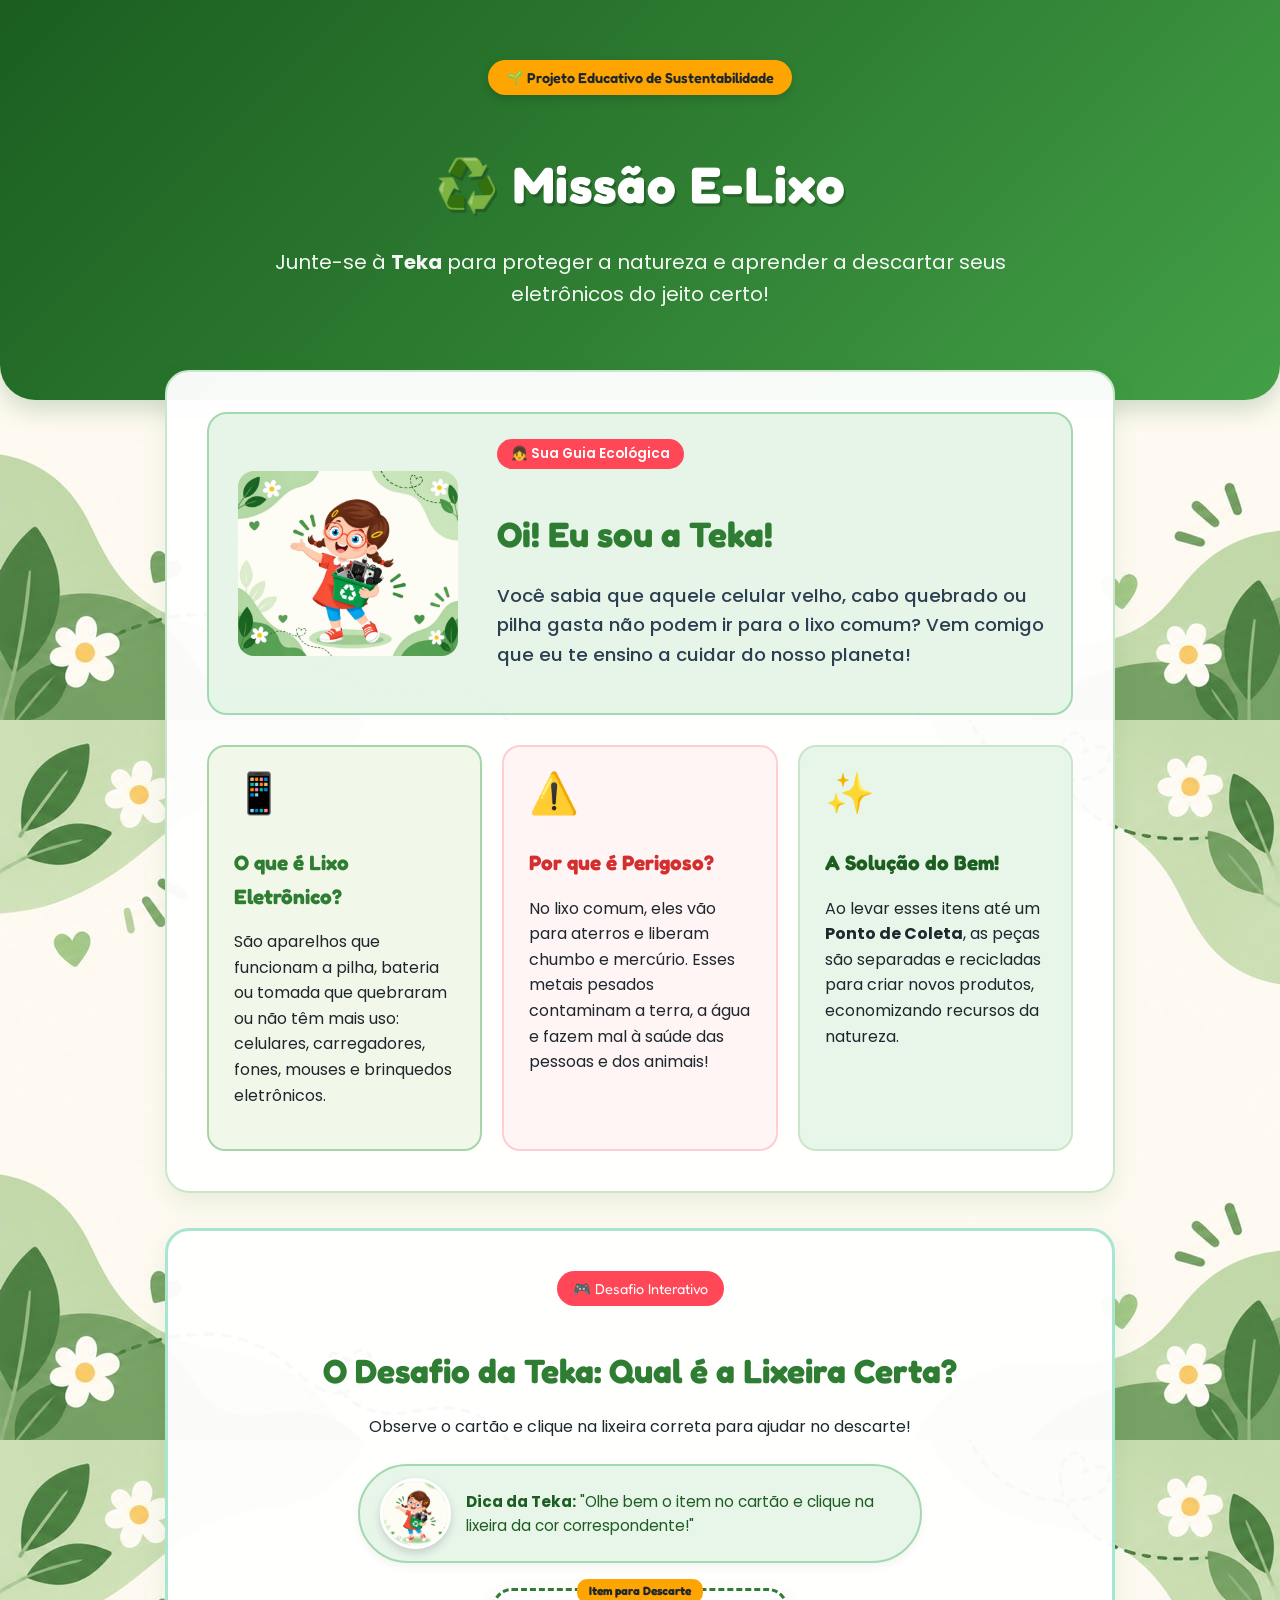
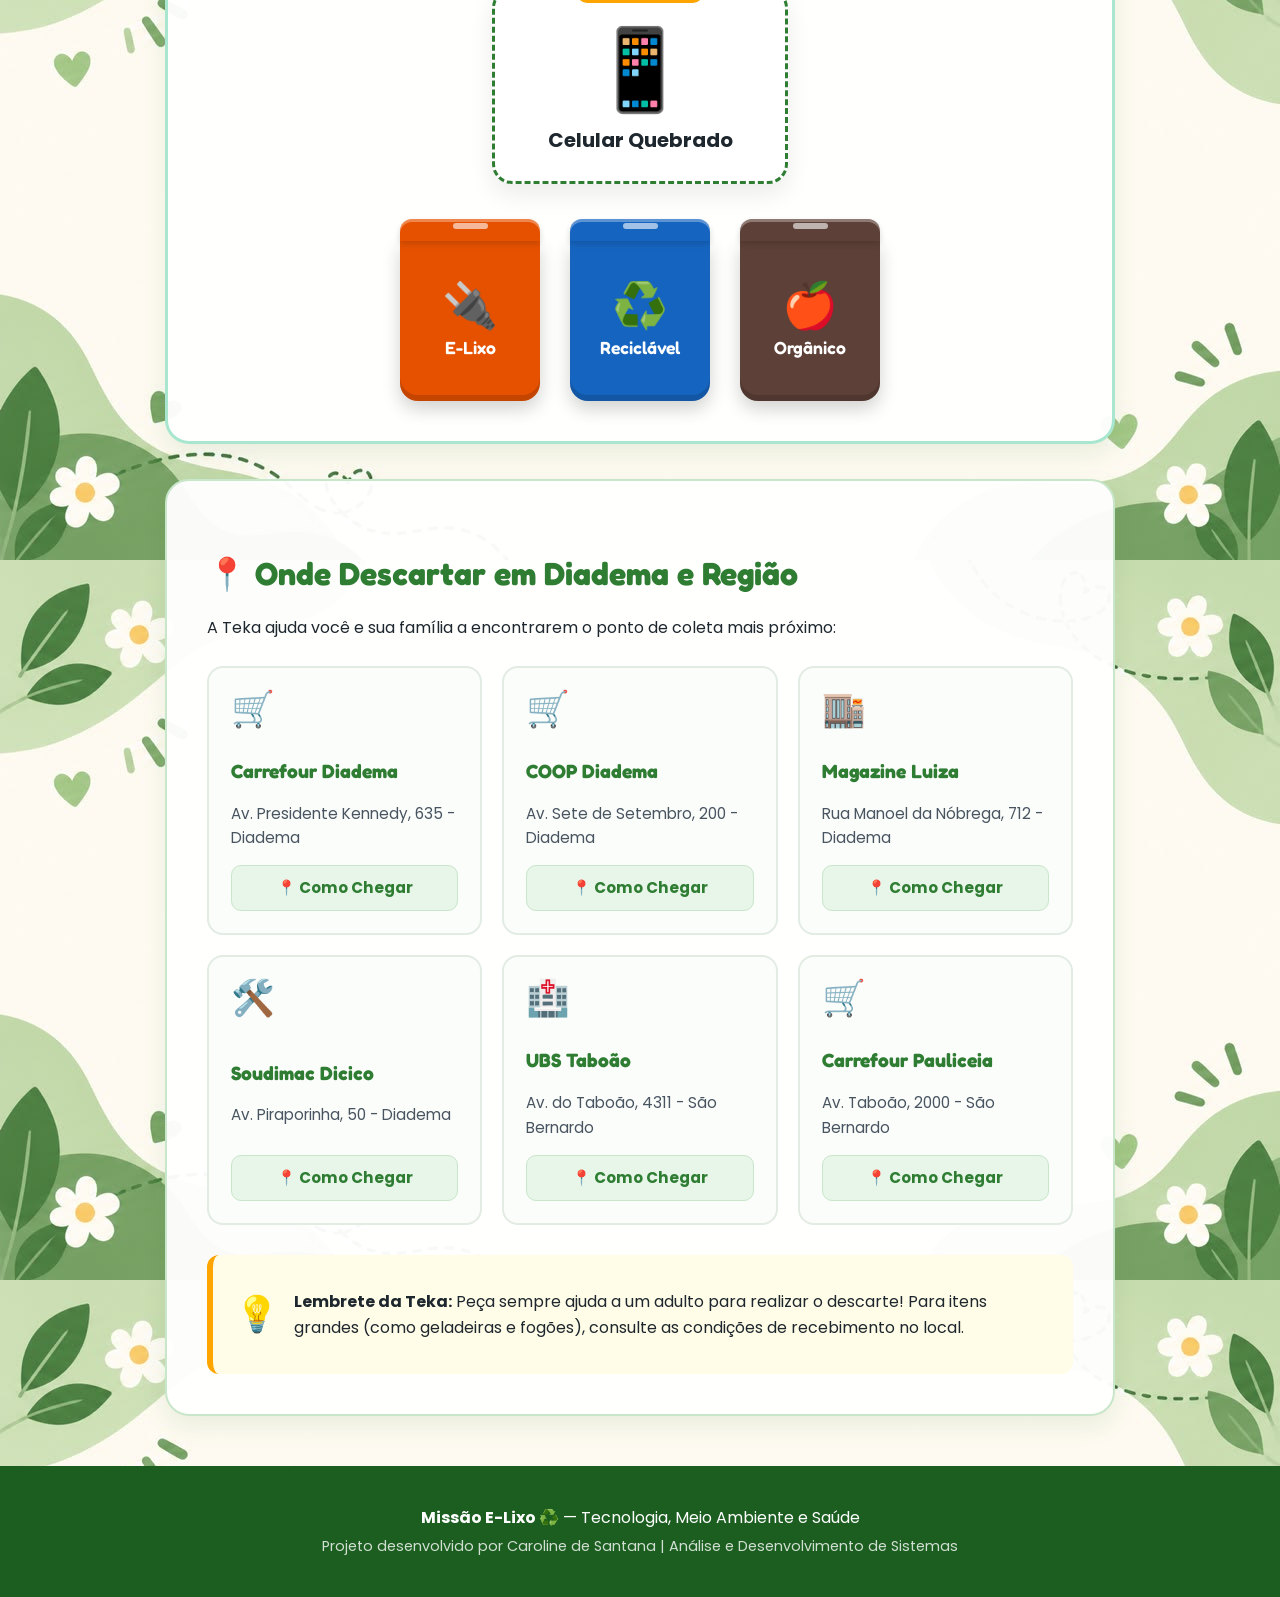
==== index.html @ 9abe5758 "adiciona arquivo via uploud" ====
<!DOCTYPE html>
<html lang="pt-BR">
<head>
    <meta charset="UTF-8">
    <meta name="viewport" content="width=device-width, initial-scale=1.0">
    <title>Missão E-Lixo - Guia de Descarte Consciente com a Teka</title>
    <!-- Fontes do Google Fonts -->
    <link rel="preconnect" href="https://fonts.googleapis.com">
    <link rel="preconnect" href="https://fonts.gstatic.com" crossorigin>
    <link href="https://fonts.googleapis.com/css2?family=Fredoka:wght@500;600;700&family=Poppins:wght@400;500;600;700&display=swap" rel="stylesheet">
    <link rel="stylesheet" href="style.css">
</head>
<body>

    <!-- HERO HEADER -->
    <header class="hero">
        <div class="hero-content">
            <span class="badge-topo">🌱 Projeto Educativo de Sustentabilidade</span>
            <h1>♻️ Missão E-Lixo</h1>
            <p>Junte-se à <strong>Teka</strong> para proteger a natureza e aprender a descartar seus eletrônicos do jeito certo!</p>
        </div>
    </header>

    <main class="container">

        <!-- DESTAQUE DA TEKA -->
        <section class="card-section teka-hero-card">
            <div class="teka-apresentacao">
                <div class="teka-img-frame">
                    <img src="teka.jpeg" alt="Teka com lixeira de reciclagem cheia de eletrônicos">
                </div>
                <div class="teka-balao">
                    <span class="tag-personagem">👧 Sua Guia Ecológica</span>
                    <h2>Oi! Eu sou a Teka!</h2>
                    <p>Você sabia que aquele celular velho, cabo quebrado ou pilha gasta não podem ir para o lixo comum? Vem comigo que eu te ensino a cuidar do nosso planeta!</p>
                </div>
            </div>

            <!-- CARDS EXPLICATIVOS -->
            <div class="explicacao-grid">
                <div class="explicacao-box box-o-que-e">
                    <div class="icon-header emoji-render">📱</div>
                    <h3>O que é Lixo Eletrônico?</h3>
                    <p>São aparelhos que funcionam a pilha, bateria ou tomada que quebraram ou não têm mais uso: celulares, carregadores, fones, mouses e brinquedos eletrônicos.</p>
                </div>

                <div class="explicacao-box box-perigo">
                    <div class="icon-header emoji-render">⚠️</div>
                    <h3>Por que é Perigoso?</h3>
                    <p>No lixo comum, eles vão para aterros e liberam chumbo e mercúrio. Esses metais pesados contaminam a terra, a água e fazem mal à saúde das pessoas e dos animais!</p>
                </div>

                <div class="explicacao-box box-solucao">
                    <div class="icon-header emoji-render">✨</div>
                    <h3>A Solução do Bem!</h3>
                    <p>Ao levar esses itens até um <strong>Ponto de Coleta</strong>, as peças são separadas e recicladas para criar novos produtos, economizando recursos da natureza.</p>
                </div>
            </div>
        </section>

        <!-- MINI-JOGO INTERATIVO DA TEKA -->
        <section class="card-section jogo-section">
            <div class="jogo-header">
                <span class="badge-game">🎮 Desafio Interativo</span>
                <h2>O Desafio da Teka: Qual é a Lixeira Certa?</h2>
                <p>Observe o cartão e clique na lixeira correta para ajudar no descarte!</p>
            </div>

            <div class="area-jogo">
                
                <!-- GUIA TEKA NO JOGO -->
                <div class="teka-guia-jogo">
                    <img src="teka.jpeg" alt="Teka ajudando no jogo" class="teka-avatar-jogo">
                    <div class="balao-jogo">
                        <p><strong>Dica da Teka:</strong> "Olhe bem o item no cartão e clique na lixeira da cor correspondente!"</p>
                    </div>
                </div>

                <!-- CARTÃO ILUSTRADO DO DESAFIO -->
                <div class="cartao-desafio" id="cartao-anima">
                    <div class="cartao-tag">Item para Descarte</div>
                    <div id="icone-item" class="icone-gigante emoji-render">📱</div>
                    <div id="nome-item" class="nome-desafio">Carregando...</div>
                </div>

                <!-- LIXEIRAS VISUAIS 3D -->
                <div class="opcoes-lixeiras">
                    <div class="lixeira-container l-eletronico" onclick="verificarResposta('eletronico')">
                        <div class="tampa-3d">
                            <div class="puxador"></div>
                        </div>
                        <div class="corpo-3d">
                            <span class="emoji-lixeira emoji-render">🔌</span>
                            <span class="label-lixeira">E-Lixo</span>
                        </div>
                    </div>

                    <div class="lixeira-container l-reciclavel" onclick="verificarResposta('reciclavel')">
                        <div class="tampa-3d">
                            <div class="puxador"></div>
                        </div>
                        <div class="corpo-3d">
                            <span class="emoji-lixeira emoji-render">♻️</span>
                            <span class="label-lixeira">Reciclável</span>
                        </div>
                    </div>

                    <div class="lixeira-container l-organico" onclick="verificarResposta('organico')">
                        <div class="tampa-3d">
                            <div class="puxador"></div>
                        </div>
                        <div class="corpo-3d">
                            <span class="emoji-lixeira emoji-render">🍎</span>
                            <span class="label-lixeira">Orgânico</span>
                        </div>
                    </div>
                </div>

                <div id="feedback-jogo" class="escondido"></div>
            </div>
        </section>

        <!-- MAPA E PONTOS DE COLETA -->
        <section class="card-section pontos-section">
            <div class="pontos-header">
                <h2>📍 Onde Descartar em Diadema e Região</h2>
                <p>A Teka ajuda você e sua família a encontrarem o ponto de coleta mais próximo:</p>
            </div>

            <div class="pontos-grid">
                <div class="ponto-card">
                    <div class="ponto-icon emoji-render">🛒</div>
                    <div class="ponto-info">
                        <h3>Carrefour Diadema</h3>
                        <p>Av. Presidente Kennedy, 635 - Diadema</p>
                    </div>
                    <a href="https://www.google.com/maps/search/?api=1&query=Av+Presidente+Kennedy,+635+-+Diadema+-+SP" target="_blank" class="btn-maps">📍 Como Chegar</a>
                </div>

                <div class="ponto-card">
                    <div class="ponto-icon emoji-render">🛒</div>
                    <div class="ponto-info">
                        <h3>COOP Diadema</h3>
                        <p>Av. Sete de Setembro, 200 - Diadema</p>
                    </div>
                    <a href="https://www.google.com/maps/search/?api=1&query=Av.+Sete+de+Setembro,+200+-+Diadema+-+SP" target="_blank" class="btn-maps">📍 Como Chegar</a>
                </div>

                <div class="ponto-card">
                    <div class="ponto-icon emoji-render">🏬</div>
                    <div class="ponto-info">
                        <h3>Magazine Luiza</h3>
                        <p>Rua Manoel da Nóbrega, 712 - Diadema</p>
                    </div>
                    <a href="https://www.google.com/maps/search/?api=1&query=Rua+Manoel+da+Nobrega,+712+-+Diadema+-+SP" target="_blank" class="btn-maps">📍 Como Chegar</a>
                </div>

                <div class="ponto-card">
                    <div class="ponto-icon emoji-render">🛠️</div>
                    <div class="ponto-info">
                        <h3>Soudimac Dicico</h3>
                        <p>Av. Piraporinha, 50 - Diadema</p>
                    </div>
                    <a href="https://www.google.com/maps/search/?api=1&query=Av.+Piraporinha,+50+-+Diadema+-+SP" target="_blank" class="btn-maps">📍 Como Chegar</a>
                </div>

                <div class="ponto-card">
                    <div class="ponto-icon emoji-render">🏥</div>
                    <div class="ponto-info">
                        <h3>UBS Taboão</h3>
                        <p>Av. do Taboão, 4311 - São Bernardo</p>
                    </div>
                    <a href="https://www.google.com/maps/search/?api=1&query=Av.+do+Tabo%C3%A3o,+4311+-+S%C3%A3o+Bernardo+do+Campo+-+SP" target="_blank" class="btn-maps">📍 Como Chegar</a>
                </div>

                <div class="ponto-card">
                    <div class="ponto-icon emoji-render">🛒</div>
                    <div class="ponto-info">
                        <h3>Carrefour Pauliceia</h3>
                        <p>Av. Taboão, 2000 - São Bernardo</p>
                    </div>
                    <a href="https://www.google.com/maps/search/?api=1&query=Av+Tabo%C3%A3o,+2000+-+S%C3%A3o+Bernardo+do+Campo+-+SP" target="_blank" class="btn-maps">📍 Como Chegar</a>
                </div>
            </div>

            <div class="dica-importante">
                <span class="dica-icon emoji-render">💡</span>
                <p><strong>Lembrete da Teka:</strong> Peça sempre ajuda a um adulto para realizar o descarte! Para itens grandes (como geladeiras e fogões), consulte as condições de recebimento no local.</p>
            </div>
        </section>

    </main>

    <footer>
        <p><strong>Missão E-Lixo ♻️</strong> — Tecnologia, Meio Ambiente e Saúde</p>
        <p class="credito-autor">Projeto desenvolvido por Caroline de Santana | Análise e Desenvolvimento de Sistemas</p>
    </footer>

    <script src="script.js"></script>
</body>
</html>
---- style.css ----
/* FUNDO UTILIZANDO A IMAGEM TECA2.JPEG */
body {
    font-family: 'Poppins', sans-serif;
    line-height: 1.6;
    color: #1e272e;
    background-image: url('teca2.jpeg');
    background-repeat: repeat;
    background-position: center top;
    background-color: #e4f4e6;
    margin: 0;
    padding: 0;
}

/* RENDERIZAÇÃO COMPATÍVEL DE EMOJIS */
.emoji-render, .icone-gigante, .emoji-lixeira, .icon-header, .ponto-icon, .dica-icon {
    font-family: 'Apple Color Emoji', 'Segoe UI Emoji', 'Segoe UI Symbol', 'Noto Color Emoji', sans-serif !important;
    display: inline-block;
    line-height: 1.1;
}

h1, h2, h3, .badge-topo, .badge-game, .label-lixeira, .cartao-tag {
    font-family: 'Fredoka', cursive, sans-serif;
}

/* HERO HEADER */
.hero {
    position: relative;
    background: linear-gradient(135deg, #1b5e20 0%, #2e7d32 50%, #43a047 100%);
    color: #ffffff;
    text-align: center;
    padding: 60px 20px 70px 20px;
    border-radius: 0 0 35px 35px;
    box-shadow: 0 10px 25px rgba(27, 94, 32, 0.2);
}

.hero-content {
    position: relative;
    z-index: 2;
    max-width: 800px;
    margin: 0 auto;
}

.badge-topo {
    background-color: #ffa502;
    color: #1e272e;
    padding: 6px 18px;
    border-radius: 30px;
    font-size: 0.9em;
    font-weight: 600;
    display: inline-block;
    margin-bottom: 15px;
    box-shadow: 0 4px 10px rgba(0,0,0,0.15);
}

.hero h1 {
    font-size: 3.2em;
    margin-bottom: 10px;
    text-shadow: 2px 3px 0px rgba(0, 0, 0, 0.2);
    letter-spacing: 1px;
}

.hero p {
    font-size: 1.25em;
    font-weight: 400;
    opacity: 0.95;
}

.container {
    max-width: 950px;
    margin: -30px auto 40px auto;
    padding: 0 20px;
    position: relative;
    z-index: 3;
}

.card-section {
    background: rgba(255, 255, 255, 0.96);
    border-radius: 24px;
    padding: 40px;
    margin-bottom: 35px;
    box-shadow: 0 10px 25px rgba(46, 125, 50, 0.1);
    border: 2px solid #c8e6c9;
}

/* APRESENTAÇÃO DA TEKA */
.teka-apresentacao {
    display: flex;
    align-items: center;
    gap: 35px;
    background: rgba(228, 244, 230, 0.9);
    padding: 25px;
    border-radius: 20px;
    border: 2px solid #a3d9b1;
    margin-bottom: 30px;
}

.teka-img-frame {
    flex-shrink: 0;
    background-color: transparent;
    padding: 4px;
    border-radius: 22px;
}

.teka-img-frame img {
    width: 220px;
    height: auto;
    display: block;
    border-radius: 16px;
}

.teka-balao {
    flex-grow: 1;
}

.tag-personagem {
    background-color: #ff4757;
    color: #ffffff;
    font-size: 0.85em;
    font-weight: 600;
    padding: 4px 14px;
    border-radius: 20px;
    display: inline-block;
    margin-bottom: 8px;
}

.teka-balao h2 {
    color: #2e7d32;
    font-size: 2.2em;
    margin-bottom: 10px;
}

.teka-balao p {
    font-size: 1.15em;
    color: #2c3e50;
    font-weight: 500;
}

/* CARDS EXPLICATIVOS */
.explicacao-grid {
    display: grid;
    grid-template-columns: repeat(auto-fit, minmax(250px, 1fr));
    gap: 20px;
}

.explicacao-box {
    padding: 25px;
    border-radius: 18px;
    transition: transform 0.2s ease, box-shadow 0.2s ease;
}

.explicacao-box:hover {
    transform: translateY(-5px);
    box-shadow: 0 8px 20px rgba(0,0,0,0.06);
}

.icon-header {
    font-size: 2.5em;
    margin-bottom: 10px;
}

.explicacao-box h3 {
    font-size: 1.3em;
    margin-bottom: 8px;
}

.box-o-que-e { 
    border: 2px solid #a5d6a7; 
    background-color: #f1f8e9; 
}
.box-o-que-e h3 { color: #2e7d32; }

.box-perigo { 
    border: 2px solid #ffcdd2; 
    background-color: #fff5f5; 
}
.box-perigo h3 { color: #d32f2f; }

.box-solucao { 
    border: 2px solid #c8e6c9; 
    background-color: #e8f5e9; 
}
.box-solucao h3 { color: #1b5e20; }

/* JOGO INTERATIVO DA TEKA */
.jogo-section {
    background-color: rgba(255, 255, 255, 0.96);
    border: 3px solid #a8e6cf;
    text-align: center;
}

.badge-game {
    background-color: #ff4757;
    color: #ffffff;
    padding: 6px 16px;
    border-radius: 20px;
    font-size: 0.9em;
    display: inline-block;
    margin-bottom: 10px;
}

.jogo-header h2 {
    color: #2e7d32;
    font-size: 2.1em;
    margin-bottom: 6px;
}

.area-jogo {
    margin-top: 25px;
}

/* AVATAR GUIA DA TEKA NO JOGO */
.teka-guia-jogo {
    display: flex;
    align-items: center;
    justify-content: center;
    gap: 15px;
    margin-bottom: 25px;
    background-color: #e8f5e9;
    padding: 12px 20px;
    border-radius: 50px;
    border: 2px solid #a3d9b1;
    max-width: 520px;
    margin-left: auto;
    margin-right: auto;
    box-shadow: 0 4px 10px rgba(0,0,0,0.05);
}

.teka-avatar-jogo {
    width: 65px;
    height: 65px;
    border-radius: 50%;
    object-fit: cover;
    border: 3px solid #ffffff;
    box-shadow: 0 4px 8px rgba(0,0,0,0.15);
    flex-shrink: 0;
}

.balao-jogo p {
    margin: 0;
    font-size: 0.95em;
    color: #1b5e20;
    text-align: left;
}

/* CARTÃO DE DESAFIO */
.cartao-desafio {
    background: #ffffff;
    border: 3px dashed #2e7d32;
    border-radius: 20px;
    padding: 25px;
    width: 240px;
    margin: 0 auto 35px auto;
    box-shadow: 0 10px 25px rgba(0,0,0,0.08);
    position: relative;
    transition: transform 0.25s cubic-bezier(0.175, 0.885, 0.32, 1.275);
}

.cartao-tag {
    position: absolute;
    top: -12px;
    left: 50%;
    transform: translateX(-50%);
    background-color: #ffa502;
    color: #1e272e;
    font-size: 0.75em;
    padding: 2px 12px;
    border-radius: 10px;
    font-weight: 700;
}

.icone-gigante {
    font-size: 5em;
    margin-top: 10px;
    min-height: 90px;
}

.nome-desafio {
    font-size: 1.25em;
    font-weight: 700;
    color: #1e272e;
    margin-top: 8px;
}

/* LIXEIRAS VISUAIS 3D */
.opcoes-lixeiras {
    display: flex;
    justify-content: center;
    gap: 30px;
    flex-wrap: wrap;
}

.lixeira-container {
    width: 140px;
    cursor: pointer;
    transition: transform 0.25s ease;
    user-select: none;
}

.lixeira-container:hover {
    transform: translateY(-10px);
}

.tampa-3d {
    height: 22px;
    border-radius: 12px 12px 0 0;
    position: relative;
    box-shadow: inset 0 3px 0 rgba(255,255,255,0.3), 0 3px 6px rgba(0,0,0,0.15);
}

.puxador {
    width: 35px;
    height: 6px;
    background-color: rgba(255,255,255,0.6);
    border-radius: 4px;
    margin: 0 auto;
    position: relative;
    top: 4px;
}

.corpo-3d {
    height: 140px;
    border-radius: 0 0 18px 18px;
    display: flex;
    flex-direction: column;
    align-items: center;
    justify-content: center;
    color: #ffffff;
    padding: 10px;
    box-shadow: 0 8px 18px rgba(0,0,0,0.18), inset 0 -6px 0 rgba(0,0,0,0.15);
}

.emoji-lixeira {
    font-size: 2.8em;
    margin-bottom: 4px;
}

.label-lixeira {
    font-size: 1.1em;
    font-weight: 600;
}

/* CORES DAS LIXEIRAS CONAMA */
.l-eletronico .tampa-3d, .l-eletronico .corpo-3d { background-color: #e65100; }
.l-reciclavel .tampa-3d, .l-reciclavel .corpo-3d { background-color: #1565c0; }
.l-organico .tampa-3d, .l-organico .corpo-3d { background-color: #5d4037; }

#feedback-jogo {
    margin-top: 30px;
    padding: 16px;
    border-radius: 14px;
    font-weight: 700;
    font-size: 1.15em;
}

.escondido { display: none; }
.sucesso { background-color: #d4edda; color: #155724; border: 2px solid #c3e6cb; }
.erro { background-color: #f8d7da; color: #721c24; border: 2px solid #f5c6cb; }

/* PONTOS DE COLETA */
.pontos-header h2 {
    color: #2e7d32;
    font-size: 2em;
    margin-bottom: 6px;
}

.pontos-grid {
    display: grid;
    grid-template-columns: repeat(auto-fit, minmax(260px, 1fr));
    gap: 20px;
    margin-top: 25px;
}

.ponto-card {
    background-color: #fbfdfb;
    border: 2px solid #e2ece3;
    padding: 22px;
    border-radius: 16px;
    display: flex;
    flex-direction: column;
    justify-content: space-between;
}

.ponto-icon {
    font-size: 2.2em;
    margin-bottom: 8px;
}

.ponto-card h3 {
    color: #2e7d32;
    font-size: 1.2em;
    margin-bottom: 4px;
}

.ponto-card p {
    color: #485460;
    font-size: 0.95em;
    margin-bottom: 15px;
}

.btn-maps, .btn-maps:visited {
    display: block;
    padding: 10px 15px;
    background-color: #e8f5e9;
    color: #2e7d32 !important;
    text-decoration: none !important;
    border-radius: 10px;
    font-weight: 700;
    font-size: 0.95em;
    text-align: center;
    border: 1px solid #c8e6c9;
}

.btn-maps:hover {
    background-color: #c8e6c9;
}

.dica-importante {
    display: flex;
    align-items: center;
    gap: 15px;
    margin-top: 30px;
    background-color: #fffde7;
    border-left: 6px solid #ffa502;
    padding: 18px 22px;
    border-radius: 12px;
}

.dica-icon {
    font-size: 2.2em;
}

/* RODAPÉ */
footer {
    text-align: center;
    padding: 35px 20px;
    background: #1b5e20;
    color: #ffffff;
    margin-top: 50px;
}

footer p { margin: 4px 0; }
.credito-autor { opacity: 0.8; font-size: 0.9em; }

@media (max-width: 768px) {
    .hero h1 { font-size: 2.4em; }
    .teka-apresentacao { flex-direction: column; text-align: center; }
    .teka-img-frame img { width: 180px; }
    .teka-guia-jogo { flex-direction: column; text-align: center; border-radius: 20px; }
    .balao-jogo p { text-align: center; }
    .opcoes-lixeiras { gap: 15px; }
    .lixeira-container { width: 105px; }
    .corpo-3d { height: 120px; }
    .emoji-lixeira { font-size: 2.2em; }
}
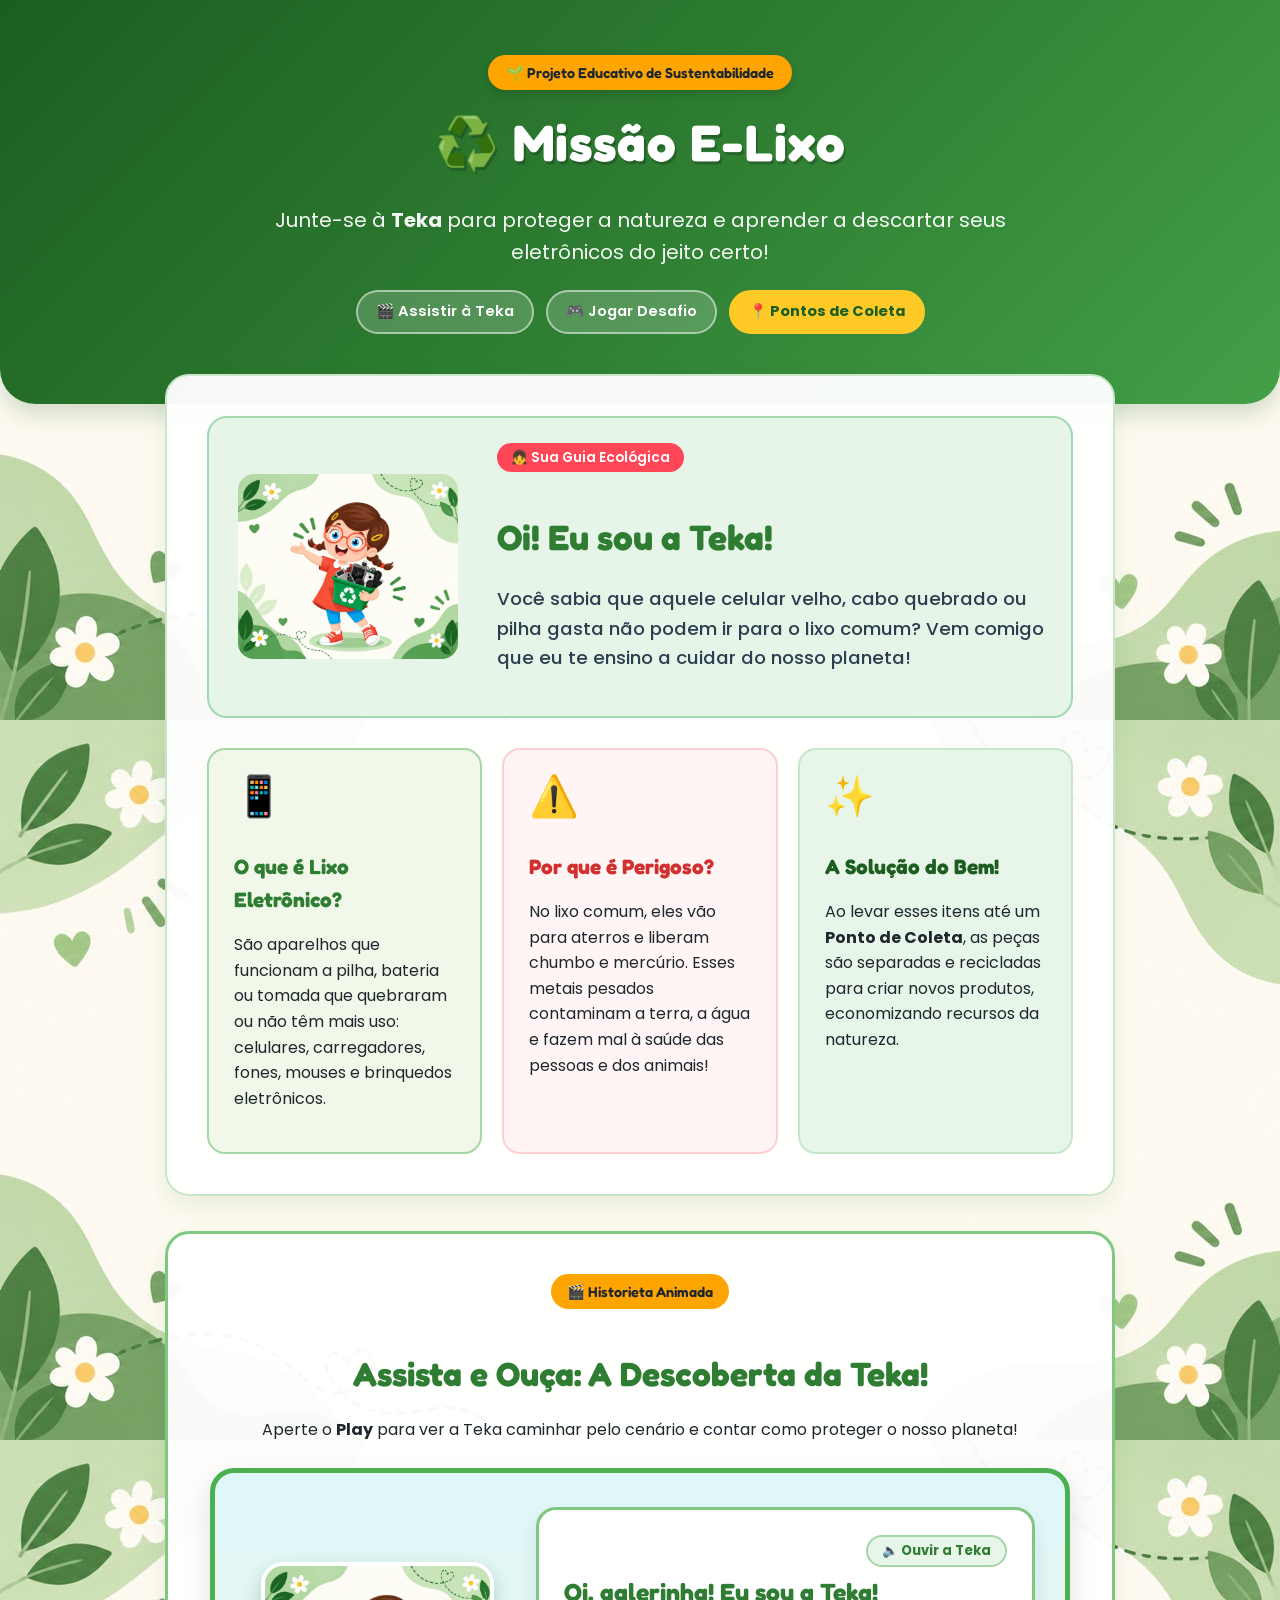
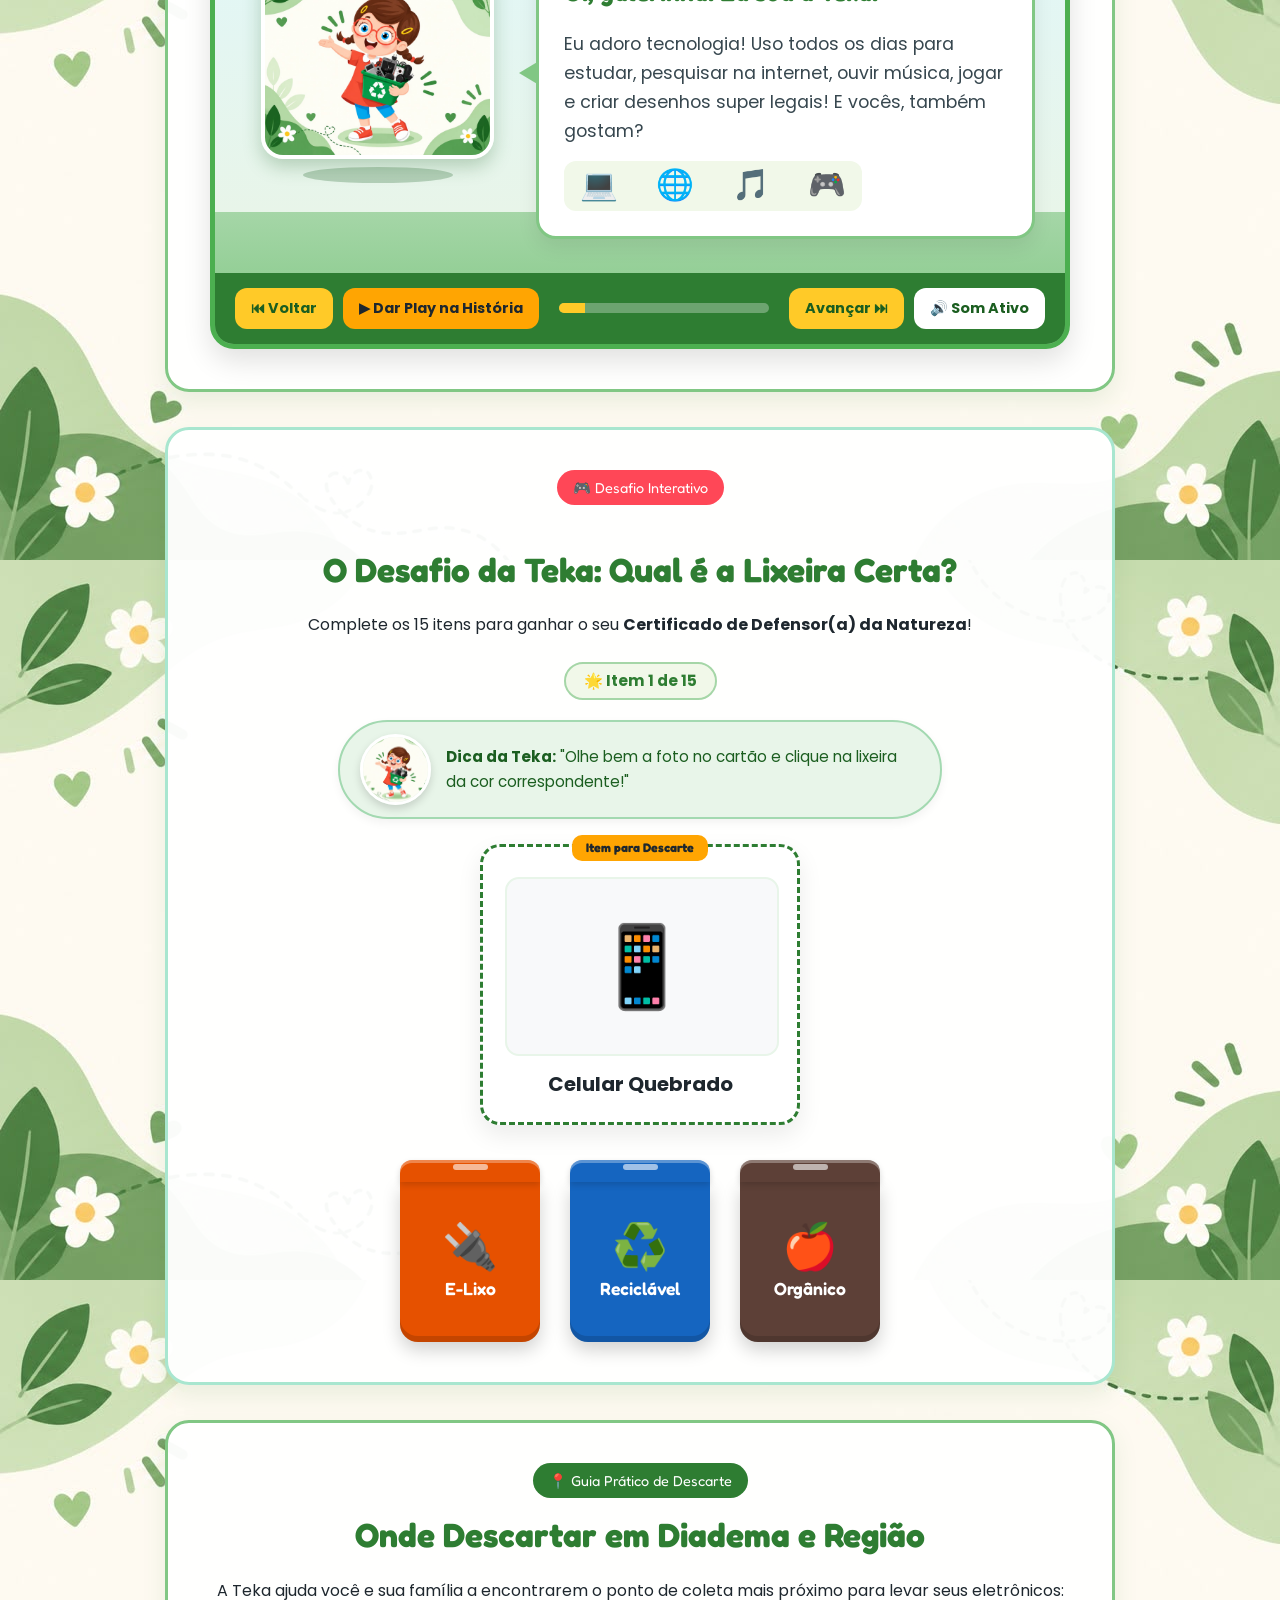
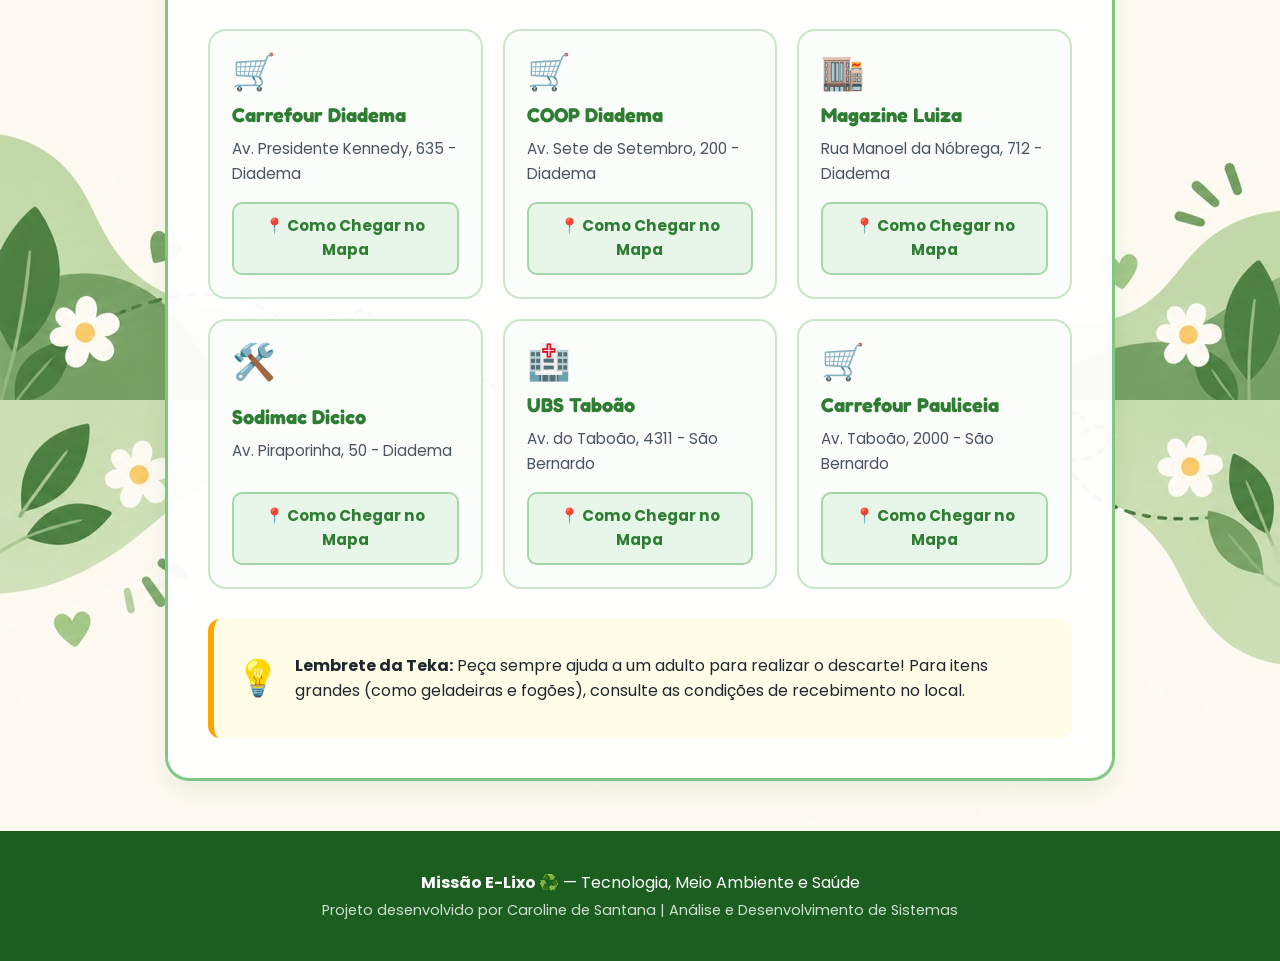
==== commit 0c4bdac5: "Atualiza Site com video da Teka, desafio e certificado" ====
--- a/index.html
+++ b/index.html
@@ -18,12 +18,17 @@
             <span class="badge-topo">🌱 Projeto Educativo de Sustentabilidade</span>
             <h1>♻️ Missão E-Lixo</h1>
             <p>Junte-se à <strong>Teka</strong> para proteger a natureza e aprender a descartar seus eletrônicos do jeito certo!</p>
+            <div class="hero-atalhos">
+                <a href="#secao-video" class="btn-atalho">🎬 Assistir à Teka</a>
+                <a href="#secao-desafio" class="btn-atalho">🎮 Jogar Desafio</a>
+                <a href="#secao-pontos" class="btn-atalho btn-atalho-destaque">📍 Pontos de Coleta</a>
+            </div>
         </div>
     </header>
 
     <main class="container">
 
-        <!-- DESTAQUE DA TEKA -->
+        <!-- DESTAQUE DA TEKA E CARDS EXPLICATIVOS -->
         <section class="card-section teka-hero-card">
             <div class="teka-apresentacao">
                 <div class="teka-img-frame">
@@ -58,28 +63,82 @@
             </div>
         </section>
 
-        <!-- MINI-JOGO INTERATIVO DA TEKA -->
-        <section class="card-section jogo-section">
+        <!-- VÍDEO ANIMADO E FALADO DA TEKA (SEM MARCAÇÃO DE CENAS E COM ANIMAÇÃO DE PASSOS/FALA) -->
+        <section class="card-section video-section" id="secao-video">
+            <div class="video-header">
+                <span class="badge-video">🎬 Historieta Animada</span>
+                <h2>Assista e Ouça: A Descoberta da Teka!</h2>
+                <p>Aperte o <strong>Play</strong> para ver a Teka caminhar pelo cenário e contar como proteger o nosso planeta!</p>
+            </div>
+
+            <div class="video-container">
+                <div class="scene-screen" id="sceneStage">
+                    <!-- Personagem Teka com animações de andar e falar -->
+                    <div class="teka-wrapper teka-idle" id="tekaVideoAvatar">
+                        <div class="teka-character-box" id="tekaCharBox">
+                            <img src="teka.jpeg" alt="Teka segurando caixa de reciclagem com eletrônicos">
+                            <!-- Ondas de voz animadas quando ela fala -->
+                            <div class="ondas-fala escondido" id="speakingWaves">
+                                <span></span><span></span><span></span><span></span>
+                            </div>
+                        </div>
+                        <div class="sombra-chao" id="tekaShadow"></div>
+                    </div>
+                    
+                    <!-- Balão de Fala limpo (sem 'Cena 1 de 8') -->
+                    <div class="dialogue-box" id="dialogueBox">
+                        <div class="dialogue-top-bar">
+                            <button class="btn-listen-scene" onclick="falarCenaAtual()" title="Ouvir a Teka falar">🔈 Ouvir a Teka</button>
+                        </div>
+                        <h3 class="scene-title" id="sceneTitle">Oi, galerinha! Eu sou a Teka!</h3>
+                        <p class="scene-text" id="sceneText">
+                            Eu adoro tecnologia! Uso todos os dias para estudar, pesquisar na internet, ouvir música, jogar e criar desenhos super legais! E vocês, também gostam?
+                        </p>
+                        <div class="scene-icons emoji-render" id="sceneIcons">💻 🌐 🎵 🎮</div>
+                    </div>
+                </div>
+
+                <div class="video-controls">
+                    <button class="btn-control" onclick="prevScene()">⏮ Voltar</button>
+                    <button class="btn-control btn-play-main" id="playPauseBtn" onclick="togglePlay()">▶ Dar Play na História</button>
+                    <div class="progress-bar-container">
+                        <div class="progress-bar" id="progressBar"></div>
+                    </div>
+                    <button class="btn-control" onclick="nextScene()">Avançar ⏭</button>
+                    <button class="btn-control btn-mute" id="muteBtn" onclick="toggleMute()" title="Ativar/Desativar som">🔊 Som Ativo</button>
+                </div>
+            </div>
+        </section>
+
+        <!-- MINI-JOGO INTERATIVO DA TEKA (COM FOTOS REAIS + CERTIFICADO) -->
+        <section class="card-section jogo-section" id="secao-desafio">
             <div class="jogo-header">
                 <span class="badge-game">🎮 Desafio Interativo</span>
                 <h2>O Desafio da Teka: Qual é a Lixeira Certa?</h2>
-                <p>Observe o cartão e clique na lixeira correta para ajudar no descarte!</p>
-            </div>
-
-            <div class="area-jogo">
+                <p>Complete os 15 itens para ganhar o seu <strong>Certificado de Defensor(a) da Natureza</strong>!</p>
+                <div class="placar-progresso" id="placar-box">
+                    🌟 Item <span id="contador-atual">1</span> de <span id="contador-total">15</span>
+                </div>
+            </div>
+
+            <!-- ÁREA DE JOGO ATIVA -->
+            <div class="area-jogo" id="area-jogo-ativa">
                 
                 <!-- GUIA TEKA NO JOGO -->
                 <div class="teka-guia-jogo">
                     <img src="teka.jpeg" alt="Teka ajudando no jogo" class="teka-avatar-jogo">
                     <div class="balao-jogo">
-                        <p><strong>Dica da Teka:</strong> "Olhe bem o item no cartão e clique na lixeira da cor correspondente!"</p>
-                    </div>
-                </div>
-
-                <!-- CARTÃO ILUSTRADO DO DESAFIO -->
+                        <p id="fala-teka-jogo"><strong>Dica da Teka:</strong> "Olhe bem a foto no cartão e clique na lixeira da cor correspondente!"</p>
+                    </div>
+                </div>
+
+                <!-- CARTÃO COM FOTO REAL DO DESAFIO -->
                 <div class="cartao-desafio" id="cartao-anima">
                     <div class="cartao-tag">Item para Descarte</div>
-                    <div id="icone-item" class="icone-gigante emoji-render">📱</div>
+                    <div class="foto-item-wrapper">
+                        <img id="foto-item" src="" alt="Item para descarte" onerror="mostrarFallbackEmoji()">
+                        <div id="icone-item" class="icone-gigante emoji-render escondido">📱</div>
+                    </div>
                     <div id="nome-item" class="nome-desafio">Carregando...</div>
                 </div>
 
@@ -118,13 +177,56 @@
 
                 <div id="feedback-jogo" class="escondido"></div>
             </div>
+
+            <!-- TELA DE CERTIFICADO FINAL (APARECE AO COMPLETAR OS 15 ITENS) -->
+            <div id="tela-certificado" class="certificado-wrapper escondido">
+                <div class="input-nome-box nao-imprimir">
+                    <label for="input-nome-crianca">🎉 Parabéns! Digite seu nome para colocar no certificado:</label>
+                    <input type="text" id="input-nome-crianca" placeholder="Escreva seu nome aqui..." oninput="atualizarNomeCertificado(this.value)" maxlength="40">
+                </div>
+
+                <div class="certificado-card" id="certificado-imprimivel">
+                    <div class="certificado-borda-interna">
+                        <div class="certificado-medalha emoji-render">🏆🌱</div>
+                        <span class="certificado-subtitulo">PROJETO EDUCATIVO MISSÃO E-LIXO</span>
+                        <h3 class="certificado-titulo">Certificado de Defensor(a) da Natureza</h3>
+                        
+                        <p class="certificado-texto-intro">A <strong>Teka</strong> certifica com muito orgulho que</p>
+                        <div class="certificado-nome-destaque" id="nome-no-certificado">Super Guardião(ã) do Planeta</div>
+                        
+                        <p class="certificado-descricao">
+                            completou com sucesso todos os <strong>15 desafios de descarte consciente</strong>, aprendendo a separar o <strong>Lixo Eletrônico</strong>, proteger a água, o solo e cuidar da saúde de todos!
+                        </p>
+
+                        <div class="certificado-rodape">
+                            <div class="certificado-assinatura-bloco">
+                                <img src="teka.jpeg" alt="Teka" class="certificado-avatar-teka">
+                                <div>
+                                    <div class="linha-assinatura">Teka • Guia Ecológica</div>
+                                    <small id="data-certificado">Missão Cumprida!</small>
+                                </div>
+                            </div>
+                            <div class="selo-oficial">
+                                <span class="emoji-render">♻️</span>
+                                <span>AMIGO(A) DO<br>PLANETA</span>
+                            </div>
+                        </div>
+                    </div>
+                </div>
+
+                <div class="certificado-acoes nao-imprimir">
+                    <button class="btn-certificado btn-imprimir" onclick="imprimirCertificado()">🖨️ Imprimir / Salvar Certificado</button>
+                    <button class="btn-certificado btn-reiniciar" onclick="reiniciarJogo()">🔄 Jogar Novamente</button>
+                </div>
+            </div>
         </section>
 
-        <!-- MAPA E PONTOS DE COLETA -->
-        <section class="card-section pontos-section">
+        <!-- MAPA E PONTOS DE COLETA EM DIADEMA E REGIÃO -->
+        <section class="card-section pontos-section" id="secao-pontos">
             <div class="pontos-header">
-                <h2>📍 Onde Descartar em Diadema e Região</h2>
-                <p>A Teka ajuda você e sua família a encontrarem o ponto de coleta mais próximo:</p>
+                <span class="badge-pontos">📍 Guia Prático de Descarte</span>
+                <h2>Onde Descartar em Diadema e Região</h2>
+                <p>A Teka ajuda você e sua família a encontrarem o ponto de coleta mais próximo para levar seus eletrônicos:</p>
             </div>
 
             <div class="pontos-grid">
@@ -134,7 +236,7 @@
                         <h3>Carrefour Diadema</h3>
                         <p>Av. Presidente Kennedy, 635 - Diadema</p>
                     </div>
-                    <a href="https://www.google.com/maps/search/?api=1&query=Av+Presidente+Kennedy,+635+-+Diadema+-+SP" target="_blank" class="btn-maps">📍 Como Chegar</a>
+                    <a href="https://www.google.com/maps/search/?api=1&query=Av+Presidente+Kennedy,+635+-+Diadema+-+SP" target="_blank" class="btn-maps">📍 Como Chegar no Mapa</a>
                 </div>
 
                 <div class="ponto-card">
@@ -143,7 +245,7 @@
                         <h3>COOP Diadema</h3>
                         <p>Av. Sete de Setembro, 200 - Diadema</p>
                     </div>
-                    <a href="https://www.google.com/maps/search/?api=1&query=Av.+Sete+de+Setembro,+200+-+Diadema+-+SP" target="_blank" class="btn-maps">📍 Como Chegar</a>
+                    <a href="https://www.google.com/maps/search/?api=1&query=Av.+Sete+de+Setembro,+200+-+Diadema+-+SP" target="_blank" class="btn-maps">📍 Como Chegar no Mapa</a>
                 </div>
 
                 <div class="ponto-card">
@@ -152,16 +254,16 @@
                         <h3>Magazine Luiza</h3>
                         <p>Rua Manoel da Nóbrega, 712 - Diadema</p>
                     </div>
-                    <a href="https://www.google.com/maps/search/?api=1&query=Rua+Manoel+da+Nobrega,+712+-+Diadema+-+SP" target="_blank" class="btn-maps">📍 Como Chegar</a>
+                    <a href="https://www.google.com/maps/search/?api=1&query=Rua+Manoel+da+Nobrega,+712+-+Diadema+-+SP" target="_blank" class="btn-maps">📍 Como Chegar no Mapa</a>
                 </div>
 
                 <div class="ponto-card">
                     <div class="ponto-icon emoji-render">🛠️</div>
                     <div class="ponto-info">
-                        <h3>Soudimac Dicico</h3>
+                        <h3>Sodimac Dicico</h3>
                         <p>Av. Piraporinha, 50 - Diadema</p>
                     </div>
-                    <a href="https://www.google.com/maps/search/?api=1&query=Av.+Piraporinha,+50+-+Diadema+-+SP" target="_blank" class="btn-maps">📍 Como Chegar</a>
+                    <a href="https://www.google.com/maps/search/?api=1&query=Av.+Piraporinha,+50+-+Diadema+-+SP" target="_blank" class="btn-maps">📍 Como Chegar no Mapa</a>
                 </div>
 
                 <div class="ponto-card">
@@ -170,7 +272,7 @@
                         <h3>UBS Taboão</h3>
                         <p>Av. do Taboão, 4311 - São Bernardo</p>
                     </div>
-                    <a href="https://www.google.com/maps/search/?api=1&query=Av.+do+Tabo%C3%A3o,+4311+-+S%C3%A3o+Bernardo+do+Campo+-+SP" target="_blank" class="btn-maps">📍 Como Chegar</a>
+                    <a href="https://www.google.com/maps/search/?api=1&query=Av.+do+Tabo%C3%A3o,+4311+-+S%C3%A3o+Bernardo+do+Campo+-+SP" target="_blank" class="btn-maps">📍 Como Chegar no Mapa</a>
                 </div>
 
                 <div class="ponto-card">
@@ -179,7 +281,7 @@
                         <h3>Carrefour Pauliceia</h3>
                         <p>Av. Taboão, 2000 - São Bernardo</p>
                     </div>
-                    <a href="https://www.google.com/maps/search/?api=1&query=Av+Tabo%C3%A3o,+2000+-+S%C3%A3o+Bernardo+do+Campo+-+SP" target="_blank" class="btn-maps">📍 Como Chegar</a>
+                    <a href="https://www.google.com/maps/search/?api=1&query=Av+Tabo%C3%A3o,+2000+-+S%C3%A3o+Bernardo+do+Campo+-+SP" target="_blank" class="btn-maps">📍 Como Chegar no Mapa</a>
                 </div>
             </div>
 
--- a/style.css
+++ b/style.css
@@ -1,3 +1,8 @@
+/* ROLAGEM SUAVE PARA OS ATALHOS DO TOPO */
+html {
+    scroll-behavior: smooth;
+}
+
 /* FUNDO UTILIZANDO A IMAGEM TECA2.JPEG */
 body {
     font-family: 'Poppins', sans-serif;
@@ -18,7 +23,7 @@
     line-height: 1.1;
 }
 
-h1, h2, h3, .badge-topo, .badge-game, .label-lixeira, .cartao-tag {
+h1, h2, h3, .badge-topo, .badge-game, .badge-video, .badge-pontos, .label-lixeira, .cartao-tag, .certificado-titulo {
     font-family: 'Fredoka', cursive, sans-serif;
 }
 
@@ -28,7 +33,7 @@
     background: linear-gradient(135deg, #1b5e20 0%, #2e7d32 50%, #43a047 100%);
     color: #ffffff;
     text-align: center;
-    padding: 60px 20px 70px 20px;
+    padding: 55px 20px 70px 20px;
     border-radius: 0 0 35px 35px;
     box-shadow: 0 10px 25px rgba(27, 94, 32, 0.2);
 }
@@ -48,13 +53,13 @@
     font-size: 0.9em;
     font-weight: 600;
     display: inline-block;
-    margin-bottom: 15px;
+    margin-bottom: 12px;
     box-shadow: 0 4px 10px rgba(0,0,0,0.15);
 }
 
 .hero h1 {
     font-size: 3.2em;
-    margin-bottom: 10px;
+    margin: 0 0 10px 0;
     text-shadow: 2px 3px 0px rgba(0, 0, 0, 0.2);
     letter-spacing: 1px;
 }
@@ -63,6 +68,39 @@
     font-size: 1.25em;
     font-weight: 400;
     opacity: 0.95;
+    margin-bottom: 22px;
+}
+
+.hero-atalhos {
+    display: flex;
+    justify-content: center;
+    gap: 12px;
+    flex-wrap: wrap;
+}
+
+.btn-atalho {
+    background: rgba(255, 255, 255, 0.18);
+    color: #ffffff;
+    text-decoration: none;
+    padding: 8px 18px;
+    border-radius: 25px;
+    font-weight: 600;
+    font-size: 0.92em;
+    border: 2px solid rgba(255, 255, 255, 0.5);
+    transition: all 0.2s ease;
+}
+
+.btn-atalho:hover {
+    background: #ffffff;
+    color: #1b5e20;
+    transform: translateY(-2px);
+}
+
+.btn-atalho-destaque {
+    background: #ffca28;
+    color: #1b5e20;
+    border-color: #ffca28;
+    font-weight: 700;
 }
 
 .container {
@@ -181,7 +219,297 @@
 }
 .box-solucao h3 { color: #1b5e20; }
 
-/* JOGO INTERATIVO DA TEKA */
+/* ========================================================
+   SEÇÃO DO VÍDEO ANIMADO DA TEKA (COM ANDAR E FALAR)
+   ======================================================== */
+.video-section {
+    text-align: center;
+    border: 3px solid #81c784;
+}
+
+.badge-video {
+    background-color: #ffa502;
+    color: #1e272e;
+    padding: 6px 16px;
+    border-radius: 20px;
+    font-size: 0.9em;
+    font-weight: 600;
+    display: inline-block;
+    margin-bottom: 10px;
+}
+
+.video-header h2 {
+    color: #2e7d32;
+    font-size: 2.1em;
+    margin-bottom: 6px;
+}
+
+.video-container {
+    max-width: 850px;
+    margin: 25px auto 0 auto;
+    background: linear-gradient(180deg, #e0f7fa 0%, #e8f5e9 72%, #a5d6a7 72%, #81c784 100%);
+    border: 5px solid #4caf50;
+    border-radius: 24px;
+    box-shadow: 0 12px 28px rgba(0,0,0,0.12);
+    overflow: hidden;
+    position: relative;
+    text-align: left;
+}
+
+.scene-screen {
+    display: flex;
+    align-items: center;
+    justify-content: space-between;
+    padding: 30px;
+    min-height: 340px;
+    position: relative;
+}
+
+.teka-wrapper {
+    flex: 0.9;
+    display: flex;
+    flex-direction: column;
+    align-items: center;
+    justify-content: center;
+    position: relative;
+}
+
+.teka-character-box {
+    position: relative;
+    transform-origin: bottom center;
+}
+
+.teka-character-box img {
+    max-width: 225px;
+    width: 100%;
+    border-radius: 22px;
+    box-shadow: 0 8px 18px rgba(27, 94, 32, 0.25);
+    border: 4px solid #ffffff;
+    display: block;
+    transition: border-color 0.3s;
+}
+
+/* Sombra no chão que acompanha os passos da Teka */
+.sombra-chao {
+    width: 150px;
+    height: 16px;
+    background: rgba(27, 94, 32, 0.25);
+    border-radius: 50%;
+    margin-top: 8px;
+    transition: all 0.3s ease;
+}
+
+/* ESTADO 1: Respirando parada (Idle) */
+.teka-idle .teka-character-box {
+    animation: tekaRespirando 3s ease-in-out infinite;
+}
+
+@keyframes tekaRespirando {
+    0%, 100% { transform: translateY(0) scaleY(1); }
+    50% { transform: translateY(-4px) scaleY(1.02); }
+}
+
+/* ESTADO 2: Teka Andando ao trocar de parte da história */
+.teka-walking .teka-character-box {
+    animation: tekaCaminhando 0.75s cubic-bezier(0.25, 0.8, 0.25, 1) forwards;
+}
+
+.teka-walking .sombra-chao {
+    animation: sombraCaminhando 0.75s ease-out forwards;
+}
+
+@keyframes tekaCaminhando {
+    0%   { transform: translateX(-85px) translateY(0) rotate(-7deg); opacity: 0.5; }
+    25%  { transform: translateX(-60px) translateY(-16px) rotate(6deg); opacity: 1; }
+    50%  { transform: translateX(-35px) translateY(0) rotate(-6deg); }
+    75%  { transform: translateX(-15px) translateY(-12px) rotate(4deg); }
+    100% { transform: translateX(0) translateY(0) rotate(0deg); }
+}
+
+@keyframes sombraCaminhando {
+    0%   { transform: translateX(-85px) scale(0.7); opacity: 0.3; }
+    25%  { transform: translateX(-60px) scale(0.6); }
+    50%  { transform: translateX(-35px) scale(1); }
+    75%  { transform: translateX(-15px) scale(0.75); }
+    100% { transform: translateX(0) scale(1); opacity: 1; }
+}
+
+/* ESTADO 3: Teka Falando Animada (Balança e gesticula no ritmo da voz) */
+.teka-talking .teka-character-box {
+    animation: tekaFalandoViva 0.42s ease-in-out infinite alternate;
+}
+
+.teka-talking .teka-character-box img {
+    border-color: #ffca28;
+    box-shadow: 0 0 22px rgba(255, 202, 40, 0.7);
+}
+
+@keyframes tekaFalandoViva {
+    0%   { transform: translateY(0) scale(1, 1) rotate(-1.5deg); }
+    50%  { transform: translateY(-7px) scale(1.03, 0.98) rotate(1.5deg); }
+    100% { transform: translateY(-3px) scale(0.99, 1.03) rotate(-1deg); }
+}
+
+/* Ondas sonoras ao lado da Teka enquanto fala */
+.ondas-fala {
+    position: absolute;
+    bottom: -14px;
+    left: 50%;
+    transform: translateX(-50%);
+    background: #ff4757;
+    padding: 5px 14px;
+    border-radius: 20px;
+    display: flex;
+    align-items: center;
+    gap: 4px;
+    box-shadow: 0 4px 10px rgba(0,0,0,0.2);
+}
+
+.ondas-fala span {
+    display: inline-block;
+    width: 4px;
+    height: 12px;
+    background: #ffffff;
+    border-radius: 2px;
+    animation: ondaSom 0.5s ease-in-out infinite alternate;
+}
+
+.ondas-fala span:nth-child(2) { animation-delay: 0.15s; height: 16px; }
+.ondas-fala span:nth-child(3) { animation-delay: 0.3s; height: 10px; }
+.ondas-fala span:nth-child(4) { animation-delay: 0.1s; height: 14px; }
+
+@keyframes ondaSom {
+    from { transform: scaleY(0.4); }
+    to   { transform: scaleY(1.2); }
+}
+
+/* Balão de Fala da História */
+.dialogue-box {
+    flex: 1.5;
+    background: #ffffff;
+    border: 3px solid #81c784;
+    border-radius: 20px;
+    padding: 25px;
+    margin-left: 25px;
+    position: relative;
+    box-shadow: 0 8px 20px rgba(0,0,0,0.08);
+    transition: transform 0.3s ease, opacity 0.3s ease;
+}
+
+.dialogue-box::before {
+    content: "";
+    position: absolute;
+    left: -20px;
+    top: 50%;
+    transform: translateY(-50%);
+    border-width: 12px 20px 12px 0;
+    border-style: solid;
+    border-color: transparent #81c784 transparent transparent;
+}
+
+.dialogue-top-bar {
+    display: flex;
+    justify-content: flex-end;
+    margin-bottom: 6px;
+}
+
+.btn-listen-scene {
+    background: #e8f5e9;
+    color: #2e7d32;
+    border: 2px solid #a5d6a7;
+    border-radius: 20px;
+    padding: 4px 14px;
+    font-size: 0.82rem;
+    font-weight: 700;
+    cursor: pointer;
+    font-family: 'Poppins', sans-serif;
+    transition: background 0.2s;
+}
+
+.btn-listen-scene:hover {
+    background: #c8e6c9;
+}
+
+.scene-title {
+    color: #2e7d32;
+    font-size: 1.55rem;
+    margin: 0 0 10px 0;
+}
+
+.scene-text {
+    color: #37474f;
+    font-size: 1.1rem;
+    line-height: 1.65;
+    margin-bottom: 15px;
+}
+
+.scene-icons {
+    font-size: 1.9rem;
+    background: #f1f8e9;
+    padding: 8px 16px;
+    border-radius: 12px;
+    display: inline-block;
+}
+
+.video-controls {
+    background: #2e7d32;
+    padding: 15px 20px;
+    display: flex;
+    align-items: center;
+    justify-content: space-between;
+    gap: 10px;
+    color: white;
+    flex-wrap: wrap;
+}
+
+.btn-control {
+    background: #ffca28;
+    color: #1b5e20;
+    border: none;
+    padding: 10px 16px;
+    border-radius: 12px;
+    font-weight: 700;
+    cursor: pointer;
+    font-size: 0.9rem;
+    font-family: 'Poppins', sans-serif;
+    transition: transform 0.2s, background 0.2s;
+}
+
+.btn-control:hover {
+    background: #ffd54f;
+    transform: scale(1.04);
+}
+
+.btn-play-main {
+    background: #ffa502;
+    color: #1e272e;
+}
+
+.btn-mute {
+    background: #ffffff;
+    color: #1b5e20;
+}
+
+.progress-bar-container {
+    flex: 1;
+    min-width: 120px;
+    height: 10px;
+    background: rgba(255,255,255,0.3);
+    border-radius: 5px;
+    margin: 0 10px;
+    overflow: hidden;
+}
+
+.progress-bar {
+    height: 100%;
+    background: #ffca28;
+    width: 12.5%;
+    transition: width 0.4s ease;
+}
+
+/* =========================================
+   JOGO INTERATIVO DA TEKA (COM FOTOS REAIS)
+   ========================================= */
 .jogo-section {
     background-color: rgba(255, 255, 255, 0.96);
     border: 3px solid #a8e6cf;
@@ -204,8 +532,20 @@
     margin-bottom: 6px;
 }
 
+.placar-progresso {
+    display: inline-block;
+    margin-top: 8px;
+    background: #f1f8e9;
+    color: #2e7d32;
+    font-weight: 700;
+    font-size: 0.95em;
+    padding: 5px 18px;
+    border-radius: 20px;
+    border: 2px solid #a5d6a7;
+}
+
 .area-jogo {
-    margin-top: 25px;
+    margin-top: 20px;
 }
 
 /* AVATAR GUIA DA TEKA NO JOGO */
@@ -219,7 +559,7 @@
     padding: 12px 20px;
     border-radius: 50px;
     border: 2px solid #a3d9b1;
-    max-width: 520px;
+    max-width: 560px;
     margin-left: auto;
     margin-right: auto;
     box-shadow: 0 4px 10px rgba(0,0,0,0.05);
@@ -242,13 +582,13 @@
     text-align: left;
 }
 
-/* CARTÃO DE DESAFIO */
+/* CARTÃO DE DESAFIO COM FOTO REAL */
 .cartao-desafio {
     background: #ffffff;
     border: 3px dashed #2e7d32;
     border-radius: 20px;
-    padding: 25px;
-    width: 240px;
+    padding: 22px;
+    width: 270px;
     margin: 0 auto 35px auto;
     box-shadow: 0 10px 25px rgba(0,0,0,0.08);
     position: relative;
@@ -262,23 +602,42 @@
     transform: translateX(-50%);
     background-color: #ffa502;
     color: #1e272e;
-    font-size: 0.75em;
-    padding: 2px 12px;
+    font-size: 0.78em;
+    padding: 3px 14px;
     border-radius: 10px;
     font-weight: 700;
+    white-space: nowrap;
+}
+
+.foto-item-wrapper {
+    width: 100%;
+    height: 175px;
+    margin-top: 8px;
+    border-radius: 14px;
+    overflow: hidden;
+    background: #f8f9fa;
+    display: flex;
+    align-items: center;
+    justify-content: center;
+    border: 2px solid #e8f5e9;
+}
+
+#foto-item {
+    width: 100%;
+    height: 100%;
+    object-fit: cover;
+    display: block;
 }
 
 .icone-gigante {
     font-size: 5em;
-    margin-top: 10px;
-    min-height: 90px;
 }
 
 .nome-desafio {
     font-size: 1.25em;
     font-weight: 700;
     color: #1e272e;
-    margin-top: 8px;
+    margin-top: 12px;
 }
 
 /* LIXEIRAS VISUAIS 3D */
@@ -352,15 +711,228 @@
     font-size: 1.15em;
 }
 
-.escondido { display: none; }
+.escondido { display: none !important; }
 .sucesso { background-color: #d4edda; color: #155724; border: 2px solid #c3e6cb; }
 .erro { background-color: #f8d7da; color: #721c24; border: 2px solid #f5c6cb; }
 
-/* PONTOS DE COLETA */
+/* =========================================
+   ESTILO DO CERTIFICADO DE DEFENSOR DA NATUREZA
+   ========================================= */
+.certificado-wrapper {
+    margin-top: 25px;
+    animation: aparecerSuave 0.5s ease-out;
+}
+
+@keyframes aparecerSuave {
+    from { opacity: 0; transform: scale(0.92); }
+    to { opacity: 1; transform: scale(1); }
+}
+
+.input-nome-box {
+    background: #e8f5e9;
+    border: 2px solid #81c784;
+    padding: 18px;
+    border-radius: 16px;
+    max-width: 550px;
+    margin: 0 auto 25px auto;
+}
+
+.input-nome-box label {
+    display: block;
+    font-weight: 700;
+    color: #1b5e20;
+    margin-bottom: 10px;
+    font-size: 1.05em;
+}
+
+.input-nome-box input {
+    width: 85%;
+    max-width: 380px;
+    padding: 10px 16px;
+    font-size: 1.05em;
+    border: 2px solid #4caf50;
+    border-radius: 12px;
+    font-family: 'Poppins', sans-serif;
+    text-align: center;
+    outline: none;
+}
+
+.input-nome-box input:focus {
+    border-color: #ffa502;
+    box-shadow: 0 0 8px rgba(255, 165, 2, 0.4);
+}
+
+.certificado-card {
+    background: linear-gradient(135deg, #fffdf7 0%, #f1f8e9 100%);
+    border: 8px solid #2e7d32;
+    border-radius: 24px;
+    padding: 14px;
+    max-width: 720px;
+    margin: 0 auto;
+    box-shadow: 0 15px 35px rgba(0,0,0,0.14);
+}
+
+.certificado-borda-interna {
+    border: 3px dashed #ffa502;
+    border-radius: 16px;
+    padding: 35px 30px;
+    position: relative;
+}
+
+.certificado-medalha {
+    font-size: 3.6em;
+    margin-bottom: 5px;
+}
+
+.certificado-subtitulo {
+    display: block;
+    font-size: 0.85em;
+    font-weight: 700;
+    letter-spacing: 2px;
+    color: #e65100;
+    margin-bottom: 6px;
+}
+
+.certificado-titulo {
+    color: #1b5e20;
+    font-size: 2.2em;
+    margin: 0 0 15px 0;
+}
+
+.certificado-texto-intro {
+    font-size: 1.1em;
+    color: #37474f;
+    margin: 0;
+}
+
+.certificado-nome-destaque {
+    font-family: 'Fredoka', cursive, sans-serif;
+    font-size: 2.1em;
+    color: #2e7d32;
+    border-bottom: 3px solid #81c784;
+    display: inline-block;
+    min-width: 280px;
+    padding: 4px 20px;
+    margin: 10px 0 18px 0;
+}
+
+.certificado-descricao {
+    font-size: 1.05em;
+    color: #2c3e50;
+    max-width: 560px;
+    margin: 0 auto 28px auto;
+}
+
+.certificado-rodape {
+    display: flex;
+    align-items: center;
+    justify-content: space-around;
+    flex-wrap: wrap;
+    gap: 20px;
+    margin-top: 20px;
+    padding-top: 15px;
+    border-top: 1px solid #c8e6c9;
+}
+
+.certificado-assinatura-bloco {
+    display: flex;
+    align-items: center;
+    gap: 12px;
+    text-align: left;
+}
+
+.certificado-avatar-teka {
+    width: 60px;
+    height: 60px;
+    border-radius: 50%;
+    object-fit: cover;
+    border: 3px solid #4caf50;
+}
+
+.linha-assinatura {
+    font-weight: 700;
+    color: #1b5e20;
+    font-size: 1em;
+}
+
+.selo-oficial {
+    background: #ffa502;
+    color: #1e272e;
+    padding: 10px 18px;
+    border-radius: 50px;
+    font-weight: 800;
+    font-size: 0.8em;
+    display: flex;
+    align-items: center;
+    gap: 8px;
+    box-shadow: 0 4px 10px rgba(0,0,0,0.12);
+    line-height: 1.2;
+    text-align: left;
+}
+
+.selo-oficial .emoji-render {
+    font-size: 2em;
+}
+
+.certificado-acoes {
+    margin-top: 25px;
+    display: flex;
+    justify-content: center;
+    gap: 15px;
+    flex-wrap: wrap;
+}
+
+.btn-certificado {
+    border: none;
+    padding: 14px 24px;
+    border-radius: 14px;
+    font-family: 'Poppins', sans-serif;
+    font-weight: 700;
+    font-size: 1em;
+    cursor: pointer;
+    transition: transform 0.2s, box-shadow 0.2s;
+}
+
+.btn-certificado:hover {
+    transform: translateY(-3px);
+    box-shadow: 0 6px 15px rgba(0,0,0,0.15);
+}
+
+.btn-imprimir {
+    background: #2e7d32;
+    color: #ffffff;
+}
+
+.btn-reiniciar {
+    background: #ffa502;
+    color: #1e272e;
+}
+
+/* =========================================
+   PONTOS DE COLETA EM DIADEMA E REGIÃO
+   ========================================= */
+.pontos-section {
+    border: 3px solid #81c784;
+}
+
+.pontos-header {
+    text-align: center;
+}
+
+.badge-pontos {
+    background-color: #2e7d32;
+    color: #ffffff;
+    padding: 6px 16px;
+    border-radius: 20px;
+    font-size: 0.9em;
+    display: inline-block;
+    margin-bottom: 10px;
+}
+
 .pontos-header h2 {
     color: #2e7d32;
-    font-size: 2em;
-    margin-bottom: 6px;
+    font-size: 2.1em;
+    margin: 0 0 8px 0;
 }
 
 .pontos-grid {
@@ -372,12 +944,18 @@
 
 .ponto-card {
     background-color: #fbfdfb;
-    border: 2px solid #e2ece3;
+    border: 2px solid #c8e6c9;
     padding: 22px;
-    border-radius: 16px;
+    border-radius: 18px;
     display: flex;
     flex-direction: column;
     justify-content: space-between;
+    transition: transform 0.2s ease, box-shadow 0.2s ease;
+}
+
+.ponto-card:hover {
+    transform: translateY(-4px);
+    box-shadow: 0 8px 18px rgba(46, 125, 50, 0.12);
 }
 
 .ponto-icon {
@@ -387,14 +965,14 @@
 
 .ponto-card h3 {
     color: #2e7d32;
-    font-size: 1.2em;
-    margin-bottom: 4px;
+    font-size: 1.25em;
+    margin: 0 0 6px 0;
 }
 
 .ponto-card p {
     color: #485460;
     font-size: 0.95em;
-    margin-bottom: 15px;
+    margin: 0 0 16px 0;
 }
 
 .btn-maps, .btn-maps:visited {
@@ -407,7 +985,8 @@
     font-weight: 700;
     font-size: 0.95em;
     text-align: center;
-    border: 1px solid #c8e6c9;
+    border: 2px solid #a5d6a7;
+    transition: background 0.2s;
 }
 
 .btn-maps:hover {
@@ -441,14 +1020,42 @@
 footer p { margin: 4px 0; }
 .credito-autor { opacity: 0.8; font-size: 0.9em; }
 
+/* ESTILO DE IMPRESSÃO (IMPRIME APENAS O CERTIFICADO LIMPO) */
+@media print {
+    body * {
+        visibility: hidden;
+    }
+    #certificado-imprimivel, #certificado-imprimivel * {
+        visibility: visible;
+    }
+    #certificado-imprimivel {
+        position: fixed;
+        left: 0;
+        top: 0;
+        width: 95%;
+        margin: 0 auto;
+        box-shadow: none;
+    }
+}
+
+/* RESPONSIVIDADE */
 @media (max-width: 768px) {
     .hero h1 { font-size: 2.4em; }
+    .card-section { padding: 25px 18px; }
     .teka-apresentacao { flex-direction: column; text-align: center; }
     .teka-img-frame img { width: 180px; }
+    .scene-screen { flex-direction: column; text-align: center; padding: 20px; }
+    .dialogue-box { margin-left: 0; margin-top: 20px; text-align: center; }
+    .dialogue-box::before { display: none; }
+    .dialogue-top-bar { justify-content: center; }
+    .video-controls { justify-content: center; }
+    .progress-bar-container { width: 100%; order: -1; margin: 0 0 10px 0; flex: none; }
     .teka-guia-jogo { flex-direction: column; text-align: center; border-radius: 20px; }
     .balao-jogo p { text-align: center; }
     .opcoes-lixeiras { gap: 15px; }
     .lixeira-container { width: 105px; }
     .corpo-3d { height: 120px; }
     .emoji-lixeira { font-size: 2.2em; }
+    .certificado-titulo { font-size: 1.6em; }
+    .certificado-nome-destaque { font-size: 1.5em; min-width: auto; }
 }
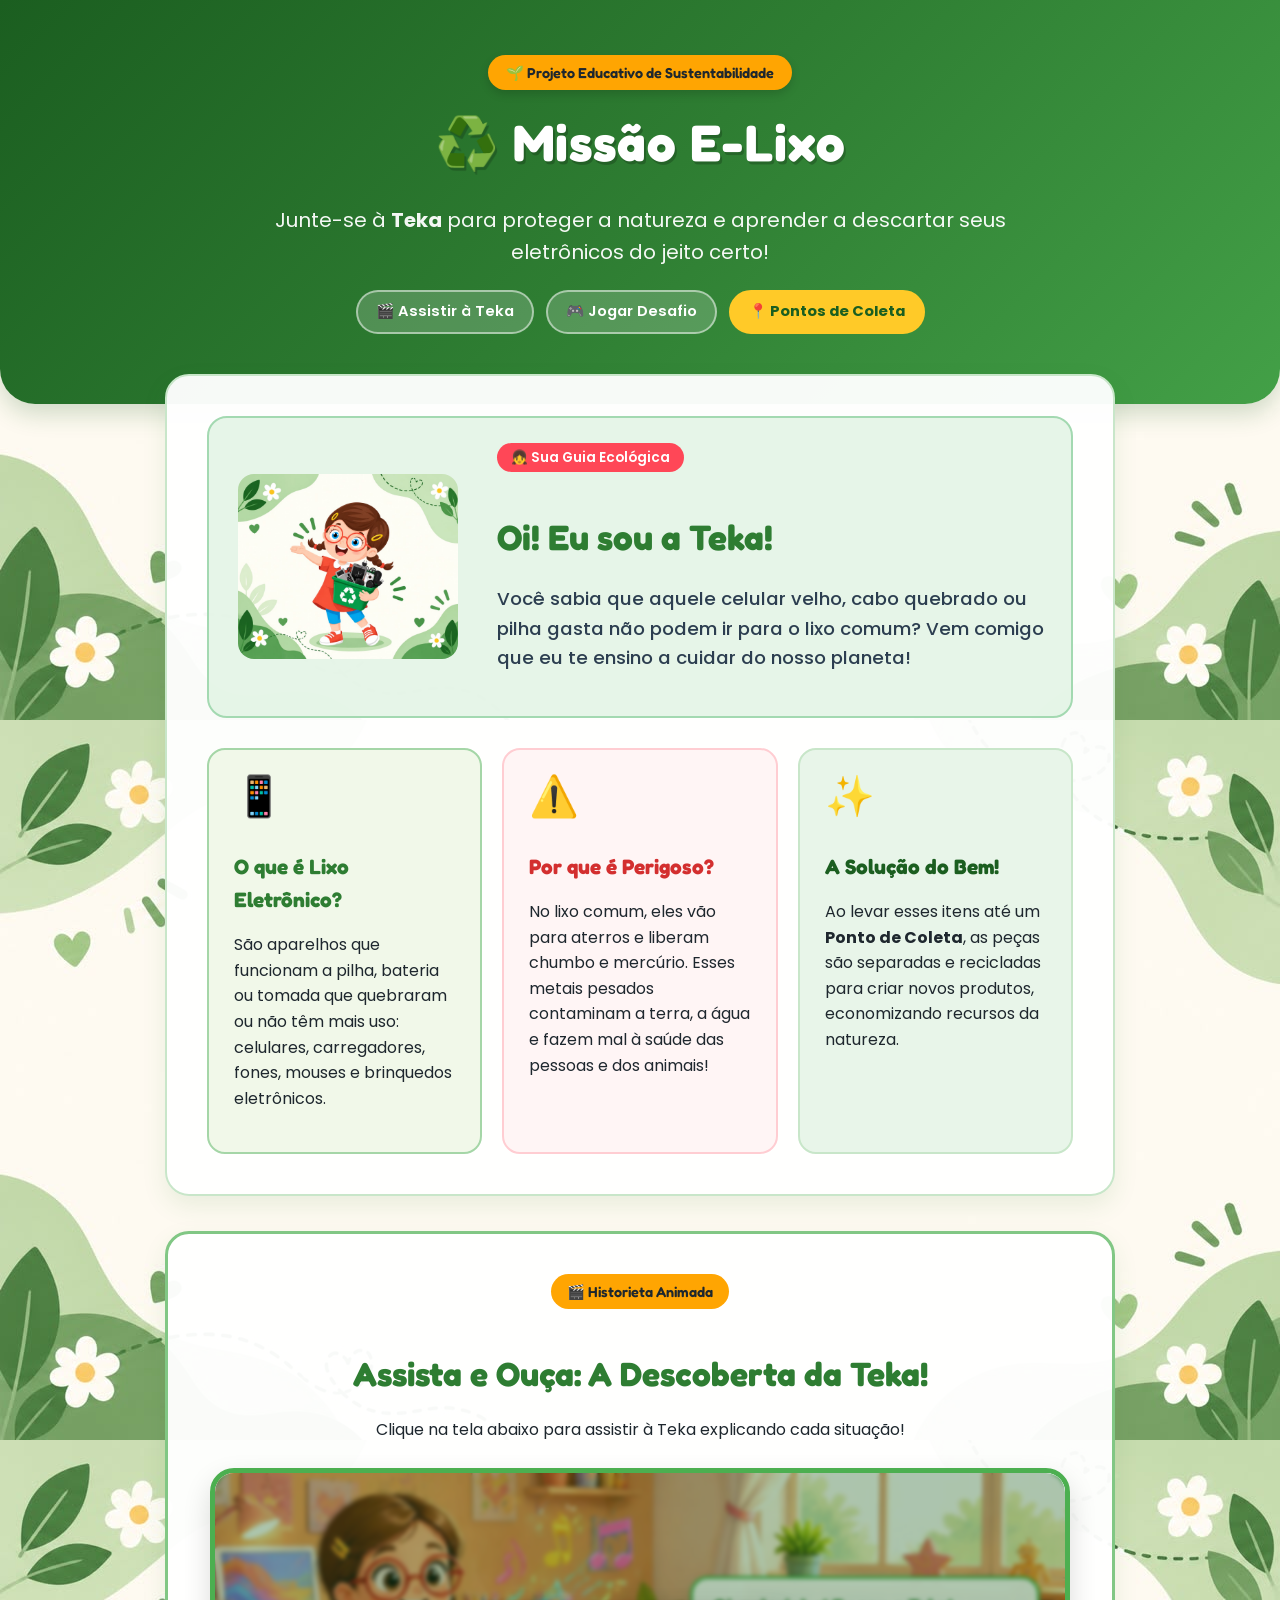
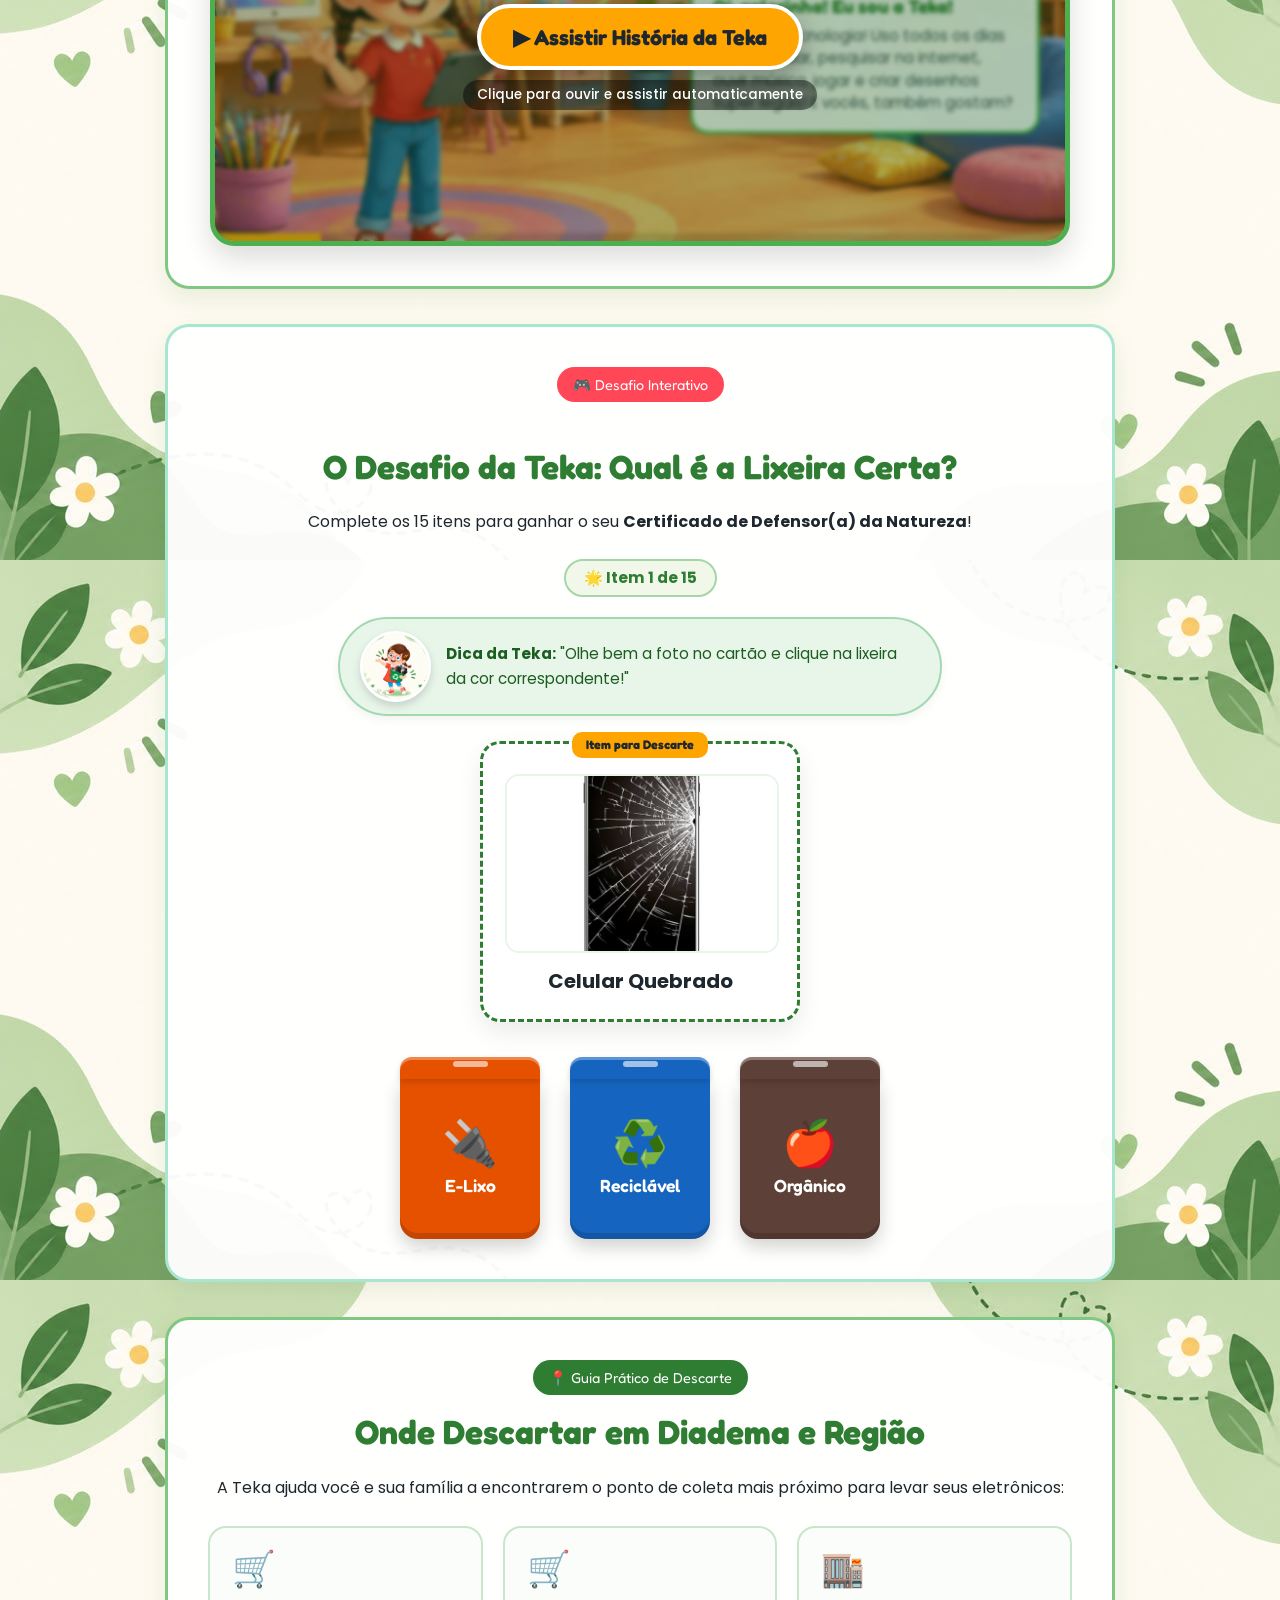
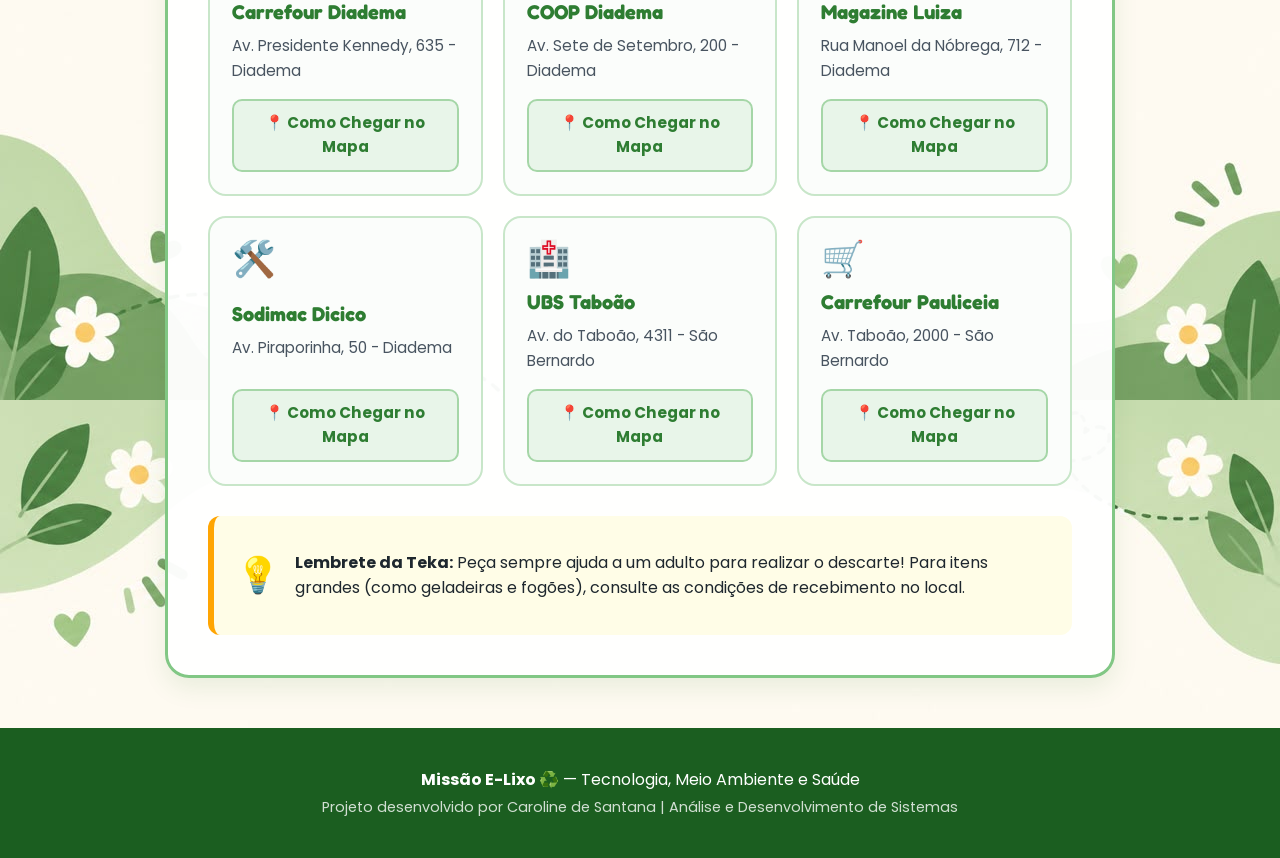
==== commit 59ebaa10: "Atualiza e Corrige Erros no Site" ====
--- a/index.html
+++ b/index.html
@@ -63,54 +63,52 @@
             </div>
         </section>
 
-        <!-- VÍDEO ANIMADO E FALADO DA TEKA (SEM MARCAÇÃO DE CENAS E COM ANIMAÇÃO DE PASSOS/FALA) -->
+        <!-- VÍDEO ANIMADO E FALADO DA TEKA -->
         <section class="card-section video-section" id="secao-video">
             <div class="video-header">
                 <span class="badge-video">🎬 Historieta Animada</span>
                 <h2>Assista e Ouça: A Descoberta da Teka!</h2>
-                <p>Aperte o <strong>Play</strong> para ver a Teka caminhar pelo cenário e contar como proteger o nosso planeta!</p>
-            </div>
-
-            <div class="video-container">
+                <p>Clique na tela abaixo para assistir à Teka explicando cada situação!</p>
+            </div>
+
+            <div class="video-container cenario-1" id="videoContainer" onclick="clicarPalcoVideo()">
+                
+                <!-- Imagem da Cena Criada no Canva (100% fixa e nítida, sem mexer) -->
+                <img id="cenarioBgImg" class="cenario-bg-custom escondido" src="" alt="Cenário da Teka no Canva">
+
+                <!-- Tela de Capa para Começar o Vídeo (Some quando dá Play) -->
+                <div class="video-overlay-play" id="videoOverlay">
+                    <button class="btn-big-play" onclick="iniciarOuPausarVideo(event)">
+                        ▶ Assistir História da Teka
+                    </button>
+                    <span class="dica-clique-video">Clique para ouvir e assistir automaticamente</span>
+                </div>
+
                 <div class="scene-screen" id="sceneStage">
-                    <!-- Personagem Teka com animações de andar e falar -->
-                    <div class="teka-wrapper teka-idle" id="tekaVideoAvatar">
-                        <div class="teka-character-box" id="tekaCharBox">
-                            <img src="teka.jpeg" alt="Teka segurando caixa de reciclagem com eletrônicos">
-                            <!-- Ondas de voz animadas quando ela fala -->
-                            <div class="ondas-fala escondido" id="speakingWaves">
-                                <span></span><span></span><span></span><span></span>
-                            </div>
-                        </div>
-                        <div class="sombra-chao" id="tekaShadow"></div>
+                    <!-- Espaço livre à esquerda para enxergar a Teka do cenário sem obstruções -->
+                    <div class="teka-area-livre" id="tekaVideoAvatar">
+                        <div class="ondas-fala escondido" id="speakingWaves">
+                            <span></span><span></span><span></span><span></span>
+                        </div>
                     </div>
                     
-                    <!-- Balão de Fala limpo (sem 'Cena 1 de 8') -->
+                    <!-- Balão de Fala da Teka (Menor, sem emojis e com Título + Texto aparecendo juntos) -->
                     <div class="dialogue-box" id="dialogueBox">
-                        <div class="dialogue-top-bar">
-                            <button class="btn-listen-scene" onclick="falarCenaAtual()" title="Ouvir a Teka falar">🔈 Ouvir a Teka</button>
-                        </div>
                         <h3 class="scene-title" id="sceneTitle">Oi, galerinha! Eu sou a Teka!</h3>
                         <p class="scene-text" id="sceneText">
                             Eu adoro tecnologia! Uso todos os dias para estudar, pesquisar na internet, ouvir música, jogar e criar desenhos super legais! E vocês, também gostam?
                         </p>
-                        <div class="scene-icons emoji-render" id="sceneIcons">💻 🌐 🎵 🎮</div>
-                    </div>
-                </div>
-
-                <div class="video-controls">
-                    <button class="btn-control" onclick="prevScene()">⏮ Voltar</button>
-                    <button class="btn-control btn-play-main" id="playPauseBtn" onclick="togglePlay()">▶ Dar Play na História</button>
-                    <div class="progress-bar-container">
-                        <div class="progress-bar" id="progressBar"></div>
-                    </div>
-                    <button class="btn-control" onclick="nextScene()">Avançar ⏭</button>
-                    <button class="btn-control btn-mute" id="muteBtn" onclick="toggleMute()" title="Ativar/Desativar som">🔊 Som Ativo</button>
+                    </div>
+                </div>
+
+                <!-- Barra fina de progresso automática na base do vídeo -->
+                <div class="barra-progresso-limpa">
+                    <div class="progress-bar" id="progressBar"></div>
                 </div>
             </div>
         </section>
 
-        <!-- MINI-JOGO INTERATIVO DA TEKA (COM FOTOS REAIS + CERTIFICADO) -->
+        <!-- MINI-JOGO INTERATIVO DA TEKA (SUPORTE A .JFIF + ÁUDIOS DA VOZ DA TEKA + CERTIFICADO) -->
         <section class="card-section jogo-section" id="secao-desafio">
             <div class="jogo-header">
                 <span class="badge-game">🎮 Desafio Interativo</span>
@@ -124,15 +122,15 @@
             <!-- ÁREA DE JOGO ATIVA -->
             <div class="area-jogo" id="area-jogo-ativa">
                 
-                <!-- GUIA TEKA NO JOGO -->
-                <div class="teka-guia-jogo">
-                    <img src="teka.jpeg" alt="Teka ajudando no jogo" class="teka-avatar-jogo">
+                <!-- GUIA TEKA NO JOGO (SE ANIMA QUANDO FALA ACERTO OU ERRO) -->
+                <div class="teka-guia-jogo" id="tekaGuiaJogoBox">
+                    <img src="teka.jpeg" alt="Teka ajudando no jogo" class="teka-avatar-jogo" id="tekaAvatarJogoImg">
                     <div class="balao-jogo">
                         <p id="fala-teka-jogo"><strong>Dica da Teka:</strong> "Olhe bem a foto no cartão e clique na lixeira da cor correspondente!"</p>
                     </div>
                 </div>
 
-                <!-- CARTÃO COM FOTO REAL DO DESAFIO -->
+                <!-- CARTÃO COM FOTO REAL DO DESAFIO (.JFIF, .JPG, .PNG) -->
                 <div class="cartao-desafio" id="cartao-anima">
                     <div class="cartao-tag">Item para Descarte</div>
                     <div class="foto-item-wrapper">
--- a/style.css
+++ b/style.css
@@ -16,7 +16,7 @@
     padding: 0;
 }
 
-/* RENDERIZAÇÃO COMPATÍVEL DE EMOJIS */
+/* RENDERIZAÇÃO COMPATÍVEL DE EMOJIS NAS DEMAIS SEÇÕES DO SITE */
 .emoji-render, .icone-gigante, .emoji-lixeira, .icon-header, .ponto-icon, .dica-icon {
     font-family: 'Apple Color Emoji', 'Segoe UI Emoji', 'Segoe UI Symbol', 'Noto Color Emoji', sans-serif !important;
     display: inline-block;
@@ -201,26 +201,17 @@
     margin-bottom: 8px;
 }
 
-.box-o-que-e { 
-    border: 2px solid #a5d6a7; 
-    background-color: #f1f8e9; 
-}
+.box-o-que-e { border: 2px solid #a5d6a7; background-color: #f1f8e9; }
 .box-o-que-e h3 { color: #2e7d32; }
 
-.box-perigo { 
-    border: 2px solid #ffcdd2; 
-    background-color: #fff5f5; 
-}
+.box-perigo { border: 2px solid #ffcdd2; background-color: #fff5f5; }
 .box-perigo h3 { color: #d32f2f; }
 
-.box-solucao { 
-    border: 2px solid #c8e6c9; 
-    background-color: #e8f5e9; 
-}
+.box-solucao { border: 2px solid #c8e6c9; background-color: #e8f5e9; }
 .box-solucao h3 { color: #1b5e20; }
 
 /* ========================================================
-   SEÇÃO DO VÍDEO ANIMADO DA TEKA (COM ANDAR E FALAR)
+   SEÇÃO DO VÍDEO DA TEKA (CENÁRIO FIXO, SEM ROBOZINHO, BALÃO MENOR)
    ======================================================== */
 .video-section {
     text-align: center;
@@ -247,262 +238,191 @@
 .video-container {
     max-width: 850px;
     margin: 25px auto 0 auto;
-    background: linear-gradient(180deg, #e0f7fa 0%, #e8f5e9 72%, #a5d6a7 72%, #81c784 100%);
     border: 5px solid #4caf50;
     border-radius: 24px;
-    box-shadow: 0 12px 28px rgba(0,0,0,0.12);
+    box-shadow: 0 12px 28px rgba(0,0,0,0.14);
     overflow: hidden;
     position: relative;
     text-align: left;
-}
-
-.scene-screen {
-    display: flex;
-    align-items: center;
-    justify-content: space-between;
-    padding: 30px;
-    min-height: 340px;
-    position: relative;
-}
-
-.teka-wrapper {
-    flex: 0.9;
+    cursor: pointer;
+    transition: background 0.8s ease;
+    background-size: cover;
+    background-position: center;
+}
+
+/* Cenário do Canva 100% parado, sem tremer e sem recortes */
+.cenario-bg-custom {
+    position: absolute;
+    inset: 0;
+    width: 100%;
+    height: 100%;
+    object-fit: cover;
+    object-position: left center;
+    z-index: 0;
+    pointer-events: none;
+}
+
+/* Fundos padrão caso alguma imagem não carregue */
+.video-container.cenario-1 { background: linear-gradient(180deg, #dff9fb 0%, #c7ecee 70%, #badc58 70%, #6ab04c 100%); }
+.video-container.cenario-2 { background: linear-gradient(180deg, #fff3e0 0%, #ffe0b2 70%, #d7ccc8 70%, #a1887f 100%); }
+.video-container.cenario-3 { background: linear-gradient(180deg, #fffde7 0%, #fff9c4 70%, #c8e6c9 70%, #81c784 100%); }
+.video-container.cenario-4 { background: linear-gradient(180deg, #ffebee 0%, #ffcdd2 70%, #bcaaa4 70%, #8d6e63 100%); }
+.video-container.cenario-5 { background: linear-gradient(180deg, #e0f7fa 0%, #b2ebf2 70%, #a5d6a7 70%, #4caf50 100%); }
+.video-container.cenario-6 { background: linear-gradient(180deg, #f3e5f5 0%, #e1bee7 70%, #aed581 70%, #7cb342 100%); }
+.video-container.cenario-7 { background: linear-gradient(180deg, #e3f2fd 0%, #bbdefb 70%, #cfd8dc 70%, #90a4ae 100%); }
+.video-container.cenario-8 { background: linear-gradient(180deg, #fff8e1 0%, #ffecb3 70%, #81c784 70%, #2e7d32 100%); }
+
+/* Overlay de Play Inicial */
+.video-overlay-play {
+    position: absolute;
+    inset: 0;
+    background: rgba(27, 94, 32, 0.35);
+    backdrop-filter: blur(2px);
     display: flex;
     flex-direction: column;
     align-items: center;
     justify-content: center;
-    position: relative;
-}
-
-.teka-character-box {
-    position: relative;
-    transform-origin: bottom center;
-}
-
-.teka-character-box img {
-    max-width: 225px;
-    width: 100%;
-    border-radius: 22px;
-    box-shadow: 0 8px 18px rgba(27, 94, 32, 0.25);
+    z-index: 10;
+    transition: opacity 0.35s ease;
+}
+
+.btn-big-play {
+    background: #ffa502;
+    color: #1e272e;
     border: 4px solid #ffffff;
-    display: block;
-    transition: border-color 0.3s;
-}
-
-/* Sombra no chão que acompanha os passos da Teka */
-.sombra-chao {
-    width: 150px;
-    height: 16px;
-    background: rgba(27, 94, 32, 0.25);
-    border-radius: 50%;
-    margin-top: 8px;
-    transition: all 0.3s ease;
-}
-
-/* ESTADO 1: Respirando parada (Idle) */
-.teka-idle .teka-character-box {
-    animation: tekaRespirando 3s ease-in-out infinite;
-}
-
-@keyframes tekaRespirando {
-    0%, 100% { transform: translateY(0) scaleY(1); }
-    50% { transform: translateY(-4px) scaleY(1.02); }
-}
-
-/* ESTADO 2: Teka Andando ao trocar de parte da história */
-.teka-walking .teka-character-box {
-    animation: tekaCaminhando 0.75s cubic-bezier(0.25, 0.8, 0.25, 1) forwards;
-}
-
-.teka-walking .sombra-chao {
-    animation: sombraCaminhando 0.75s ease-out forwards;
-}
-
-@keyframes tekaCaminhando {
-    0%   { transform: translateX(-85px) translateY(0) rotate(-7deg); opacity: 0.5; }
-    25%  { transform: translateX(-60px) translateY(-16px) rotate(6deg); opacity: 1; }
-    50%  { transform: translateX(-35px) translateY(0) rotate(-6deg); }
-    75%  { transform: translateX(-15px) translateY(-12px) rotate(4deg); }
-    100% { transform: translateX(0) translateY(0) rotate(0deg); }
-}
-
-@keyframes sombraCaminhando {
-    0%   { transform: translateX(-85px) scale(0.7); opacity: 0.3; }
-    25%  { transform: translateX(-60px) scale(0.6); }
-    50%  { transform: translateX(-35px) scale(1); }
-    75%  { transform: translateX(-15px) scale(0.75); }
-    100% { transform: translateX(0) scale(1); opacity: 1; }
-}
-
-/* ESTADO 3: Teka Falando Animada (Balança e gesticula no ritmo da voz) */
-.teka-talking .teka-character-box {
-    animation: tekaFalandoViva 0.42s ease-in-out infinite alternate;
-}
-
-.teka-talking .teka-character-box img {
-    border-color: #ffca28;
-    box-shadow: 0 0 22px rgba(255, 202, 40, 0.7);
-}
-
-@keyframes tekaFalandoViva {
-    0%   { transform: translateY(0) scale(1, 1) rotate(-1.5deg); }
-    50%  { transform: translateY(-7px) scale(1.03, 0.98) rotate(1.5deg); }
-    100% { transform: translateY(-3px) scale(0.99, 1.03) rotate(-1deg); }
-}
-
-/* Ondas sonoras ao lado da Teka enquanto fala */
+    padding: 16px 32px;
+    border-radius: 50px;
+    font-family: 'Fredoka', cursive, sans-serif;
+    font-size: 1.35rem;
+    font-weight: 700;
+    cursor: pointer;
+    box-shadow: 0 10px 25px rgba(0,0,0,0.3);
+    transition: transform 0.2s ease, background 0.2s ease;
+}
+
+.btn-big-play:hover {
+    background: #ffca28;
+    transform: scale(1.06);
+}
+
+.dica-clique-video {
+    color: #ffffff;
+    background: rgba(0, 0, 0, 0.45);
+    padding: 4px 14px;
+    border-radius: 20px;
+    font-size: 0.85rem;
+    margin-top: 10px;
+    font-weight: 500;
+}
+
+.scene-screen {
+    display: flex;
+    align-items: center;
+    justify-content: space-between;
+    padding: 30px 25px 25px 25px;
+    min-height: 360px;
+    position: relative;
+    z-index: 2;
+    box-sizing: border-box;
+}
+
+/* Área livre à esquerda para enxergar a Teka do cenário sem obstruções */
+.teka-area-livre {
+    flex: 1;
+    min-height: 260px;
+    display: flex;
+    align-items: flex-end;
+    justify-content: center;
+    position: relative;
+}
+
+/* Indicador discreto de ondas sonoras (sem emojis) */
 .ondas-fala {
-    position: absolute;
-    bottom: -14px;
-    left: 50%;
-    transform: translateX(-50%);
     background: #ff4757;
-    padding: 5px 14px;
+    padding: 6px 14px;
     border-radius: 20px;
     display: flex;
     align-items: center;
-    gap: 4px;
-    box-shadow: 0 4px 10px rgba(0,0,0,0.2);
+    gap: 5px;
+    box-shadow: 0 4px 12px rgba(255, 71, 87, 0.4);
+    border: 2px solid #ffffff;
+    margin-bottom: 5px;
 }
 
 .ondas-fala span {
     display: inline-block;
     width: 4px;
-    height: 12px;
+    height: 11px;
     background: #ffffff;
     border-radius: 2px;
-    animation: ondaSom 0.5s ease-in-out infinite alternate;
-}
-
-.ondas-fala span:nth-child(2) { animation-delay: 0.15s; height: 16px; }
-.ondas-fala span:nth-child(3) { animation-delay: 0.3s; height: 10px; }
-.ondas-fala span:nth-child(4) { animation-delay: 0.1s; height: 14px; }
+    animation: ondaSom 0.4s ease-in-out infinite alternate;
+}
+
+.ondas-fala span:nth-child(2) { animation-delay: 0.15s; height: 15px; }
+.ondas-fala span:nth-child(3) { animation-delay: 0.3s; height: 9px; }
+.ondas-fala span:nth-child(4) { animation-delay: 0.1s; height: 13px; }
 
 @keyframes ondaSom {
-    from { transform: scaleY(0.4); }
-    to   { transform: scaleY(1.2); }
-}
-
-/* Balão de Fala da História */
+    from { transform: scaleY(0.35); }
+    to   { transform: scaleY(1.25); }
+}
+
+/* BALÃO DE FALA REDUZIDO, COMPACTO E SEM EMOJIS */
 .dialogue-box {
-    flex: 1.5;
-    background: #ffffff;
-    border: 3px solid #81c784;
-    border-radius: 20px;
-    padding: 25px;
-    margin-left: 25px;
-    position: relative;
-    box-shadow: 0 8px 20px rgba(0,0,0,0.08);
+    flex: 0.95;
+    max-width: 350px;
+    background: rgba(255, 255, 255, 0.96);
+    border: 3px solid #4caf50;
+    border-radius: 18px;
+    padding: 16px 20px;
+    margin-left: 15px;
+    position: relative;
+    box-shadow: 0 8px 20px rgba(0,0,0,0.14);
     transition: transform 0.3s ease, opacity 0.3s ease;
+    box-sizing: border-box;
+    overflow-wrap: break-word;
+    word-wrap: break-word;
 }
 
 .dialogue-box::before {
     content: "";
     position: absolute;
-    left: -20px;
+    left: -14px;
     top: 50%;
     transform: translateY(-50%);
-    border-width: 12px 20px 12px 0;
+    border-width: 9px 14px 9px 0;
     border-style: solid;
-    border-color: transparent #81c784 transparent transparent;
-}
-
-.dialogue-top-bar {
-    display: flex;
-    justify-content: flex-end;
-    margin-bottom: 6px;
-}
-
-.btn-listen-scene {
-    background: #e8f5e9;
-    color: #2e7d32;
-    border: 2px solid #a5d6a7;
-    border-radius: 20px;
-    padding: 4px 14px;
-    font-size: 0.82rem;
-    font-weight: 700;
-    cursor: pointer;
-    font-family: 'Poppins', sans-serif;
-    transition: background 0.2s;
-}
-
-.btn-listen-scene:hover {
-    background: #c8e6c9;
+    border-color: transparent #4caf50 transparent transparent;
 }
 
 .scene-title {
     color: #2e7d32;
-    font-size: 1.55rem;
-    margin: 0 0 10px 0;
+    font-size: 1.18rem;
+    line-height: 1.25;
+    margin: 0 0 6px 0;
 }
 
 .scene-text {
     color: #37474f;
-    font-size: 1.1rem;
-    line-height: 1.65;
-    margin-bottom: 15px;
-}
-
-.scene-icons {
-    font-size: 1.9rem;
-    background: #f1f8e9;
-    padding: 8px 16px;
-    border-radius: 12px;
-    display: inline-block;
-}
-
-.video-controls {
-    background: #2e7d32;
-    padding: 15px 20px;
-    display: flex;
-    align-items: center;
-    justify-content: space-between;
-    gap: 10px;
-    color: white;
-    flex-wrap: wrap;
-}
-
-.btn-control {
-    background: #ffca28;
-    color: #1b5e20;
-    border: none;
-    padding: 10px 16px;
-    border-radius: 12px;
-    font-weight: 700;
-    cursor: pointer;
-    font-size: 0.9rem;
-    font-family: 'Poppins', sans-serif;
-    transition: transform 0.2s, background 0.2s;
-}
-
-.btn-control:hover {
-    background: #ffd54f;
-    transform: scale(1.04);
-}
-
-.btn-play-main {
-    background: #ffa502;
-    color: #1e272e;
-}
-
-.btn-mute {
-    background: #ffffff;
-    color: #1b5e20;
-}
-
-.progress-bar-container {
-    flex: 1;
-    min-width: 120px;
-    height: 10px;
-    background: rgba(255,255,255,0.3);
-    border-radius: 5px;
-    margin: 0 10px;
+    font-size: 0.94rem;
+    line-height: 1.5;
+    margin: 0;
+    min-height: 4.5em;
+}
+
+/* Barra fina automática na base do vídeo */
+.barra-progresso-limpa {
+    width: 100%;
+    height: 8px;
+    background: rgba(0, 0, 0, 0.15);
     overflow: hidden;
+    position: relative;
+    z-index: 3;
 }
 
 .progress-bar {
     height: 100%;
-    background: #ffca28;
+    background: #ffa502;
     width: 12.5%;
     transition: width 0.4s ease;
 }
@@ -563,6 +483,22 @@
     margin-left: auto;
     margin-right: auto;
     box-shadow: 0 4px 10px rgba(0,0,0,0.05);
+    transition: transform 0.3s ease, border-color 0.3s ease;
+}
+
+.teka-guia-jogo.teka-jogo-falando {
+    border-color: #ffa502;
+    box-shadow: 0 0 18px rgba(255, 165, 2, 0.45);
+}
+
+.teka-guia-jogo.teka-jogo-falando .teka-avatar-jogo {
+    animation: avatarJogoFalando 0.4s ease-in-out infinite alternate;
+    border-color: #ffa502;
+}
+
+@keyframes avatarJogoFalando {
+    from { transform: scale(1) rotate(-3deg); }
+    to   { transform: scale(1.1) rotate(3deg); }
 }
 
 .teka-avatar-jogo {
@@ -1020,21 +956,61 @@
 footer p { margin: 4px 0; }
 .credito-autor { opacity: 0.8; font-size: 0.9em; }
 
-/* ESTILO DE IMPRESSÃO (IMPRIME APENAS O CERTIFICADO LIMPO) */
+/* =========================================================
+   ESTILO DE IMPRESSÃO CORRIGIDO (SEM PÁGINAS EXTRAS NO PDF)
+   ========================================================= */
 @media print {
-    body * {
-        visibility: hidden;
+    @page {
+        size: A4 landscape;
+        margin: 10mm;
     }
-    #certificado-imprimivel, #certificado-imprimivel * {
-        visibility: visible;
+
+    html, body {
+        background: #ffffff !important;
+        background-image: none !important;
+        margin: 0 !important;
+        padding: 0 !important;
+        height: auto !important;
+        min-height: 0 !important;
+        overflow: visible !important;
+        -webkit-print-color-adjust: exact !important;
+        print-color-adjust: exact !important;
     }
+
+    header.hero,
+    .teka-hero-card,
+    #secao-video,
+    #secao-pontos,
+    footer,
+    .jogo-header,
+    #area-jogo-ativa,
+    .nao-imprimir {
+        display: none !important;
+    }
+
+    main.container,
+    #secao-desafio,
+    #tela-certificado {
+        margin: 0 !important;
+        padding: 0 !important;
+        border: none !important;
+        box-shadow: none !important;
+        background: transparent !important;
+        width: 100% !important;
+        max-width: 100% !important;
+        display: block !important;
+    }
+
     #certificado-imprimivel {
-        position: fixed;
-        left: 0;
-        top: 0;
-        width: 95%;
-        margin: 0 auto;
-        box-shadow: none;
+        position: static !important;
+        width: 100% !important;
+        max-width: 760px !important;
+        margin: 0 auto !important;
+        box-shadow: none !important;
+        page-break-before: avoid !important;
+        page-break-after: avoid !important;
+        page-break-inside: avoid !important;
+        break-inside: avoid !important;
     }
 }
 
@@ -1044,12 +1020,10 @@
     .card-section { padding: 25px 18px; }
     .teka-apresentacao { flex-direction: column; text-align: center; }
     .teka-img-frame img { width: 180px; }
-    .scene-screen { flex-direction: column; text-align: center; padding: 20px; }
-    .dialogue-box { margin-left: 0; margin-top: 20px; text-align: center; }
+    .scene-screen { flex-direction: column; text-align: center; padding: 30px 18px 20px 18px; }
+    .teka-area-livre { min-height: 180px; }
+    .dialogue-box { margin-left: 0; margin-top: 15px; text-align: center; max-width: 100%; }
     .dialogue-box::before { display: none; }
-    .dialogue-top-bar { justify-content: center; }
-    .video-controls { justify-content: center; }
-    .progress-bar-container { width: 100%; order: -1; margin: 0 0 10px 0; flex: none; }
     .teka-guia-jogo { flex-direction: column; text-align: center; border-radius: 20px; }
     .balao-jogo p { text-align: center; }
     .opcoes-lixeiras { gap: 15px; }
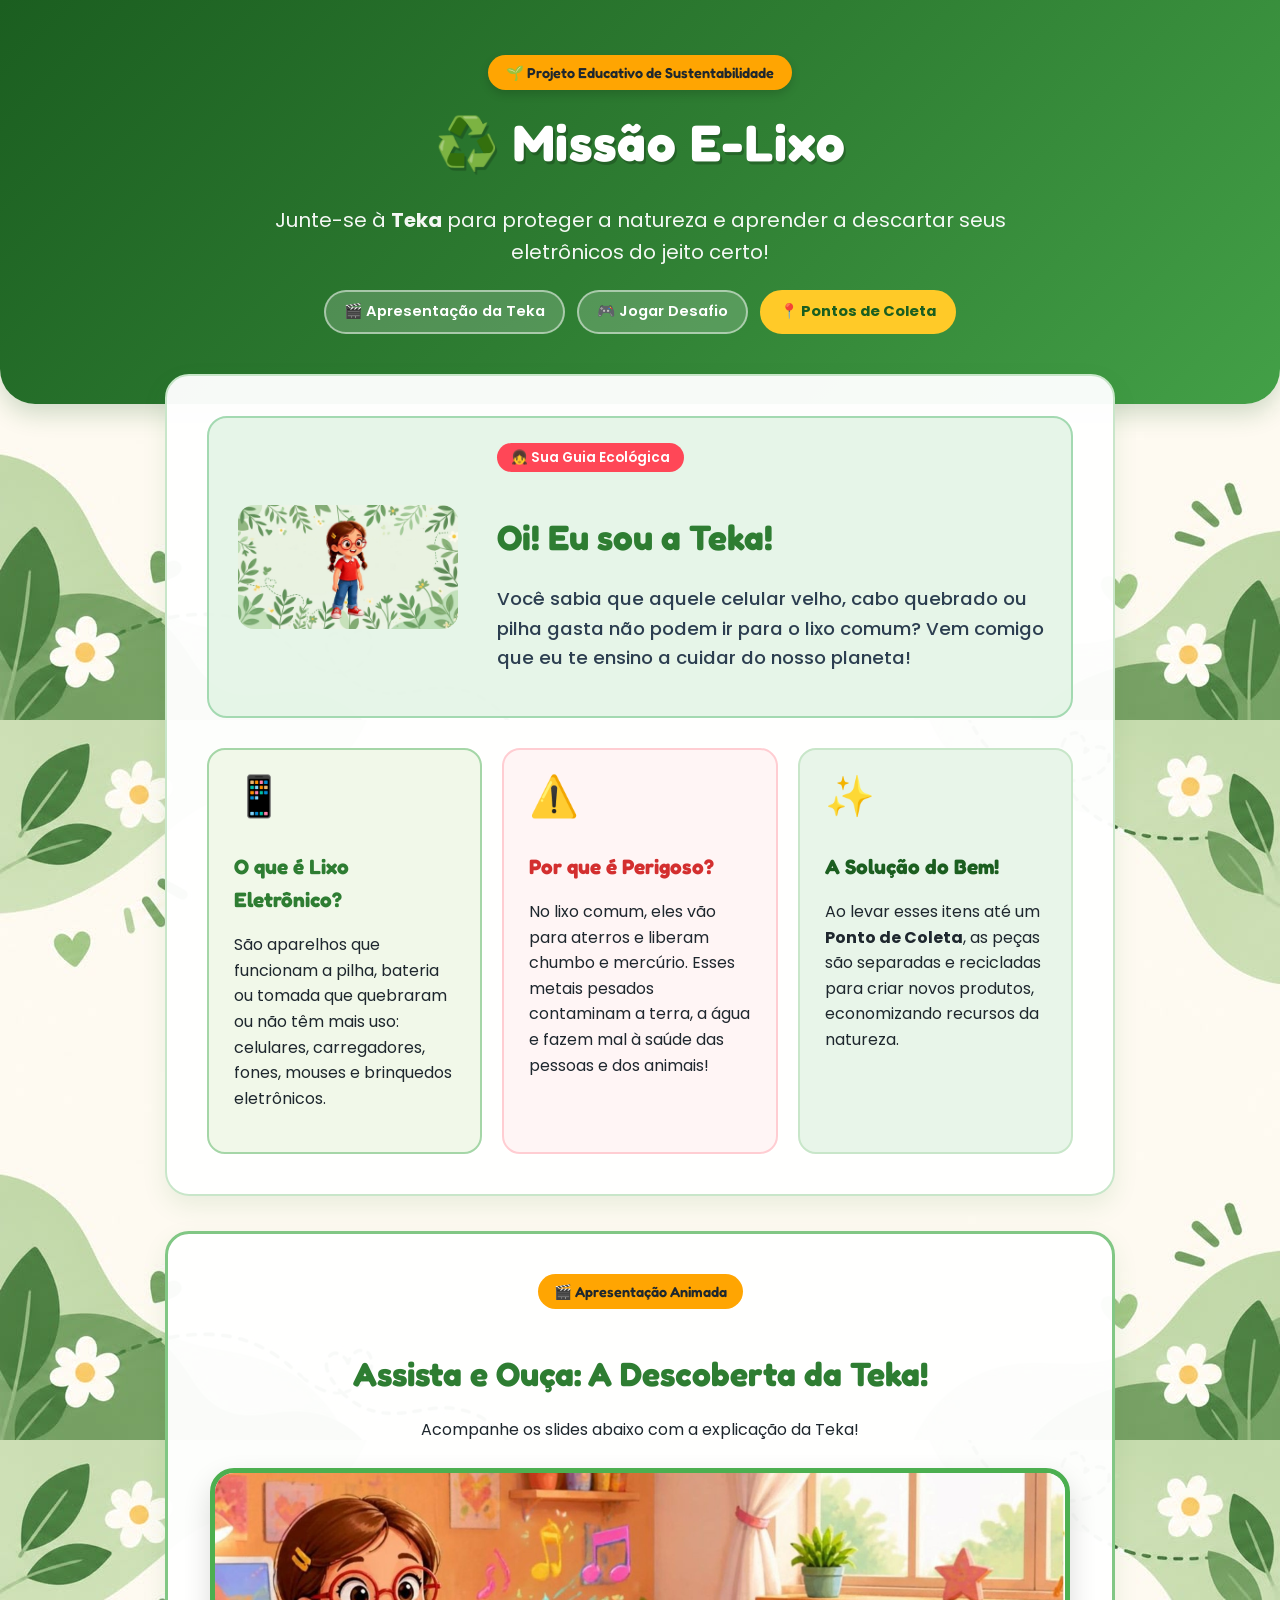
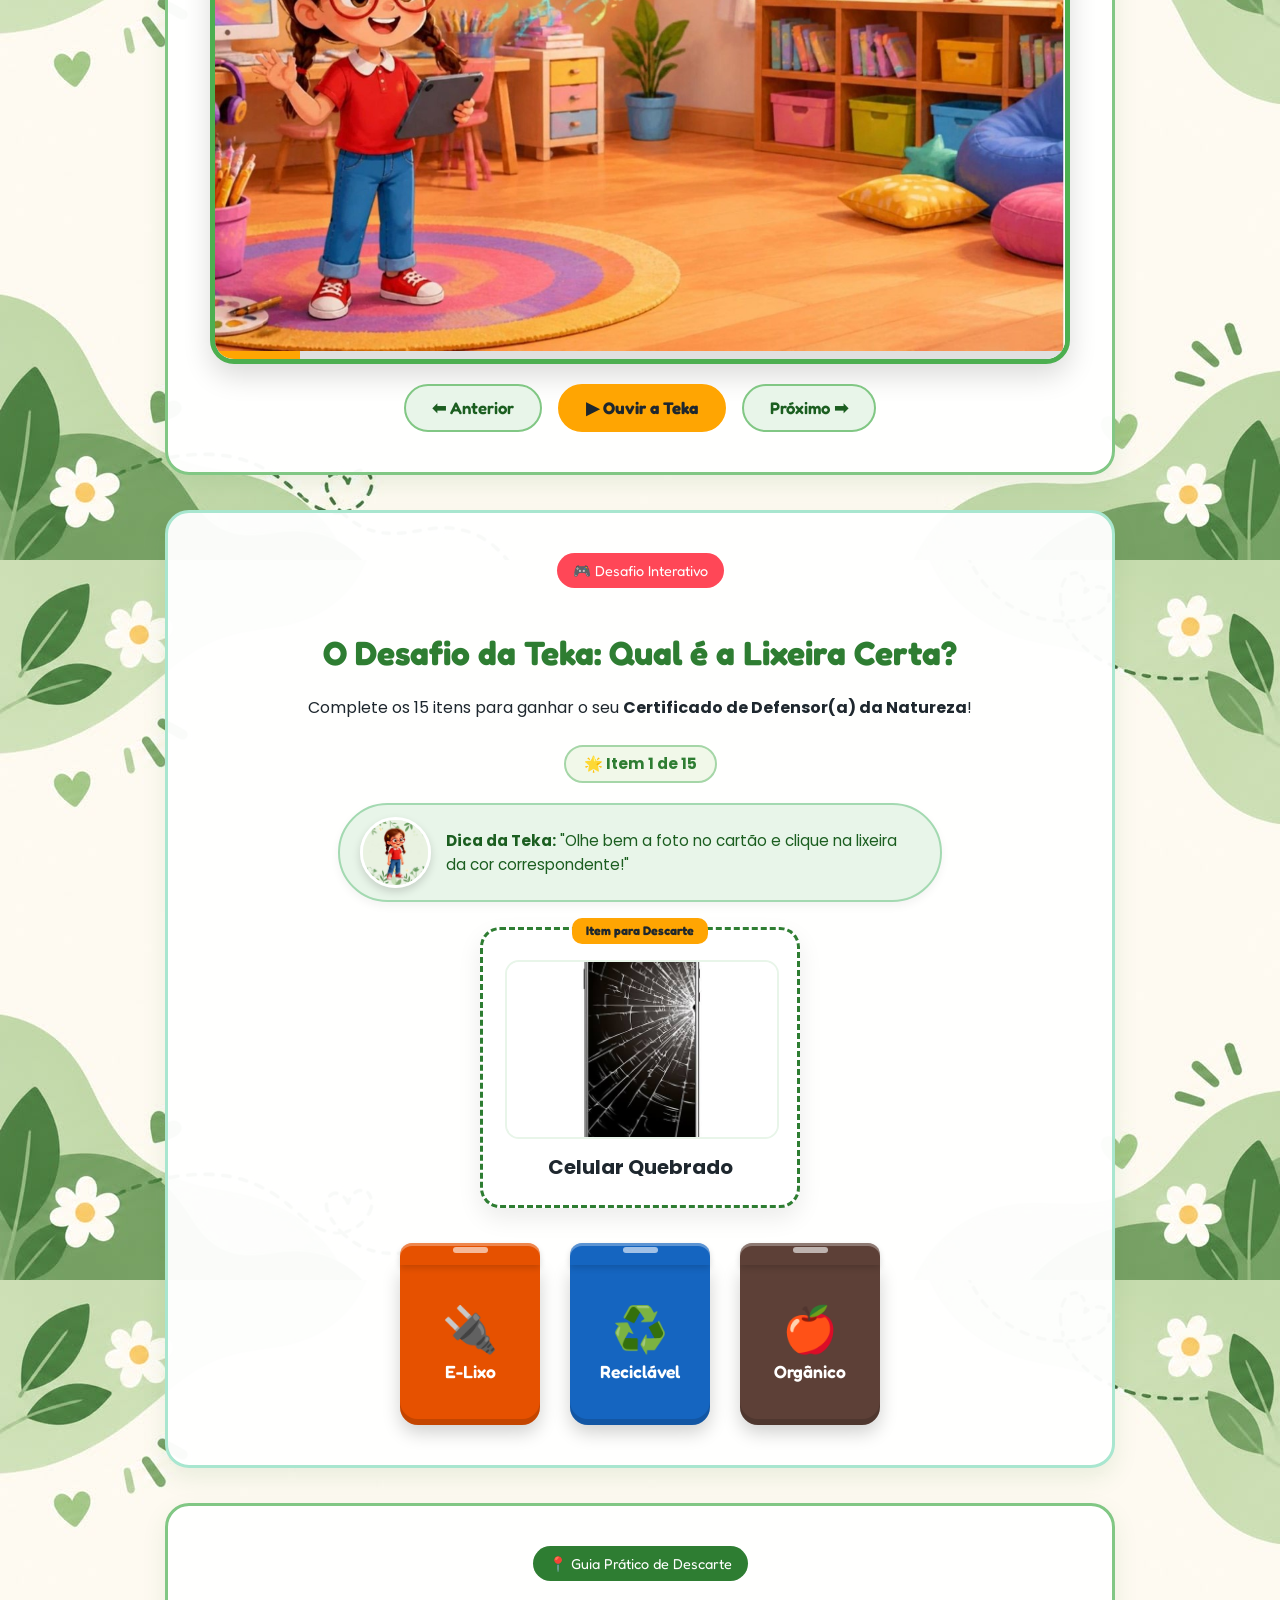
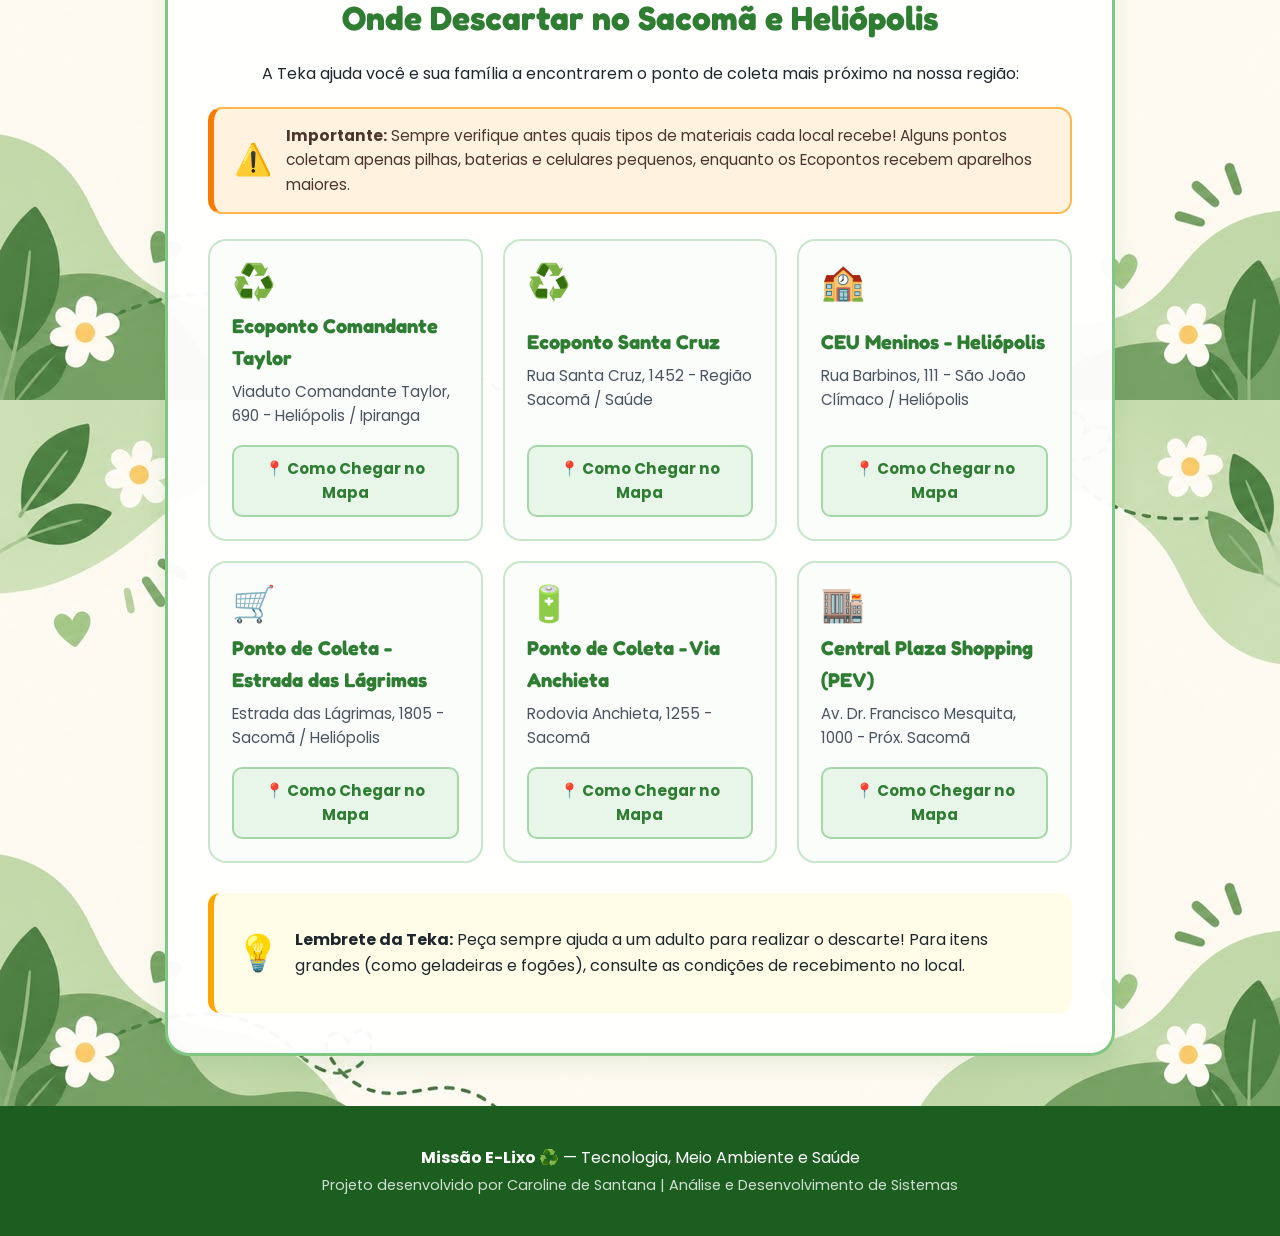
==== commit 117b8582: "Atualiza o Site para as regiões de Sacomã" ====
--- a/index.html
+++ b/index.html
@@ -4,7 +4,6 @@
     <meta charset="UTF-8">
     <meta name="viewport" content="width=device-width, initial-scale=1.0">
     <title>Missão E-Lixo - Guia de Descarte Consciente com a Teka</title>
-    <!-- Fontes do Google Fonts -->
     <link rel="preconnect" href="https://fonts.googleapis.com">
     <link rel="preconnect" href="https://fonts.gstatic.com" crossorigin>
     <link href="https://fonts.googleapis.com/css2?family=Fredoka:wght@500;600;700&family=Poppins:wght@400;500;600;700&display=swap" rel="stylesheet">
@@ -12,14 +11,13 @@
 </head>
 <body>
 
-    <!-- HERO HEADER -->
     <header class="hero">
         <div class="hero-content">
             <span class="badge-topo">🌱 Projeto Educativo de Sustentabilidade</span>
             <h1>♻️ Missão E-Lixo</h1>
             <p>Junte-se à <strong>Teka</strong> para proteger a natureza e aprender a descartar seus eletrônicos do jeito certo!</p>
             <div class="hero-atalhos">
-                <a href="#secao-video" class="btn-atalho">🎬 Assistir à Teka</a>
+                <a href="#secao-video" class="btn-atalho">🎬 Apresentação da Teka</a>
                 <a href="#secao-desafio" class="btn-atalho">🎮 Jogar Desafio</a>
                 <a href="#secao-pontos" class="btn-atalho btn-atalho-destaque">📍 Pontos de Coleta</a>
             </div>
@@ -28,11 +26,10 @@
 
     <main class="container">
 
-        <!-- DESTAQUE DA TEKA E CARDS EXPLICATIVOS -->
         <section class="card-section teka-hero-card">
             <div class="teka-apresentacao">
                 <div class="teka-img-frame">
-                    <img src="teka.jpeg" alt="Teka com lixeira de reciclagem cheia de eletrônicos">
+                    <img src="teka-nova.jpg" onerror="this.onerror=null; this.src='teka-nova.jpeg';" alt="Oi! Eu sou a Teka!">
                 </div>
                 <div class="teka-balao">
                     <span class="tag-personagem">👧 Sua Guia Ecológica</span>
@@ -41,7 +38,6 @@
                 </div>
             </div>
 
-            <!-- CARDS EXPLICATIVOS -->
             <div class="explicacao-grid">
                 <div class="explicacao-box box-o-que-e">
                     <div class="icon-header emoji-render">📱</div>
@@ -63,52 +59,27 @@
             </div>
         </section>
 
-        <!-- VÍDEO ANIMADO E FALADO DA TEKA -->
         <section class="card-section video-section" id="secao-video">
             <div class="video-header">
-                <span class="badge-video">🎬 Historieta Animada</span>
+                <span class="badge-video">🎬 Apresentação Animada</span>
                 <h2>Assista e Ouça: A Descoberta da Teka!</h2>
-                <p>Clique na tela abaixo para assistir à Teka explicando cada situação!</p>
-            </div>
-
-            <div class="video-container cenario-1" id="videoContainer" onclick="clicarPalcoVideo()">
-                
-                <!-- Imagem da Cena Criada no Canva (100% fixa e nítida, sem mexer) -->
-                <img id="cenarioBgImg" class="cenario-bg-custom escondido" src="" alt="Cenário da Teka no Canva">
-
-                <!-- Tela de Capa para Começar o Vídeo (Some quando dá Play) -->
-                <div class="video-overlay-play" id="videoOverlay">
-                    <button class="btn-big-play" onclick="iniciarOuPausarVideo(event)">
-                        ▶ Assistir História da Teka
-                    </button>
-                    <span class="dica-clique-video">Clique para ouvir e assistir automaticamente</span>
-                </div>
-
-                <div class="scene-screen" id="sceneStage">
-                    <!-- Espaço livre à esquerda para enxergar a Teka do cenário sem obstruções -->
-                    <div class="teka-area-livre" id="tekaVideoAvatar">
-                        <div class="ondas-fala escondido" id="speakingWaves">
-                            <span></span><span></span><span></span><span></span>
-                        </div>
-                    </div>
-                    
-                    <!-- Balão de Fala da Teka (Menor, sem emojis e com Título + Texto aparecendo juntos) -->
-                    <div class="dialogue-box" id="dialogueBox">
-                        <h3 class="scene-title" id="sceneTitle">Oi, galerinha! Eu sou a Teka!</h3>
-                        <p class="scene-text" id="sceneText">
-                            Eu adoro tecnologia! Uso todos os dias para estudar, pesquisar na internet, ouvir música, jogar e criar desenhos super legais! E vocês, também gostam?
-                        </p>
-                    </div>
-                </div>
-
-                <!-- Barra fina de progresso automática na base do vídeo -->
+                <p>Acompanhe os slides abaixo com a explicação da Teka!</p>
+            </div>
+
+            <div class="slide-palco-wrapper" id="videoContainer">
+                <img id="cenarioBgImg" class="slide-img-firme" src="1.jpeg" alt="Slide da Apresentação da Teka">
                 <div class="barra-progresso-limpa">
                     <div class="progress-bar" id="progressBar"></div>
                 </div>
             </div>
-        </section>
-
-        <!-- MINI-JOGO INTERATIVO DA TEKA (SUPORTE A .JFIF + ÁUDIOS DA VOZ DA TEKA + CERTIFICADO) -->
+
+            <div class="controles-apresentacao">
+                <button class="btn-slide-nav" onclick="voltarSlide()">⬅ Anterior</button>
+                <button class="btn-slide-nav btn-slide-destaque" id="btnPlayAudioSlide" onclick="tocarOuPausarAudioSlide()">▶ Ouvir a Teka</button>
+                <button class="btn-slide-nav" onclick="avancarSlide()">Próximo ➡</button>
+            </div>
+        </section>
+
         <section class="card-section jogo-section" id="secao-desafio">
             <div class="jogo-header">
                 <span class="badge-game">🎮 Desafio Interativo</span>
@@ -119,28 +90,24 @@
                 </div>
             </div>
 
-            <!-- ÁREA DE JOGO ATIVA -->
             <div class="area-jogo" id="area-jogo-ativa">
                 
-                <!-- GUIA TEKA NO JOGO (SE ANIMA QUANDO FALA ACERTO OU ERRO) -->
                 <div class="teka-guia-jogo" id="tekaGuiaJogoBox">
-                    <img src="teka.jpeg" alt="Teka ajudando no jogo" class="teka-avatar-jogo" id="tekaAvatarJogoImg">
+                    <img src="teka-nova.jpg" onerror="this.onerror=null; this.src='teka-nova.jpeg';" alt="Teka ajudando no jogo" class="teka-avatar-jogo" id="tekaAvatarJogoImg">
                     <div class="balao-jogo">
                         <p id="fala-teka-jogo"><strong>Dica da Teka:</strong> "Olhe bem a foto no cartão e clique na lixeira da cor correspondente!"</p>
                     </div>
                 </div>
 
-                <!-- CARTÃO COM FOTO REAL DO DESAFIO (.JFIF, .JPG, .PNG) -->
                 <div class="cartao-desafio" id="cartao-anima">
                     <div class="cartao-tag">Item para Descarte</div>
                     <div class="foto-item-wrapper">
-                        <img id="foto-item" src="" alt="Item para descarte" onerror="mostrarFallbackEmoji()">
+                        <img id="foto-item" src="" alt="Item para descarte">
                         <div id="icone-item" class="icone-gigante emoji-render escondido">📱</div>
                     </div>
                     <div id="nome-item" class="nome-desafio">Carregando...</div>
                 </div>
 
-                <!-- LIXEIRAS VISUAIS 3D -->
                 <div class="opcoes-lixeiras">
                     <div class="lixeira-container l-eletronico" onclick="verificarResposta('eletronico')">
                         <div class="tampa-3d">
@@ -176,7 +143,6 @@
                 <div id="feedback-jogo" class="escondido"></div>
             </div>
 
-            <!-- TELA DE CERTIFICADO FINAL (APARECE AO COMPLETAR OS 15 ITENS) -->
             <div id="tela-certificado" class="certificado-wrapper escondido">
                 <div class="input-nome-box nao-imprimir">
                     <label for="input-nome-crianca">🎉 Parabéns! Digite seu nome para colocar no certificado:</label>
@@ -198,7 +164,7 @@
 
                         <div class="certificado-rodape">
                             <div class="certificado-assinatura-bloco">
-                                <img src="teka.jpeg" alt="Teka" class="certificado-avatar-teka">
+                                <img src="teka-nova.jpg" onerror="this.onerror=null; this.src='teka-nova.jpeg';" alt="Teka" class="certificado-avatar-teka">
                                 <div>
                                     <div class="linha-assinatura">Teka • Guia Ecológica</div>
                                     <small id="data-certificado">Missão Cumprida!</small>
@@ -219,67 +185,73 @@
             </div>
         </section>
 
-        <!-- MAPA E PONTOS DE COLETA EM DIADEMA E REGIÃO -->
         <section class="card-section pontos-section" id="secao-pontos">
             <div class="pontos-header">
                 <span class="badge-pontos">📍 Guia Prático de Descarte</span>
-                <h2>Onde Descartar em Diadema e Região</h2>
-                <p>A Teka ajuda você e sua família a encontrarem o ponto de coleta mais próximo para levar seus eletrônicos:</p>
+                <h2>Onde Descartar no Sacomã e Heliópolis</h2>
+                <p>A Teka ajuda você e sua família a encontrarem o ponto de coleta mais próximo na nossa região:</p>
+            </div>
+
+            <div class="aviso-verificacao-materiais">
+                <span class="aviso-icon emoji-render">⚠️</span>
+                <div>
+                    <strong>Importante:</strong> Sempre verifique antes quais tipos de materiais cada local recebe! Alguns pontos coletam apenas pilhas, baterias e celulares pequenos, enquanto os Ecopontos recebem aparelhos maiores.
+                </div>
             </div>
 
             <div class="pontos-grid">
                 <div class="ponto-card">
+                    <div class="ponto-icon emoji-render">♻️</div>
+                    <div class="ponto-info">
+                        <h3>Ecoponto Comandante Taylor</h3>
+                        <p>Viaduto Comandante Taylor, 690 - Heliópolis / Ipiranga</p>
+                    </div>
+                    <a href="https://www.google.com/maps/search/?api=1&query=Ecoponto+Comandante+Taylor+Sacom%C3%A3+S%C3%A3o+Paulo" target="_blank" class="btn-maps">📍 Como Chegar no Mapa</a>
+                </div>
+
+                <div class="ponto-card">
+                    <div class="ponto-icon emoji-render">♻️</div>
+                    <div class="ponto-info">
+                        <h3>Ecoponto Santa Cruz</h3>
+                        <p>Rua Santa Cruz, 1452 - Região Sacomã / Saúde</p>
+                    </div>
+                    <a href="https://www.google.com/maps/search/?api=1&query=Ecoponto+Santa+Cruz+1452+S%C3%A3o+Paulo" target="_blank" class="btn-maps">📍 Como Chegar no Mapa</a>
+                </div>
+
+                <div class="ponto-card">
+                    <div class="ponto-icon emoji-render">🏫</div>
+                    <div class="ponto-info">
+                        <h3>CEU Meninos - Heliópolis</h3>
+                        <p>Rua Barbinos, 111 - São João Clímaco / Heliópolis</p>
+                    </div>
+                    <a href="https://www.google.com/maps/search/?api=1&query=CEU+Meninos+Rua+Barbinos+111+S%C3%A3o+Paulo" target="_blank" class="btn-maps">📍 Como Chegar no Mapa</a>
+                </div>
+
+                <div class="ponto-card">
                     <div class="ponto-icon emoji-render">🛒</div>
                     <div class="ponto-info">
-                        <h3>Carrefour Diadema</h3>
-                        <p>Av. Presidente Kennedy, 635 - Diadema</p>
-                    </div>
-                    <a href="https://www.google.com/maps/search/?api=1&query=Av+Presidente+Kennedy,+635+-+Diadema+-+SP" target="_blank" class="btn-maps">📍 Como Chegar no Mapa</a>
-                </div>
-
-                <div class="ponto-card">
-                    <div class="ponto-icon emoji-render">🛒</div>
-                    <div class="ponto-info">
-                        <h3>COOP Diadema</h3>
-                        <p>Av. Sete de Setembro, 200 - Diadema</p>
-                    </div>
-                    <a href="https://www.google.com/maps/search/?api=1&query=Av.+Sete+de+Setembro,+200+-+Diadema+-+SP" target="_blank" class="btn-maps">📍 Como Chegar no Mapa</a>
+                        <h3>Ponto de Coleta - Estrada das Lágrimas</h3>
+                        <p>Estrada das Lágrimas, 1805 - Sacomã / Heliópolis</p>
+                    </div>
+                    <a href="https://www.google.com/maps/search/?api=1&query=Estrada+das+L%C3%A1grimas+1805+Sacom%C3%A3+S%C3%A3o+Paulo" target="_blank" class="btn-maps">📍 Como Chegar no Mapa</a>
+                </div>
+
+                <div class="ponto-card">
+                    <div class="ponto-icon emoji-render">🔋</div>
+                    <div class="ponto-info">
+                        <h3>Ponto de Coleta - Via Anchieta</h3>
+                        <p>Rodovia Anchieta, 1255 - Sacomã</p>
+                    </div>
+                    <a href="https://www.google.com/maps/search/?api=1&query=Rodovia+Anchieta+1255+Sacom%C3%A3+S%C3%A3o+Paulo" target="_blank" class="btn-maps">📍 Como Chegar no Mapa</a>
                 </div>
 
                 <div class="ponto-card">
                     <div class="ponto-icon emoji-render">🏬</div>
                     <div class="ponto-info">
-                        <h3>Magazine Luiza</h3>
-                        <p>Rua Manoel da Nóbrega, 712 - Diadema</p>
-                    </div>
-                    <a href="https://www.google.com/maps/search/?api=1&query=Rua+Manoel+da+Nobrega,+712+-+Diadema+-+SP" target="_blank" class="btn-maps">📍 Como Chegar no Mapa</a>
-                </div>
-
-                <div class="ponto-card">
-                    <div class="ponto-icon emoji-render">🛠️</div>
-                    <div class="ponto-info">
-                        <h3>Sodimac Dicico</h3>
-                        <p>Av. Piraporinha, 50 - Diadema</p>
-                    </div>
-                    <a href="https://www.google.com/maps/search/?api=1&query=Av.+Piraporinha,+50+-+Diadema+-+SP" target="_blank" class="btn-maps">📍 Como Chegar no Mapa</a>
-                </div>
-
-                <div class="ponto-card">
-                    <div class="ponto-icon emoji-render">🏥</div>
-                    <div class="ponto-info">
-                        <h3>UBS Taboão</h3>
-                        <p>Av. do Taboão, 4311 - São Bernardo</p>
-                    </div>
-                    <a href="https://www.google.com/maps/search/?api=1&query=Av.+do+Tabo%C3%A3o,+4311+-+S%C3%A3o+Bernardo+do+Campo+-+SP" target="_blank" class="btn-maps">📍 Como Chegar no Mapa</a>
-                </div>
-
-                <div class="ponto-card">
-                    <div class="ponto-icon emoji-render">🛒</div>
-                    <div class="ponto-info">
-                        <h3>Carrefour Pauliceia</h3>
-                        <p>Av. Taboão, 2000 - São Bernardo</p>
-                    </div>
-                    <a href="https://www.google.com/maps/search/?api=1&query=Av+Tabo%C3%A3o,+2000+-+S%C3%A3o+Bernardo+do+Campo+-+SP" target="_blank" class="btn-maps">📍 Como Chegar no Mapa</a>
+                        <h3>Central Plaza Shopping (PEV)</h3>
+                        <p>Av. Dr. Francisco Mesquita, 1000 - Próx. Sacomã</p>
+                    </div>
+                    <a href="https://www.google.com/maps/search/?api=1&query=Central+Plaza+Shopping+Av.+Dr.+Francisco+Mesquita+1000+S%C3%A3o+Paulo" target="_blank" class="btn-maps">📍 Como Chegar no Mapa</a>
                 </div>
             </div>
 
--- a/style.css
+++ b/style.css
@@ -1,9 +1,7 @@
-/* ROLAGEM SUAVE PARA OS ATALHOS DO TOPO */
 html {
     scroll-behavior: smooth;
 }
 
-/* FUNDO UTILIZANDO A IMAGEM TECA2.JPEG */
 body {
     font-family: 'Poppins', sans-serif;
     line-height: 1.6;
@@ -16,8 +14,7 @@
     padding: 0;
 }
 
-/* RENDERIZAÇÃO COMPATÍVEL DE EMOJIS NAS DEMAIS SEÇÕES DO SITE */
-.emoji-render, .icone-gigante, .emoji-lixeira, .icon-header, .ponto-icon, .dica-icon {
+.emoji-render, .icone-gigante, .emoji-lixeira, .icon-header, .ponto-icon, .dica-icon, .aviso-icon {
     font-family: 'Apple Color Emoji', 'Segoe UI Emoji', 'Segoe UI Symbol', 'Noto Color Emoji', sans-serif !important;
     display: inline-block;
     line-height: 1.1;
@@ -27,7 +24,6 @@
     font-family: 'Fredoka', cursive, sans-serif;
 }
 
-/* HERO HEADER */
 .hero {
     position: relative;
     background: linear-gradient(135deg, #1b5e20 0%, #2e7d32 50%, #43a047 100%);
@@ -120,7 +116,6 @@
     border: 2px solid #c8e6c9;
 }
 
-/* APRESENTAÇÃO DA TEKA */
 .teka-apresentacao {
     display: flex;
     align-items: center;
@@ -173,7 +168,6 @@
     font-weight: 500;
 }
 
-/* CARDS EXPLICATIVOS */
 .explicacao-grid {
     display: grid;
     grid-template-columns: repeat(auto-fit, minmax(250px, 1fr));
@@ -210,9 +204,6 @@
 .box-solucao { border: 2px solid #c8e6c9; background-color: #e8f5e9; }
 .box-solucao h3 { color: #1b5e20; }
 
-/* ========================================================
-   SEÇÃO DO VÍDEO DA TEKA (CENÁRIO FIXO, SEM ROBOZINHO, BALÃO MENOR)
-   ======================================================== */
 .video-section {
     text-align: center;
     border: 3px solid #81c784;
@@ -235,201 +226,78 @@
     margin-bottom: 6px;
 }
 
-.video-container {
+.slide-palco-wrapper {
     max-width: 850px;
     margin: 25px auto 0 auto;
     border: 5px solid #4caf50;
     border-radius: 24px;
     box-shadow: 0 12px 28px rgba(0,0,0,0.14);
     overflow: hidden;
-    position: relative;
-    text-align: left;
-    cursor: pointer;
-    transition: background 0.8s ease;
-    background-size: cover;
-    background-position: center;
-}
-
-/* Cenário do Canva 100% parado, sem tremer e sem recortes */
-.cenario-bg-custom {
-    position: absolute;
-    inset: 0;
+    background: #ffffff;
+    line-height: 0;
+}
+
+.slide-img-firme {
     width: 100%;
-    height: 100%;
-    object-fit: cover;
-    object-position: left center;
-    z-index: 0;
-    pointer-events: none;
-}
-
-/* Fundos padrão caso alguma imagem não carregue */
-.video-container.cenario-1 { background: linear-gradient(180deg, #dff9fb 0%, #c7ecee 70%, #badc58 70%, #6ab04c 100%); }
-.video-container.cenario-2 { background: linear-gradient(180deg, #fff3e0 0%, #ffe0b2 70%, #d7ccc8 70%, #a1887f 100%); }
-.video-container.cenario-3 { background: linear-gradient(180deg, #fffde7 0%, #fff9c4 70%, #c8e6c9 70%, #81c784 100%); }
-.video-container.cenario-4 { background: linear-gradient(180deg, #ffebee 0%, #ffcdd2 70%, #bcaaa4 70%, #8d6e63 100%); }
-.video-container.cenario-5 { background: linear-gradient(180deg, #e0f7fa 0%, #b2ebf2 70%, #a5d6a7 70%, #4caf50 100%); }
-.video-container.cenario-6 { background: linear-gradient(180deg, #f3e5f5 0%, #e1bee7 70%, #aed581 70%, #7cb342 100%); }
-.video-container.cenario-7 { background: linear-gradient(180deg, #e3f2fd 0%, #bbdefb 70%, #cfd8dc 70%, #90a4ae 100%); }
-.video-container.cenario-8 { background: linear-gradient(180deg, #fff8e1 0%, #ffecb3 70%, #81c784 70%, #2e7d32 100%); }
-
-/* Overlay de Play Inicial */
-.video-overlay-play {
-    position: absolute;
-    inset: 0;
-    background: rgba(27, 94, 32, 0.35);
-    backdrop-filter: blur(2px);
-    display: flex;
-    flex-direction: column;
-    align-items: center;
-    justify-content: center;
-    z-index: 10;
-    transition: opacity 0.35s ease;
-}
-
-.btn-big-play {
-    background: #ffa502;
-    color: #1e272e;
-    border: 4px solid #ffffff;
-    padding: 16px 32px;
-    border-radius: 50px;
-    font-family: 'Fredoka', cursive, sans-serif;
-    font-size: 1.35rem;
-    font-weight: 700;
-    cursor: pointer;
-    box-shadow: 0 10px 25px rgba(0,0,0,0.3);
-    transition: transform 0.2s ease, background 0.2s ease;
-}
-
-.btn-big-play:hover {
-    background: #ffca28;
-    transform: scale(1.06);
-}
-
-.dica-clique-video {
-    color: #ffffff;
-    background: rgba(0, 0, 0, 0.45);
-    padding: 4px 14px;
-    border-radius: 20px;
-    font-size: 0.85rem;
-    margin-top: 10px;
-    font-weight: 500;
-}
-
-.scene-screen {
-    display: flex;
-    align-items: center;
-    justify-content: space-between;
-    padding: 30px 25px 25px 25px;
-    min-height: 360px;
-    position: relative;
-    z-index: 2;
-    box-sizing: border-box;
-}
-
-/* Área livre à esquerda para enxergar a Teka do cenário sem obstruções */
-.teka-area-livre {
-    flex: 1;
-    min-height: 260px;
-    display: flex;
-    align-items: flex-end;
-    justify-content: center;
-    position: relative;
-}
-
-/* Indicador discreto de ondas sonoras (sem emojis) */
-.ondas-fala {
-    background: #ff4757;
-    padding: 6px 14px;
-    border-radius: 20px;
-    display: flex;
-    align-items: center;
-    gap: 5px;
-    box-shadow: 0 4px 12px rgba(255, 71, 87, 0.4);
-    border: 2px solid #ffffff;
-    margin-bottom: 5px;
-}
-
-.ondas-fala span {
-    display: inline-block;
-    width: 4px;
-    height: 11px;
-    background: #ffffff;
-    border-radius: 2px;
-    animation: ondaSom 0.4s ease-in-out infinite alternate;
-}
-
-.ondas-fala span:nth-child(2) { animation-delay: 0.15s; height: 15px; }
-.ondas-fala span:nth-child(3) { animation-delay: 0.3s; height: 9px; }
-.ondas-fala span:nth-child(4) { animation-delay: 0.1s; height: 13px; }
-
-@keyframes ondaSom {
-    from { transform: scaleY(0.35); }
-    to   { transform: scaleY(1.25); }
-}
-
-/* BALÃO DE FALA REDUZIDO, COMPACTO E SEM EMOJIS */
-.dialogue-box {
-    flex: 0.95;
-    max-width: 350px;
-    background: rgba(255, 255, 255, 0.96);
-    border: 3px solid #4caf50;
-    border-radius: 18px;
-    padding: 16px 20px;
-    margin-left: 15px;
-    position: relative;
-    box-shadow: 0 8px 20px rgba(0,0,0,0.14);
-    transition: transform 0.3s ease, opacity 0.3s ease;
-    box-sizing: border-box;
-    overflow-wrap: break-word;
-    word-wrap: break-word;
-}
-
-.dialogue-box::before {
-    content: "";
-    position: absolute;
-    left: -14px;
-    top: 50%;
-    transform: translateY(-50%);
-    border-width: 9px 14px 9px 0;
-    border-style: solid;
-    border-color: transparent #4caf50 transparent transparent;
-}
-
-.scene-title {
-    color: #2e7d32;
-    font-size: 1.18rem;
-    line-height: 1.25;
-    margin: 0 0 6px 0;
-}
-
-.scene-text {
-    color: #37474f;
-    font-size: 0.94rem;
-    line-height: 1.5;
-    margin: 0;
-    min-height: 4.5em;
-}
-
-/* Barra fina automática na base do vídeo */
+    height: auto;
+    display: block;
+    user-select: none;
+    -webkit-user-drag: none;
+}
+
 .barra-progresso-limpa {
     width: 100%;
     height: 8px;
-    background: rgba(0, 0, 0, 0.15);
+    background: #e0e0e0;
     overflow: hidden;
-    position: relative;
-    z-index: 3;
 }
 
 .progress-bar {
     height: 100%;
     background: #ffa502;
-    width: 12.5%;
-    transition: width 0.4s ease;
-}
-
-/* =========================================
-   JOGO INTERATIVO DA TEKA (COM FOTOS REAIS)
-   ========================================= */
+    width: 10%;
+    transition: width 0.35s ease;
+}
+
+.controles-apresentacao {
+    max-width: 850px;
+    margin: 20px auto 0 auto;
+    display: flex;
+    align-items: center;
+    justify-content: center;
+    gap: 16px;
+    flex-wrap: wrap;
+}
+
+.btn-slide-nav {
+    background: #e8f5e9;
+    color: #1b5e20;
+    border: 2px solid #81c784;
+    padding: 12px 26px;
+    border-radius: 30px;
+    font-family: 'Fredoka', cursive, sans-serif;
+    font-weight: 600;
+    font-size: 1.05rem;
+    cursor: pointer;
+    transition: all 0.2s ease;
+}
+
+.btn-slide-nav:hover {
+    background: #c8e6c9;
+    transform: translateY(-2px);
+}
+
+.btn-slide-destaque {
+    background: #ffa502;
+    color: #1e272e;
+    border-color: #ffa502;
+    font-weight: 700;
+}
+
+.btn-slide-destaque:hover {
+    background: #ffca28;
+}
+
 .jogo-section {
     background-color: rgba(255, 255, 255, 0.96);
     border: 3px solid #a8e6cf;
@@ -468,7 +336,6 @@
     margin-top: 20px;
 }
 
-/* AVATAR GUIA DA TEKA NO JOGO */
 .teka-guia-jogo {
     display: flex;
     align-items: center;
@@ -518,7 +385,6 @@
     text-align: left;
 }
 
-/* CARTÃO DE DESAFIO COM FOTO REAL */
 .cartao-desafio {
     background: #ffffff;
     border: 3px dashed #2e7d32;
@@ -576,7 +442,6 @@
     margin-top: 12px;
 }
 
-/* LIXEIRAS VISUAIS 3D */
 .opcoes-lixeiras {
     display: flex;
     justify-content: center;
@@ -634,7 +499,6 @@
     font-weight: 600;
 }
 
-/* CORES DAS LIXEIRAS CONAMA */
 .l-eletronico .tampa-3d, .l-eletronico .corpo-3d { background-color: #e65100; }
 .l-reciclavel .tampa-3d, .l-reciclavel .corpo-3d { background-color: #1565c0; }
 .l-organico .tampa-3d, .l-organico .corpo-3d { background-color: #5d4037; }
@@ -651,9 +515,6 @@
 .sucesso { background-color: #d4edda; color: #155724; border: 2px solid #c3e6cb; }
 .erro { background-color: #f8d7da; color: #721c24; border: 2px solid #f5c6cb; }
 
-/* =========================================
-   ESTILO DO CERTIFICADO DE DEFENSOR DA NATUREZA
-   ========================================= */
 .certificado-wrapper {
     margin-top: 25px;
     animation: aparecerSuave 0.5s ease-out;
@@ -844,9 +705,6 @@
     color: #1e272e;
 }
 
-/* =========================================
-   PONTOS DE COLETA EM DIADEMA E REGIÃO
-   ========================================= */
 .pontos-section {
     border: 3px solid #81c784;
 }
@@ -871,6 +729,25 @@
     margin: 0 0 8px 0;
 }
 
+.aviso-verificacao-materiais {
+    display: flex;
+    align-items: center;
+    gap: 14px;
+    margin-top: 20px;
+    background-color: #fff3e0;
+    border: 2px solid #ffb74d;
+    border-left: 6px solid #f57c00;
+    padding: 15px 20px;
+    border-radius: 14px;
+    color: #4e342e;
+    font-size: 0.96em;
+}
+
+.aviso-icon {
+    font-size: 2em;
+    flex-shrink: 0;
+}
+
 .pontos-grid {
     display: grid;
     grid-template-columns: repeat(auto-fit, minmax(260px, 1fr));
@@ -944,7 +821,6 @@
     font-size: 2.2em;
 }
 
-/* RODAPÉ */
 footer {
     text-align: center;
     padding: 35px 20px;
@@ -956,9 +832,6 @@
 footer p { margin: 4px 0; }
 .credito-autor { opacity: 0.8; font-size: 0.9em; }
 
-/* =========================================================
-   ESTILO DE IMPRESSÃO CORRIGIDO (SEM PÁGINAS EXTRAS NO PDF)
-   ========================================================= */
 @media print {
     @page {
         size: A4 landscape;
@@ -1014,16 +887,11 @@
     }
 }
 
-/* RESPONSIVIDADE */
 @media (max-width: 768px) {
     .hero h1 { font-size: 2.4em; }
     .card-section { padding: 25px 18px; }
     .teka-apresentacao { flex-direction: column; text-align: center; }
     .teka-img-frame img { width: 180px; }
-    .scene-screen { flex-direction: column; text-align: center; padding: 30px 18px 20px 18px; }
-    .teka-area-livre { min-height: 180px; }
-    .dialogue-box { margin-left: 0; margin-top: 15px; text-align: center; max-width: 100%; }
-    .dialogue-box::before { display: none; }
     .teka-guia-jogo { flex-direction: column; text-align: center; border-radius: 20px; }
     .balao-jogo p { text-align: center; }
     .opcoes-lixeiras { gap: 15px; }
@@ -1032,4 +900,5 @@
     .emoji-lixeira { font-size: 2.2em; }
     .certificado-titulo { font-size: 1.6em; }
     .certificado-nome-destaque { font-size: 1.5em; min-width: auto; }
+    .aviso-verificacao-materiais { flex-direction: column; text-align: center; }
 }
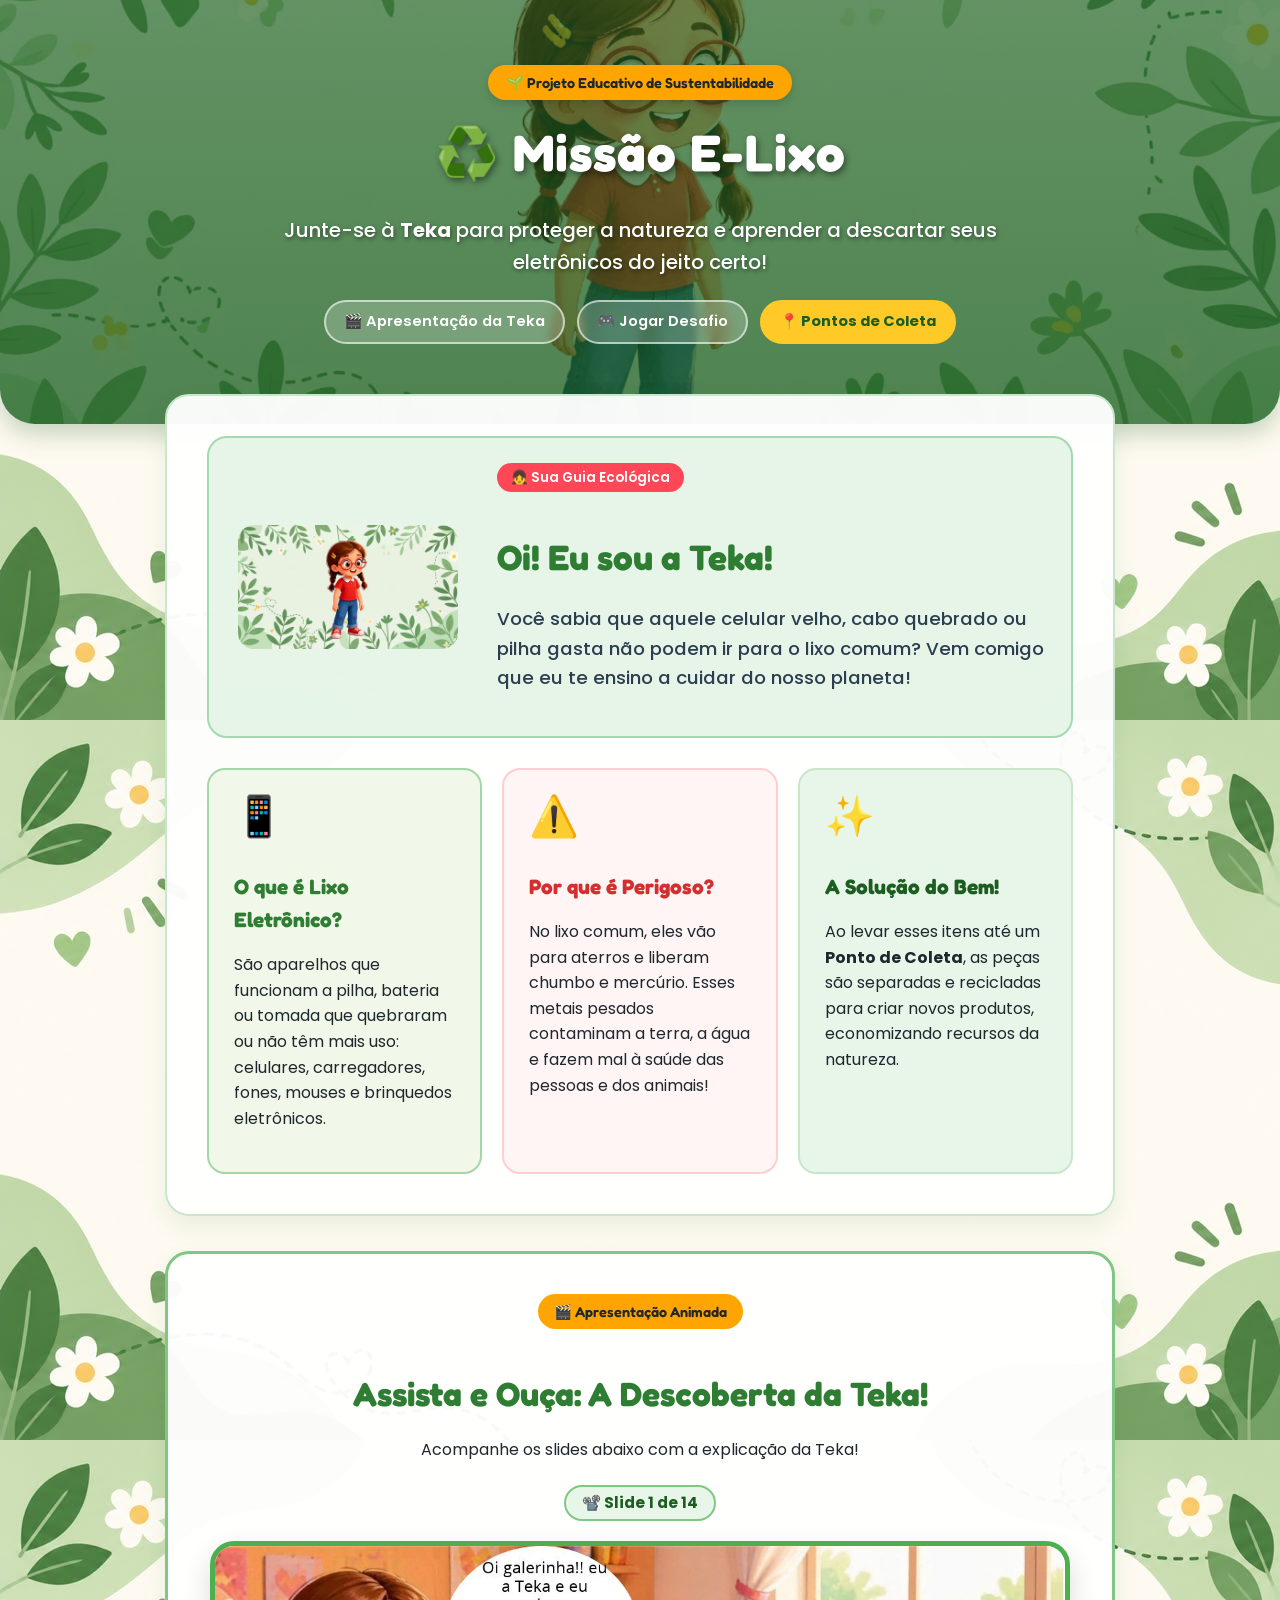
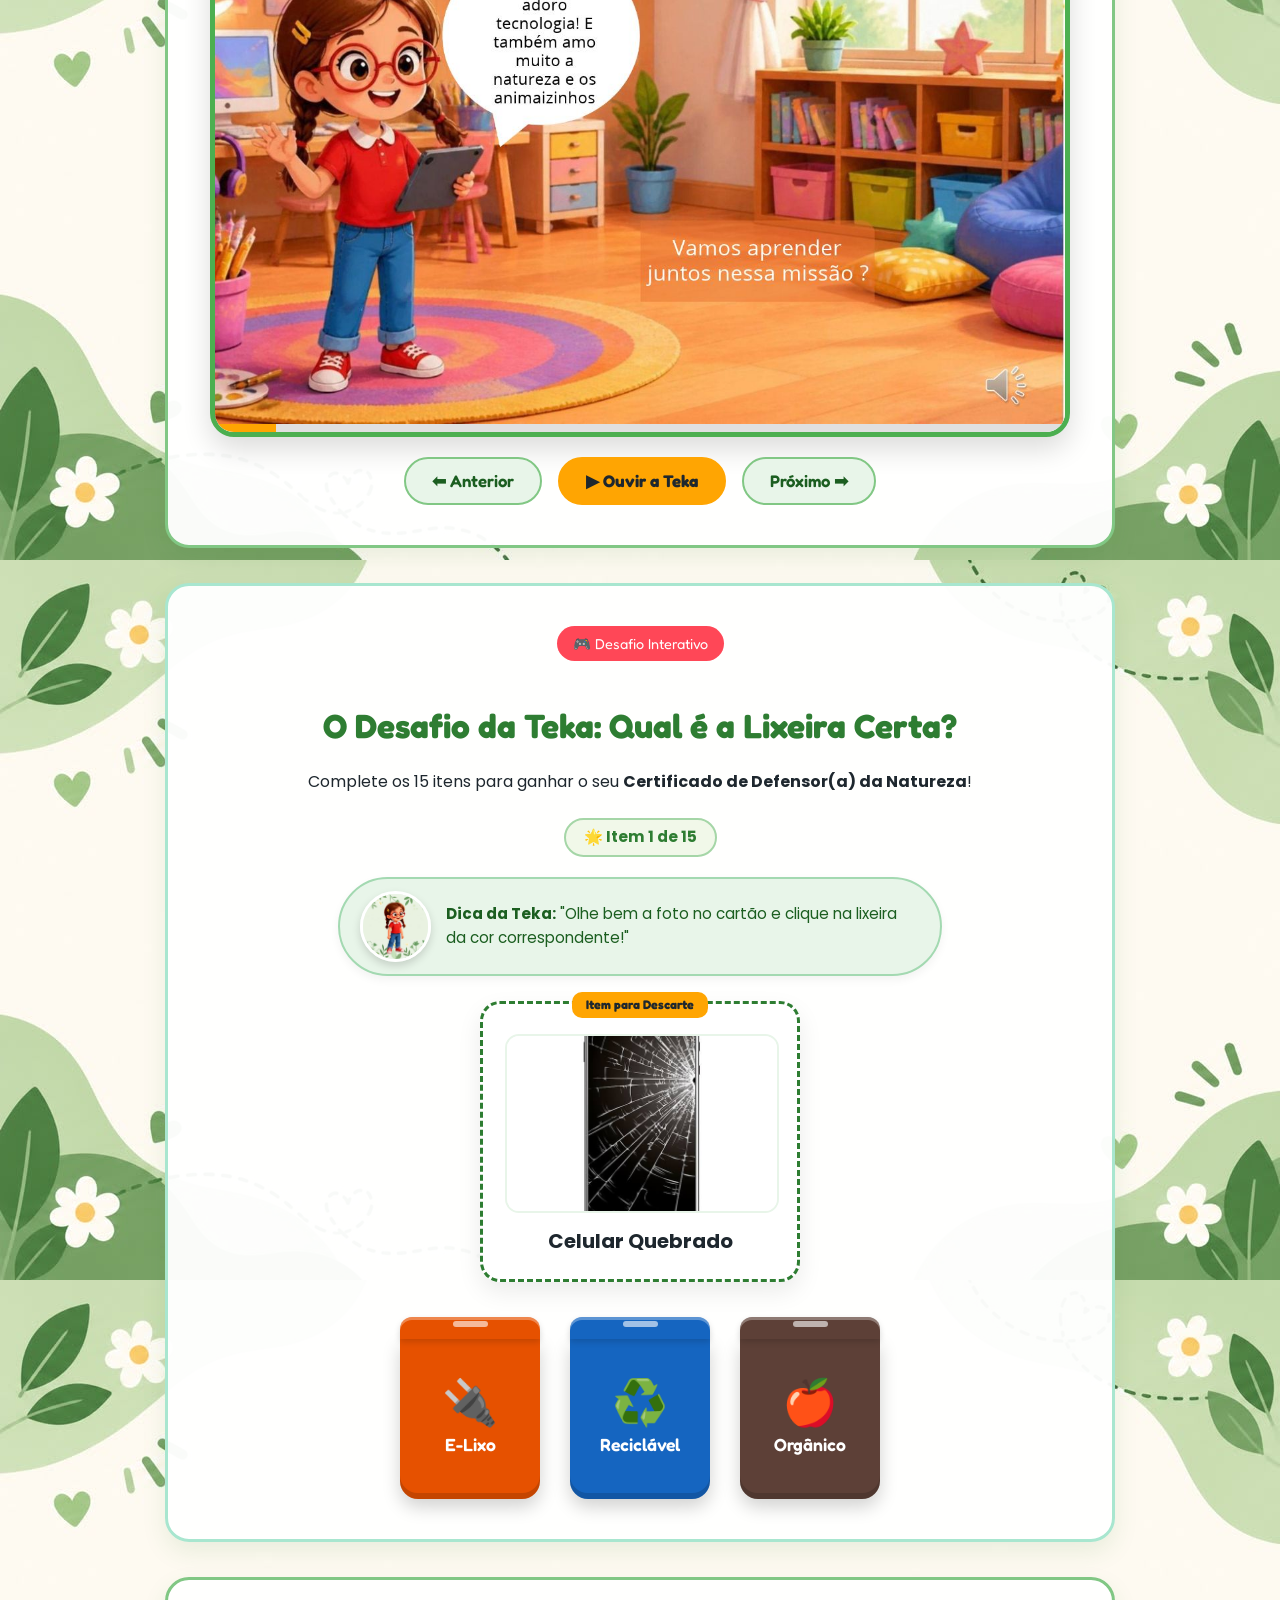
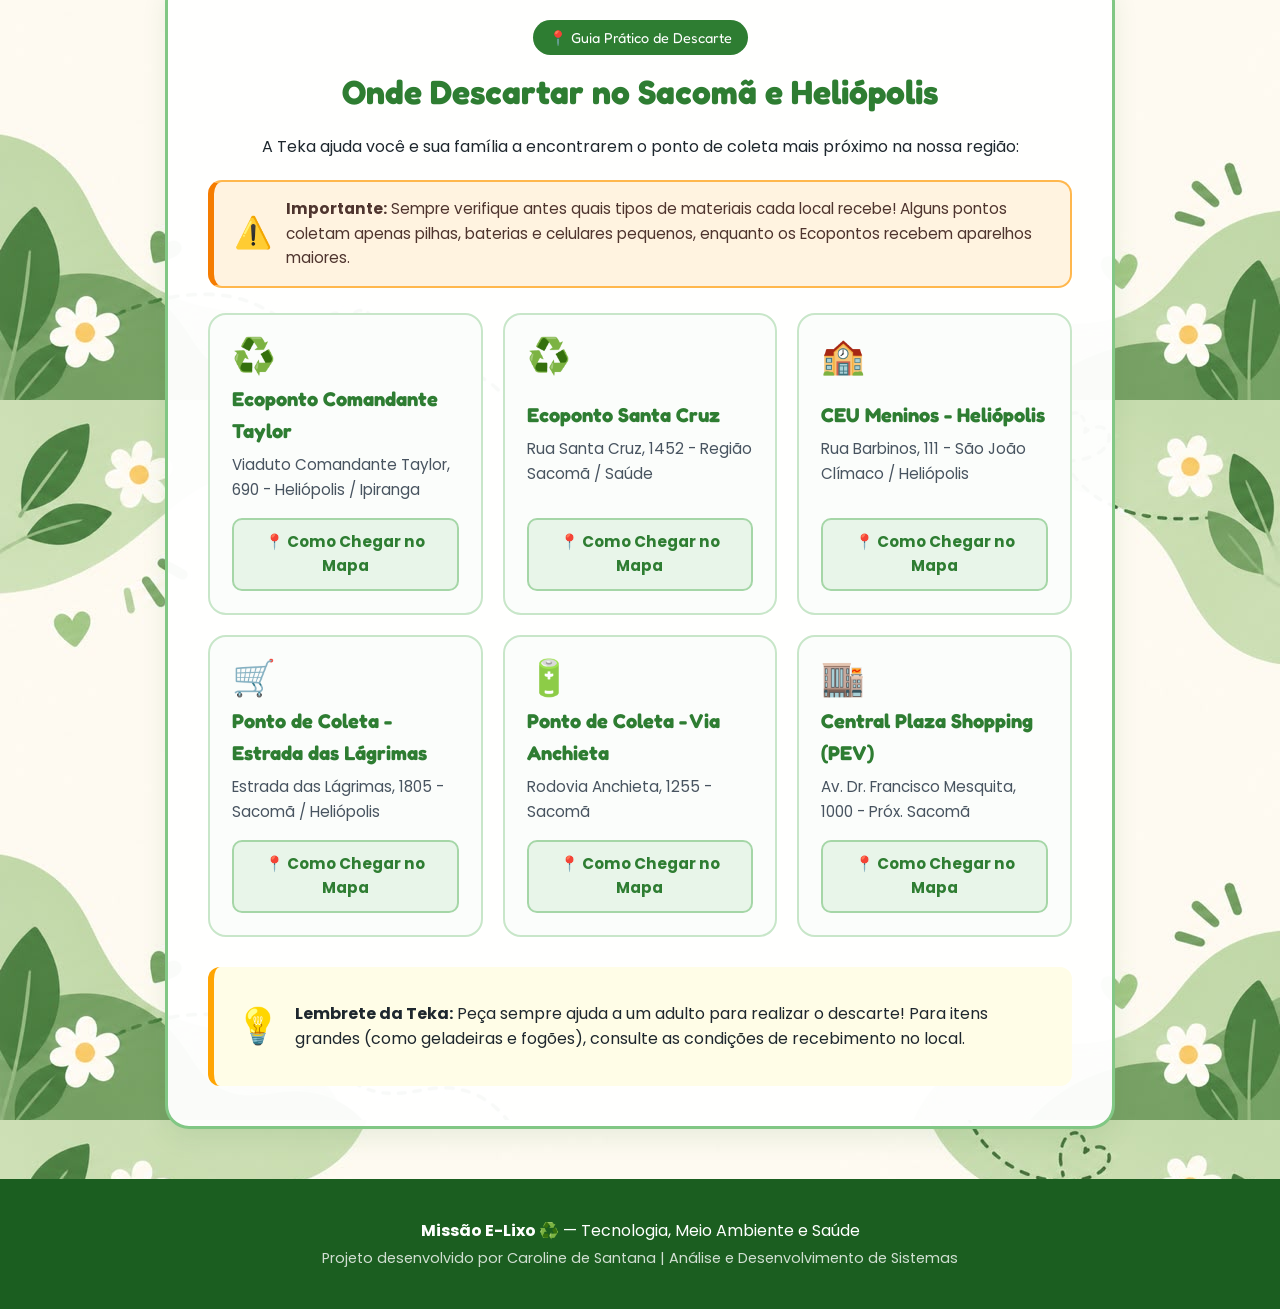
==== commit bc8d75a6: "Atualiza pra versão FINAL do projeto" ====
--- a/index.html
+++ b/index.html
@@ -7,7 +7,946 @@
     <link rel="preconnect" href="https://fonts.googleapis.com">
     <link rel="preconnect" href="https://fonts.gstatic.com" crossorigin>
     <link href="https://fonts.googleapis.com/css2?family=Fredoka:wght@500;600;700&family=Poppins:wght@400;500;600;700&display=swap" rel="stylesheet">
-    <link rel="stylesheet" href="style.css">
+    
+    <style>
+        html {
+            scroll-behavior: smooth;
+        }
+
+        body {
+            font-family: 'Poppins', sans-serif;
+            line-height: 1.6;
+            color: #1e272e;
+            background-image: url('teca2.jpeg');
+            background-repeat: repeat;
+            background-position: center top;
+            background-color: #e4f4e6;
+            margin: 0;
+            padding: 0;
+        }
+
+        .emoji-render, .icone-gigante, .emoji-lixeira, .icon-header, .ponto-icon, .dica-icon, .aviso-icon {
+            font-family: 'Apple Color Emoji', 'Segoe UI Emoji', 'Segoe UI Symbol', 'Noto Color Emoji', sans-serif !important;
+            display: inline-block;
+            line-height: 1.1;
+        }
+
+        h1, h2, h3, .badge-topo, .badge-game, .badge-video, .badge-pontos, .label-lixeira, .cartao-tag, .certificado-titulo {
+            font-family: 'Fredoka', cursive, sans-serif;
+        }
+
+        /* Topo com a foto capaindex.jpg */
+        .hero {
+            position: relative;
+            background: linear-gradient(rgba(27, 94, 32, 0.65), rgba(27, 94, 32, 0.75)), url('capaindex.jpg') center/cover no-repeat;
+            background-color: #1b5e20;
+            color: #ffffff;
+            text-align: center;
+            padding: 65px 20px 80px 20px;
+            border-radius: 0 0 35px 35px;
+            box-shadow: 0 10px 25px rgba(27, 94, 32, 0.25);
+        }
+
+        .hero-content {
+            position: relative;
+            z-index: 2;
+            max-width: 800px;
+            margin: 0 auto;
+        }
+
+        .badge-topo {
+            background-color: #ffa502;
+            color: #1e272e;
+            padding: 6px 18px;
+            border-radius: 30px;
+            font-size: 0.9em;
+            font-weight: 600;
+            display: inline-block;
+            margin-bottom: 12px;
+            box-shadow: 0 4px 10px rgba(0,0,0,0.15);
+        }
+
+        .hero h1 {
+            font-size: 3.2em;
+            margin: 0 0 10px 0;
+            text-shadow: 2px 3px 6px rgba(0, 0, 0, 0.45);
+            letter-spacing: 1px;
+        }
+
+        .hero p {
+            font-size: 1.25em;
+            font-weight: 500;
+            text-shadow: 1px 2px 4px rgba(0, 0, 0, 0.45);
+            margin-bottom: 22px;
+        }
+
+        .hero-atalhos {
+            display: flex;
+            justify-content: center;
+            gap: 12px;
+            flex-wrap: wrap;
+        }
+
+        .btn-atalho {
+            background: rgba(255, 255, 255, 0.22);
+            backdrop-filter: blur(4px);
+            color: #ffffff;
+            text-decoration: none;
+            padding: 8px 18px;
+            border-radius: 25px;
+            font-weight: 600;
+            font-size: 0.92em;
+            border: 2px solid rgba(255, 255, 255, 0.6);
+            transition: all 0.2s ease;
+        }
+
+        .btn-atalho:hover {
+            background: #ffffff;
+            color: #1b5e20;
+            transform: translateY(-2px);
+        }
+
+        .btn-atalho-destaque {
+            background: #ffca28;
+            color: #1b5e20;
+            border-color: #ffca28;
+            font-weight: 700;
+        }
+
+        .container {
+            max-width: 950px;
+            margin: -30px auto 40px auto;
+            padding: 0 20px;
+            position: relative;
+            z-index: 3;
+        }
+
+        .card-section {
+            background: rgba(255, 255, 255, 0.96);
+            border-radius: 24px;
+            padding: 40px;
+            margin-bottom: 35px;
+            box-shadow: 0 10px 25px rgba(46, 125, 50, 0.1);
+            border: 2px solid #c8e6c9;
+        }
+
+        .teka-apresentacao {
+            display: flex;
+            align-items: center;
+            gap: 35px;
+            background: rgba(228, 244, 230, 0.9);
+            padding: 25px;
+            border-radius: 20px;
+            border: 2px solid #a3d9b1;
+            margin-bottom: 30px;
+        }
+
+        .teka-img-frame {
+            flex-shrink: 0;
+            background-color: transparent;
+            padding: 4px;
+            border-radius: 22px;
+        }
+
+        .teka-img-frame img {
+            width: 220px;
+            height: auto;
+            display: block;
+            border-radius: 16px;
+        }
+
+        .teka-balao {
+            flex-grow: 1;
+        }
+
+        .tag-personagem {
+            background-color: #ff4757;
+            color: #ffffff;
+            font-size: 0.85em;
+            font-weight: 600;
+            padding: 4px 14px;
+            border-radius: 20px;
+            display: inline-block;
+            margin-bottom: 8px;
+        }
+
+        .teka-balao h2 {
+            color: #2e7d32;
+            font-size: 2.2em;
+            margin-bottom: 10px;
+        }
+
+        .teka-balao p {
+            font-size: 1.15em;
+            color: #2c3e50;
+            font-weight: 500;
+        }
+
+        .explicacao-grid {
+            display: grid;
+            grid-template-columns: repeat(auto-fit, minmax(250px, 1fr));
+            gap: 20px;
+        }
+
+        .explicacao-box {
+            padding: 25px;
+            border-radius: 18px;
+            transition: transform 0.2s ease, box-shadow 0.2s ease;
+        }
+
+        .explicacao-box:hover {
+            transform: translateY(-5px);
+            box-shadow: 0 8px 20px rgba(0,0,0,0.06);
+        }
+
+        .icon-header {
+            font-size: 2.5em;
+            margin-bottom: 10px;
+        }
+
+        .explicacao-box h3 {
+            font-size: 1.3em;
+            margin-bottom: 8px;
+        }
+
+        .box-o-que-e { border: 2px solid #a5d6a7; background-color: #f1f8e9; }
+        .box-o-que-e h3 { color: #2e7d32; }
+
+        .box-perigo { border: 2px solid #ffcdd2; background-color: #fff5f5; }
+        .box-perigo h3 { color: #d32f2f; }
+
+        .box-solucao { border: 2px solid #c8e6c9; background-color: #e8f5e9; }
+        .box-solucao h3 { color: #1b5e20; }
+
+        .video-section {
+            text-align: center;
+            border: 3px solid #81c784;
+        }
+
+        .badge-video {
+            background-color: #ffa502;
+            color: #1e272e;
+            padding: 6px 16px;
+            border-radius: 20px;
+            font-size: 0.9em;
+            font-weight: 600;
+            display: inline-block;
+            margin-bottom: 10px;
+        }
+
+        .video-header h2 {
+            color: #2e7d32;
+            font-size: 2.1em;
+            margin-bottom: 6px;
+        }
+
+        .indicador-slide {
+            display: inline-block;
+            background: #e8f5e9;
+            color: #1b5e20;
+            font-weight: 700;
+            padding: 4px 16px;
+            border-radius: 20px;
+            border: 2px solid #81c784;
+            margin-top: 6px;
+            font-size: 0.95em;
+        }
+
+        .slide-palco-wrapper {
+            max-width: 850px;
+            margin: 20px auto 0 auto;
+            border: 5px solid #4caf50;
+            border-radius: 24px;
+            box-shadow: 0 12px 28px rgba(0,0,0,0.14);
+            overflow: hidden;
+            background: #ffffff;
+            line-height: 0;
+        }
+
+        .slide-img-firme {
+            width: 100%;
+            height: auto;
+            display: block;
+            user-select: none;
+            -webkit-user-drag: none;
+        }
+
+        .barra-progresso-limpa {
+            width: 100%;
+            height: 8px;
+            background: #e0e0e0;
+            overflow: hidden;
+        }
+
+        .progress-bar {
+            height: 100%;
+            background: #ffa502;
+            width: 7.14%;
+            transition: width 0.35s ease;
+        }
+
+        .controles-apresentacao {
+            max-width: 850px;
+            margin: 20px auto 0 auto;
+            display: flex;
+            align-items: center;
+            justify-content: center;
+            gap: 16px;
+            flex-wrap: wrap;
+        }
+
+        .btn-slide-nav {
+            background: #e8f5e9;
+            color: #1b5e20;
+            border: 2px solid #81c784;
+            padding: 12px 26px;
+            border-radius: 30px;
+            font-family: 'Fredoka', cursive, sans-serif;
+            font-weight: 600;
+            font-size: 1.05rem;
+            cursor: pointer;
+            transition: all 0.2s ease;
+        }
+
+        .btn-slide-nav:hover {
+            background: #c8e6c9;
+            transform: translateY(-2px);
+        }
+
+        .btn-slide-destaque {
+            background: #ffa502;
+            color: #1e272e;
+            border-color: #ffa502;
+            font-weight: 700;
+        }
+
+        .btn-slide-destaque:hover {
+            background: #ffca28;
+        }
+
+        .jogo-section {
+            background-color: rgba(255, 255, 255, 0.96);
+            border: 3px solid #a8e6cf;
+            text-align: center;
+        }
+
+        .badge-game {
+            background-color: #ff4757;
+            color: #ffffff;
+            padding: 6px 16px;
+            border-radius: 20px;
+            font-size: 0.9em;
+            display: inline-block;
+            margin-bottom: 10px;
+        }
+
+        .jogo-header h2 {
+            color: #2e7d32;
+            font-size: 2.1em;
+            margin-bottom: 6px;
+        }
+
+        .placar-progresso {
+            display: inline-block;
+            margin-top: 8px;
+            background: #f1f8e9;
+            color: #2e7d32;
+            font-weight: 700;
+            font-size: 0.95em;
+            padding: 5px 18px;
+            border-radius: 20px;
+            border: 2px solid #a5d6a7;
+        }
+
+        .area-jogo {
+            margin-top: 20px;
+        }
+
+        .teka-guia-jogo {
+            display: flex;
+            align-items: center;
+            justify-content: center;
+            gap: 15px;
+            margin-bottom: 25px;
+            background-color: #e8f5e9;
+            padding: 12px 20px;
+            border-radius: 50px;
+            border: 2px solid #a3d9b1;
+            max-width: 560px;
+            margin-left: auto;
+            margin-right: auto;
+            box-shadow: 0 4px 10px rgba(0,0,0,0.05);
+            transition: transform 0.3s ease, border-color 0.3s ease;
+        }
+
+        .teka-guia-jogo.teka-jogo-falando {
+            border-color: #ffa502;
+            box-shadow: 0 0 18px rgba(255, 165, 2, 0.45);
+        }
+
+        .teka-guia-jogo.teka-jogo-falando .teka-avatar-jogo {
+            animation: avatarJogoFalando 0.4s ease-in-out infinite alternate;
+            border-color: #ffa502;
+        }
+
+        @keyframes avatarJogoFalando {
+            from { transform: scale(1) rotate(-3deg); }
+            to   { transform: scale(1.1) rotate(3deg); }
+        }
+
+        .teka-avatar-jogo {
+            width: 65px;
+            height: 65px;
+            border-radius: 50%;
+            object-fit: cover;
+            border: 3px solid #ffffff;
+            box-shadow: 0 4px 8px rgba(0,0,0,0.15);
+            flex-shrink: 0;
+        }
+
+        .balao-jogo p {
+            margin: 0;
+            font-size: 0.95em;
+            color: #1b5e20;
+            text-align: left;
+        }
+
+        .cartao-desafio {
+            background: #ffffff;
+            border: 3px dashed #2e7d32;
+            border-radius: 20px;
+            padding: 22px;
+            width: 270px;
+            margin: 0 auto 35px auto;
+            box-shadow: 0 10px 25px rgba(0,0,0,0.08);
+            position: relative;
+            transition: transform 0.25s cubic-bezier(0.175, 0.885, 0.32, 1.275);
+        }
+
+        .cartao-tag {
+            position: absolute;
+            top: -12px;
+            left: 50%;
+            transform: translateX(-50%);
+            background-color: #ffa502;
+            color: #1e272e;
+            font-size: 0.78em;
+            padding: 3px 14px;
+            border-radius: 10px;
+            font-weight: 700;
+            white-space: nowrap;
+        }
+
+        .foto-item-wrapper {
+            width: 100%;
+            height: 175px;
+            margin-top: 8px;
+            border-radius: 14px;
+            overflow: hidden;
+            background: #f8f9fa;
+            display: flex;
+            align-items: center;
+            justify-content: center;
+            border: 2px solid #e8f5e9;
+        }
+
+        #foto-item {
+            width: 100%;
+            height: 100%;
+            object-fit: cover;
+            display: block;
+        }
+
+        .icone-gigante {
+            font-size: 5em;
+        }
+
+        .nome-desafio {
+            font-size: 1.25em;
+            font-weight: 700;
+            color: #1e272e;
+            margin-top: 12px;
+        }
+
+        .opcoes-lixeiras {
+            display: flex;
+            justify-content: center;
+            gap: 30px;
+            flex-wrap: wrap;
+        }
+
+        .lixeira-container {
+            width: 140px;
+            cursor: pointer;
+            transition: transform 0.25s ease;
+            user-select: none;
+        }
+
+        .lixeira-container:hover {
+            transform: translateY(-10px);
+        }
+
+        .tampa-3d {
+            height: 22px;
+            border-radius: 12px 12px 0 0;
+            position: relative;
+            box-shadow: inset 0 3px 0 rgba(255,255,255,0.3), 0 3px 6px rgba(0,0,0,0.15);
+        }
+
+        .puxador {
+            width: 35px;
+            height: 6px;
+            background-color: rgba(255,255,255,0.6);
+            border-radius: 4px;
+            margin: 0 auto;
+            position: relative;
+            top: 4px;
+        }
+
+        .corpo-3d {
+            height: 140px;
+            border-radius: 0 0 18px 18px;
+            display: flex;
+            flex-direction: column;
+            align-items: center;
+            justify-content: center;
+            color: #ffffff;
+            padding: 10px;
+            box-shadow: 0 8px 18px rgba(0,0,0,0.18), inset 0 -6px 0 rgba(0,0,0,0.15);
+        }
+
+        .emoji-lixeira {
+            font-size: 2.8em;
+            margin-bottom: 4px;
+        }
+
+        .label-lixeira {
+            font-size: 1.1em;
+            font-weight: 600;
+        }
+
+        .l-eletronico .tampa-3d, .l-eletronico .corpo-3d { background-color: #e65100; }
+        .l-reciclavel .tampa-3d, .l-reciclavel .corpo-3d { background-color: #1565c0; }
+        .l-organico .tampa-3d, .l-organico .corpo-3d { background-color: #5d4037; }
+
+        #feedback-jogo {
+            margin-top: 30px;
+            padding: 16px;
+            border-radius: 14px;
+            font-weight: 700;
+            font-size: 1.15em;
+        }
+
+        .escondido { display: none !important; }
+        .sucesso { background-color: #d4edda; color: #155724; border: 2px solid #c3e6cb; }
+        .erro { background-color: #f8d7da; color: #721c24; border: 2px solid #f5c6cb; }
+
+        .certificado-wrapper {
+            margin-top: 25px;
+            animation: aparecerSuave 0.5s ease-out;
+        }
+
+        @keyframes aparecerSuave {
+            from { opacity: 0; transform: scale(0.92); }
+            to { opacity: 1; transform: scale(1); }
+        }
+
+        .input-nome-box {
+            background: #e8f5e9;
+            border: 2px solid #81c784;
+            padding: 18px;
+            border-radius: 16px;
+            max-width: 550px;
+            margin: 0 auto 25px auto;
+        }
+
+        .input-nome-box label {
+            display: block;
+            font-weight: 700;
+            color: #1b5e20;
+            margin-bottom: 10px;
+            font-size: 1.05em;
+        }
+
+        .input-nome-box input {
+            width: 85%;
+            max-width: 380px;
+            padding: 10px 16px;
+            font-size: 1.05em;
+            border: 2px solid #4caf50;
+            border-radius: 12px;
+            font-family: 'Poppins', sans-serif;
+            text-align: center;
+            outline: none;
+        }
+
+        .input-nome-box input:focus {
+            border-color: #ffa502;
+            box-shadow: 0 0 8px rgba(255, 165, 2, 0.4);
+        }
+
+        .certificado-card {
+            background: linear-gradient(135deg, #fffdf7 0%, #f1f8e9 100%);
+            border: 8px solid #2e7d32;
+            border-radius: 24px;
+            padding: 14px;
+            max-width: 720px;
+            margin: 0 auto;
+            box-shadow: 0 15px 35px rgba(0,0,0,0.14);
+        }
+
+        .certificado-borda-interna {
+            border: 3px dashed #ffa502;
+            border-radius: 16px;
+            padding: 35px 30px;
+            position: relative;
+        }
+
+        .certificado-medalha {
+            font-size: 3.6em;
+            margin-bottom: 5px;
+        }
+
+        .certificado-subtitulo {
+            display: block;
+            font-size: 0.85em;
+            font-weight: 700;
+            letter-spacing: 2px;
+            color: #e65100;
+            margin-bottom: 6px;
+        }
+
+        .certificado-titulo {
+            color: #1b5e20;
+            font-size: 2.2em;
+            margin: 0 0 15px 0;
+        }
+
+        .certificado-texto-intro {
+            font-size: 1.1em;
+            color: #37474f;
+            margin: 0;
+        }
+
+        .certificado-nome-destaque {
+            font-family: 'Fredoka', cursive, sans-serif;
+            font-size: 2.1em;
+            color: #2e7d32;
+            border-bottom: 3px solid #81c784;
+            display: inline-block;
+            min-width: 280px;
+            padding: 4px 20px;
+            margin: 10px 0 18px 0;
+        }
+
+        .certificado-descricao {
+            font-size: 1.05em;
+            color: #2c3e50;
+            max-width: 560px;
+            margin: 0 auto 28px auto;
+        }
+
+        .certificado-rodape {
+            display: flex;
+            align-items: center;
+            justify-content: space-around;
+            flex-wrap: wrap;
+            gap: 20px;
+            margin-top: 20px;
+            padding-top: 15px;
+            border-top: 1px solid #c8e6c9;
+        }
+
+        .certificado-assinatura-bloco {
+            display: flex;
+            align-items: center;
+            gap: 12px;
+            text-align: left;
+        }
+
+        .certificado-avatar-teka {
+            width: 60px;
+            height: 60px;
+            border-radius: 50%;
+            object-fit: cover;
+            border: 3px solid #4caf50;
+        }
+
+        .linha-assinatura {
+            font-weight: 700;
+            color: #1b5e20;
+            font-size: 1em;
+        }
+
+        .selo-oficial {
+            background: #ffa502;
+            color: #1e272e;
+            padding: 10px 18px;
+            border-radius: 50px;
+            font-weight: 800;
+            font-size: 0.8em;
+            display: flex;
+            align-items: center;
+            gap: 8px;
+            box-shadow: 0 4px 10px rgba(0,0,0,0.12);
+            line-height: 1.2;
+            text-align: left;
+        }
+
+        .selo-oficial .emoji-render {
+            font-size: 2em;
+        }
+
+        .certificado-acoes {
+            margin-top: 25px;
+            display: flex;
+            justify-content: center;
+            gap: 15px;
+            flex-wrap: wrap;
+        }
+
+        .btn-certificado {
+            border: none;
+            padding: 14px 24px;
+            border-radius: 14px;
+            font-family: 'Poppins', sans-serif;
+            font-weight: 700;
+            font-size: 1em;
+            cursor: pointer;
+            transition: transform 0.2s, box-shadow 0.2s;
+        }
+
+        .btn-certificado:hover {
+            transform: translateY(-3px);
+            box-shadow: 0 6px 15px rgba(0,0,0,0.15);
+        }
+
+        .btn-imprimir {
+            background: #2e7d32;
+            color: #ffffff;
+        }
+
+        .btn-reiniciar {
+            background: #ffa502;
+            color: #1e272e;
+        }
+
+        .encerramento-wrapper {
+            margin-top: 40px;
+            padding-top: 30px;
+            border-top: 3px dashed #81c784;
+            text-align: center;
+        }
+
+        .encerramento-wrapper h3 {
+            color: #2e7d32;
+            font-size: 1.8em;
+            margin-bottom: 15px;
+        }
+
+        .encerramento-palco {
+            max-width: 720px;
+            margin: 0 auto 20px auto;
+        }
+
+        .pontos-section {
+            border: 3px solid #81c784;
+        }
+
+        .pontos-header {
+            text-align: center;
+        }
+
+        .badge-pontos {
+            background-color: #2e7d32;
+            color: #ffffff;
+            padding: 6px 16px;
+            border-radius: 20px;
+            font-size: 0.9em;
+            display: inline-block;
+            margin-bottom: 10px;
+        }
+
+        .pontos-header h2 {
+            color: #2e7d32;
+            font-size: 2.1em;
+            margin: 0 0 8px 0;
+        }
+
+        .aviso-verificacao-materiais {
+            display: flex;
+            align-items: center;
+            gap: 14px;
+            margin-top: 20px;
+            background-color: #fff3e0;
+            border: 2px solid #ffb74d;
+            border-left: 6px solid #f57c00;
+            padding: 15px 20px;
+            border-radius: 14px;
+            color: #4e342e;
+            font-size: 0.96em;
+        }
+
+        .aviso-icon {
+            font-size: 2em;
+            flex-shrink: 0;
+        }
+
+        .pontos-grid {
+            display: grid;
+            grid-template-columns: repeat(auto-fit, minmax(260px, 1fr));
+            gap: 20px;
+            margin-top: 25px;
+        }
+
+        .ponto-card {
+            background-color: #fbfdfb;
+            border: 2px solid #c8e6c9;
+            padding: 22px;
+            border-radius: 18px;
+            display: flex;
+            flex-direction: column;
+            justify-content: space-between;
+            transition: transform 0.2s ease, box-shadow 0.2s ease;
+        }
+
+        .ponto-card:hover {
+            transform: translateY(-4px);
+            box-shadow: 0 8px 18px rgba(46, 125, 50, 0.12);
+        }
+
+        .ponto-icon {
+            font-size: 2.2em;
+            margin-bottom: 8px;
+        }
+
+        .ponto-card h3 {
+            color: #2e7d32;
+            font-size: 1.25em;
+            margin: 0 0 6px 0;
+        }
+
+        .ponto-card p {
+            color: #485460;
+            font-size: 0.95em;
+            margin: 0 0 16px 0;
+        }
+
+        .btn-maps, .btn-maps:visited {
+            display: block;
+            padding: 10px 15px;
+            background-color: #e8f5e9;
+            color: #2e7d32 !important;
+            text-decoration: none !important;
+            border-radius: 10px;
+            font-weight: 700;
+            font-size: 0.95em;
+            text-align: center;
+            border: 2px solid #a5d6a7;
+            transition: background 0.2s;
+        }
+
+        .btn-maps:hover {
+            background-color: #c8e6c9;
+        }
+
+        .dica-importante {
+            display: flex;
+            align-items: center;
+            gap: 15px;
+            margin-top: 30px;
+            background-color: #fffde7;
+            border-left: 6px solid #ffa502;
+            padding: 18px 22px;
+            border-radius: 12px;
+        }
+
+        .dica-icon {
+            font-size: 2.2em;
+        }
+
+        footer {
+            text-align: center;
+            padding: 35px 20px;
+            background: #1b5e20;
+            color: #ffffff;
+            margin-top: 50px;
+        }
+
+        footer p { margin: 4px 0; }
+        .credito-autor { opacity: 0.8; font-size: 0.9em; }
+
+        @media print {
+            @page {
+                size: A4 landscape;
+                margin: 10mm;
+            }
+
+            html, body {
+                background: #ffffff !important;
+                background-image: none !important;
+                margin: 0 !important;
+                padding: 0 !important;
+                height: auto !important;
+                min-height: 0 !important;
+                overflow: visible !important;
+                -webkit-print-color-adjust: exact !important;
+                print-color-adjust: exact !important;
+            }
+
+            header.hero,
+            .teka-hero-card,
+            #secao-video,
+            #secao-pontos,
+            footer,
+            .jogo-header,
+            #area-jogo-ativa,
+            .nao-imprimir {
+                display: none !important;
+            }
+
+            main.container,
+            #secao-desafio,
+            #tela-certificado {
+                margin: 0 !important;
+                padding: 0 !important;
+                border: none !important;
+                box-shadow: none !important;
+                background: transparent !important;
+                width: 100% !important;
+                max-width: 100% !important;
+                display: block !important;
+            }
+
+            #certificado-imprimivel {
+                position: static !important;
+                width: 100% !important;
+                max-width: 760px !important;
+                margin: 0 auto !important;
+                box-shadow: none !important;
+                page-break-before: avoid !important;
+                page-break-after: avoid !important;
+                page-break-inside: avoid !important;
+                break-inside: avoid !important;
+            }
+        }
+
+        @media (max-width: 768px) {
+            .hero h1 { font-size: 2.4em; }
+            .card-section { padding: 25px 18px; }
+            .teka-apresentacao { flex-direction: column; text-align: center; }
+            .teka-img-frame img { width: 180px; }
+            .teka-guia-jogo { flex-direction: column; text-align: center; border-radius: 20px; }
+            .balao-jogo p { text-align: center; }
+            .opcoes-lixeiras { gap: 15px; }
+            .lixeira-container { width: 105px; }
+            .corpo-3d { height: 120px; }
+            .emoji-lixeira { font-size: 2.2em; }
+            .certificado-titulo { font-size: 1.6em; }
+            .certificado-nome-destaque { font-size: 1.5em; min-width: auto; }
+            .aviso-verificacao-materiais { flex-direction: column; text-align: center; }
+        }
+    </style>
 </head>
 <body>
 
@@ -29,7 +968,7 @@
         <section class="card-section teka-hero-card">
             <div class="teka-apresentacao">
                 <div class="teka-img-frame">
-                    <img src="teka-nova.jpg" onerror="this.onerror=null; this.src='teka-nova.jpeg';" alt="Oi! Eu sou a Teka!">
+                    <img src="teka-nova.jpg" onerror="this.onerror=null; this.src='capaindex.jpg';" alt="Oi! Eu sou a Teka!">
                 </div>
                 <div class="teka-balao">
                     <span class="tag-personagem">👧 Sua Guia Ecológica</span>
@@ -64,19 +1003,20 @@
                 <span class="badge-video">🎬 Apresentação Animada</span>
                 <h2>Assista e Ouça: A Descoberta da Teka!</h2>
                 <p>Acompanhe os slides abaixo com a explicação da Teka!</p>
+                <div class="indicador-slide">📽️ Slide <span id="num-slide-atual">1</span> de 14</div>
             </div>
 
             <div class="slide-palco-wrapper" id="videoContainer">
-                <img id="cenarioBgImg" class="slide-img-firme" src="1.jpeg" alt="Slide da Apresentação da Teka">
+                <img id="cenarioBgImg" class="slide-img-firme" src="1.jpg" alt="Slide da Apresentação da Teka">
                 <div class="barra-progresso-limpa">
                     <div class="progress-bar" id="progressBar"></div>
                 </div>
             </div>
 
             <div class="controles-apresentacao">
-                <button class="btn-slide-nav" onclick="voltarSlide()">⬅ Anterior</button>
-                <button class="btn-slide-nav btn-slide-destaque" id="btnPlayAudioSlide" onclick="tocarOuPausarAudioSlide()">▶ Ouvir a Teka</button>
-                <button class="btn-slide-nav" onclick="avancarSlide()">Próximo ➡</button>
+                <button type="button" class="btn-slide-nav" onclick="voltarSlide()">⬅ Anterior</button>
+                <button type="button" class="btn-slide-nav btn-slide-destaque" id="btnPlayAudioSlide" onclick="tocarOuPausarAudioSlide()">▶ Ouvir a Teka</button>
+                <button type="button" class="btn-slide-nav" onclick="avancarSlide()">Próximo ➡</button>
             </div>
         </section>
 
@@ -93,19 +1033,20 @@
             <div class="area-jogo" id="area-jogo-ativa">
                 
                 <div class="teka-guia-jogo" id="tekaGuiaJogoBox">
-                    <img src="teka-nova.jpg" onerror="this.onerror=null; this.src='teka-nova.jpeg';" alt="Teka ajudando no jogo" class="teka-avatar-jogo" id="tekaAvatarJogoImg">
+                    <img src="teka-nova.jpg" onerror="this.onerror=null; this.src='capaindex.jpg';" alt="Teka ajudando no jogo" class="teka-avatar-jogo" id="tekaAvatarJogoImg">
                     <div class="balao-jogo">
                         <p id="fala-teka-jogo"><strong>Dica da Teka:</strong> "Olhe bem a foto no cartão e clique na lixeira da cor correspondente!"</p>
                     </div>
                 </div>
 
+                <!-- Já inicia preenchido com o Item 1 para nunca ficar em "Carregando..." -->
                 <div class="cartao-desafio" id="cartao-anima">
                     <div class="cartao-tag">Item para Descarte</div>
                     <div class="foto-item-wrapper">
-                        <img id="foto-item" src="" alt="Item para descarte">
+                        <img id="foto-item" src="celular.jfif" alt="Celular Quebrado">
                         <div id="icone-item" class="icone-gigante emoji-render escondido">📱</div>
                     </div>
-                    <div id="nome-item" class="nome-desafio">Carregando...</div>
+                    <div id="nome-item" class="nome-desafio">Celular Quebrado</div>
                 </div>
 
                 <div class="opcoes-lixeiras">
@@ -164,7 +1105,7 @@
 
                         <div class="certificado-rodape">
                             <div class="certificado-assinatura-bloco">
-                                <img src="teka-nova.jpg" onerror="this.onerror=null; this.src='teka-nova.jpeg';" alt="Teka" class="certificado-avatar-teka">
+                                <img src="teka-nova.jpg" onerror="this.onerror=null; this.src='capaindex.jpg';" alt="Teka" class="certificado-avatar-teka">
                                 <div>
                                     <div class="linha-assinatura">Teka • Guia Ecológica</div>
                                     <small id="data-certificado">Missão Cumprida!</small>
@@ -179,8 +1120,18 @@
                 </div>
 
                 <div class="certificado-acoes nao-imprimir">
-                    <button class="btn-certificado btn-imprimir" onclick="imprimirCertificado()">🖨️ Imprimir / Salvar Certificado</button>
-                    <button class="btn-certificado btn-reiniciar" onclick="reiniciarJogo()">🔄 Jogar Novamente</button>
+                    <button type="button" class="btn-certificado btn-imprimir" onclick="imprimirCertificado()">🖨️ Imprimir / Salvar Certificado</button>
+                    <button type="button" class="btn-certificado btn-reiniciar" onclick="reiniciarJogo()">🔄 Jogar Novamente</button>
+                </div>
+
+                <div class="encerramento-wrapper nao-imprimir">
+                    <h3>🎉 Missão Cumprida! Mensagem Final da Teka:</h3>
+                    <div class="slide-palco-wrapper encerramento-palco">
+                        <img id="imgEncerramento" src="encerramento.jpg" class="slide-img-firme" alt="Encerramento da Missão E-Lixo">
+                    </div>
+                    <div class="controles-apresentacao">
+                        <button type="button" class="btn-slide-nav btn-slide-destaque" id="btnAudioEncerramento" onclick="tocarOuPausarEncerramento()">▶ Ouvir Encerramento da Teka</button>
+                    </div>
                 </div>
             </div>
         </section>
@@ -268,6 +1219,488 @@
         <p class="credito-autor">Projeto desenvolvido por Caroline de Santana | Análise e Desenvolvimento de Sistemas</p>
     </footer>
 
-    <script src="script.js"></script>
+    <!-- JAVASCRIPT EMBUTIDO DIRETAMENTE PARA NÃO FALHAR NUNCA -->
+    <script>
+        let audioCtx = null;
+        let voiceEnabled = true;
+
+        function inicializarAudio() {
+            if (!audioCtx) {
+                const AudioContextClass = window.AudioContext || window.webkitAudioContext;
+                if (AudioContextClass) {
+                    audioCtx = new AudioContextClass();
+                }
+            }
+            if (audioCtx && audioCtx.state === 'suspended') {
+                audioCtx.resume();
+            }
+        }
+
+        function tocarSomAcerto() {
+            if (!voiceEnabled) return;
+            inicializarAudio();
+            if (!audioCtx) return;
+
+            const agora = audioCtx.currentTime;
+            const notas = [523.25, 659.25, 783.99, 1046.50];
+
+            notas.forEach((freq, index) => {
+                const osc = audioCtx.createOscillator();
+                const gain = audioCtx.createGain();
+                osc.type = 'triangle';
+                osc.frequency.setValueAtTime(freq, agora + index * 0.09);
+
+                gain.gain.setValueAtTime(0.22, agora + index * 0.09);
+                gain.gain.exponentialRampToValueAtTime(0.001, agora + index * 0.09 + 0.25);
+
+                osc.connect(gain);
+                gain.connect(audioCtx.destination);
+
+                osc.start(agora + index * 0.09);
+                osc.stop(agora + index * 0.09 + 0.25);
+            });
+        }
+
+        function tocarSomErro() {
+            if (!voiceEnabled) return;
+            inicializarAudio();
+            if (!audioCtx) return;
+
+            const agora = audioCtx.currentTime;
+            const notas = [220, 175];
+
+            notas.forEach((freq, index) => {
+                const osc = audioCtx.createOscillator();
+                const gain = audioCtx.createGain();
+                osc.type = 'sawtooth';
+                osc.frequency.setValueAtTime(freq, agora + index * 0.16);
+
+                gain.gain.setValueAtTime(0.15, agora + index * 0.16);
+                gain.gain.exponentialRampToValueAtTime(0.001, agora + index * 0.16 + 0.22);
+
+                osc.connect(gain);
+                gain.connect(audioCtx.destination);
+
+                osc.start(agora + index * 0.16);
+                osc.stop(agora + index * 0.16 + 0.22);
+            });
+        }
+
+        function tocarFanfarraVitoria() {
+            if (!voiceEnabled) return;
+            inicializarAudio();
+            if (!audioCtx) return;
+
+            const agora = audioCtx.currentTime;
+            const melodia = [
+                { freq: 523.25, tempo: 0.0, dur: 0.15 },
+                { freq: 659.25, tempo: 0.15, dur: 0.15 },
+                { freq: 783.99, tempo: 0.30, dur: 0.15 },
+                { freq: 1046.50, tempo: 0.45, dur: 0.35 },
+                { freq: 783.99, tempo: 0.80, dur: 0.18 },
+                { freq: 1046.50, tempo: 1.00, dur: 0.60 }
+            ];
+
+            melodia.forEach(nota => {
+                const osc = audioCtx.createOscillator();
+                const gain = audioCtx.createGain();
+                osc.type = 'triangle';
+                osc.frequency.setValueAtTime(nota.freq, agora + nota.tempo);
+
+                gain.gain.setValueAtTime(0.28, agora + nota.tempo);
+                gain.gain.exponentialRampToValueAtTime(0.001, agora + nota.tempo + nota.dur);
+
+                osc.connect(gain);
+                gain.connect(audioCtx.destination);
+
+                osc.start(agora + nota.tempo);
+                osc.stop(agora + nota.tempo + nota.dur);
+            });
+        }
+
+        const scenes = [
+            { numero: 1, audioFile: "cena1.mp3" },
+            { numero: 2, audioFile: "cena2.mp3" },
+            { numero: 3, audioFile: "cena3.mp3" },
+            { numero: 4, audioFile: "cena4.mp3" },
+            { numero: 5, audioFile: "cena5.mp3" },
+            { numero: 6, audioFile: "cena6.mp3" },
+            { numero: 7, audioFile: "cena7.mp3" },
+            { numero: 8, audioFile: "cena8.mp3" },
+            { numero: 9, audioFile: "cena9.mp3" },
+            { numero: 10, audioFile: "cena10.mp3" },
+            { numero: 11, audioFile: "cena11.mp3" },
+            { numero: 12, audioFile: "cena12.mp3" },
+            { numero: 13, audioFile: "cena13.mp3" },
+            { numero: 14, audioFile: "cena14.mp3" }
+        ];
+
+        let currentScene = 0;
+        let isPlaying = false;
+        let isPlayingEncerramento = false;
+        let playerVozSalva = new Audio();
+
+        function pararQualquerVoz() {
+            if (playerVozSalva) {
+                playerVozSalva.pause();
+                playerVozSalva.currentTime = 0;
+            }
+            isPlayingEncerramento = false;
+            atualizarBotaoEncerramento();
+        }
+
+        // Procura a imagem do slide na pasta principal ou em subpastas comuns
+        function carregarImagemSlide(numeroCena) {
+            const bgImg = document.getElementById("cenarioBgImg");
+            if (!bgImg) return;
+            
+            const possiveisNomes = [
+                numeroCena + ".jpg",
+                numeroCena + ".jpeg",
+                numeroCena + ".JPG",
+                "slides/" + numeroCena + ".jpg",
+                "slides/" + numeroCena + ".jpeg",
+                "imagens/" + numeroCena + ".jpg",
+                "img/" + numeroCena + ".jpg",
+                "slide" + numeroCena + ".jpg"
+            ];
+
+            let idx = 0;
+            function tentarProximo() {
+                if (idx >= possiveisNomes.length) return;
+                const arquivo = possiveisNomes[idx];
+                idx++;
+
+                bgImg.onerror = tentarProximo;
+                bgImg.src = arquivo;
+            }
+
+            tentarProximo();
+        }
+
+        function atualizarBotaoPlaySlide() {
+            const btn = document.getElementById("btnPlayAudioSlide");
+            if (!btn) return;
+            btn.innerText = isPlaying ? "⏸ Pausar" : "▶ Ouvir a Teka";
+        }
+
+        // Procura o áudio do slide na pasta principal ou em subpastas comuns
+        function tocarAudioDoSlideAtual() {
+            pararQualquerVoz();
+            const n = scenes[currentScene].numero;
+            
+            const possiveisAudios = [
+                "cena" + n + ".mp3",
+                n + ".mp3",
+                "cena" + n + ".MP3",
+                n + ".MP3",
+                "audios/cena" + n + ".mp3",
+                "audio/cena" + n + ".mp3",
+                "audios/" + n + ".mp3",
+                "audio/" + n + ".mp3"
+            ];
+
+            let idxAudio = 0;
+
+            function tentarProximoAudio() {
+                if (idxAudio >= possiveisAudios.length) {
+                    isPlaying = false;
+                    atualizarBotaoPlaySlide();
+                    return;
+                }
+
+                const arquivoAudio = possiveisAudios[idxAudio];
+                idxAudio++;
+
+                playerVozSalva = new Audio(arquivoAudio);
+
+                playerVozSalva.onended = () => {
+                    if (isPlaying && currentScene < scenes.length - 1) {
+                        currentScene++;
+                        updateScene(true);
+                    } else {
+                        isPlaying = false;
+                        atualizarBotaoPlaySlide();
+                    }
+                };
+
+                playerVozSalva.onerror = tentarProximoAudio;
+
+                playerVozSalva.play().catch((err) => {
+                    if (err.name === "NotAllowedError") {
+                        isPlaying = false;
+                        atualizarBotaoPlaySlide();
+                    } else {
+                        tentarProximoAudio();
+                    }
+                });
+            }
+
+            tentarProximoAudio();
+        }
+
+        function updateScene(tocarAutomatico = false) {
+            pararQualquerVoz();
+            const s = scenes[currentScene];
+
+            carregarImagemSlide(s.numero);
+
+            const numSlideEl = document.getElementById("num-slide-atual");
+            if (numSlideEl) numSlideEl.innerText = s.numero;
+
+            const progress = ((currentScene + 1) / scenes.length) * 100;
+            const bar = document.getElementById("progressBar");
+            if (bar) bar.style.width = progress + "%";
+
+            atualizarBotaoPlaySlide();
+
+            if (tocarAutomatico && isPlaying) {
+                tocarAudioDoSlideAtual();
+            }
+        }
+
+        function tocarOuPausarAudioSlide() {
+            if (isPlaying) {
+                isPlaying = false;
+                pararQualquerVoz();
+                atualizarBotaoPlaySlide();
+            } else {
+                isPlaying = true;
+                atualizarBotaoPlaySlide();
+                tocarAudioDoSlideAtual();
+            }
+        }
+
+        function avancarSlide() {
+            currentScene = (currentScene + 1) % scenes.length;
+            updateScene(isPlaying);
+        }
+
+        function voltarSlide() {
+            currentScene = (currentScene - 1 + scenes.length) % scenes.length;
+            updateScene(isPlaying);
+        }
+
+        const desafios = [
+            { nome: "Celular Quebrado", base: "celular", icone: "📱", respostaCorreta: "eletronico" },
+            { nome: "Casca de Banana", base: "banana", icone: "🍌", respostaCorreta: "organico" },
+            { nome: "Mouse de Computador", base: "mouse", icone: "🖱️", respostaCorreta: "eletronico" },
+            { nome: "Garrafa Plástica PET", base: "garrafa", icone: "🥤", respostaCorreta: "reciclavel" },
+            { nome: "Pilhas Usadas", base: "pilhas", icone: "🔋", respostaCorreta: "eletronico" },
+            { nome: "Caixa de Papelão", base: "papelao", icone: "📦", respostaCorreta: "reciclavel" },
+            { nome: "Fone de Ouvido Velho", base: "fone", icone: "🎧", respostaCorreta: "eletronico" },
+            { nome: "Resto de Maçã", base: "maca", icone: "🍎", respostaCorreta: "organico" },
+            { nome: "Teclado de Computador", base: "teclado", icone: "⌨️", respostaCorreta: "eletronico" },
+            { nome: "Latinha de Alumínio", base: "latinha", icone: "🥫", respostaCorreta: "reciclavel" },
+            { nome: "Notebook Antigo", base: "notebook", icone: "💻", respostaCorreta: "eletronico" },
+            { nome: "Cascas de Ovos", base: "ovos", icone: "🥚", respostaCorreta: "organico" },
+            { nome: "Cabos e Carregadores", base: "cabos", icone: "🔌", respostaCorreta: "eletronico" },
+            { nome: "Controle de Videogame", base: "controle", icone: "🎮", respostaCorreta: "eletronico" },
+            { nome: "Folhas e Restos de Verdura", base: "verdura", icone: "🥬", respostaCorreta: "organico" }
+        ];
+
+        let indiceAtual = 0;
+        let bloqueioClique = false;
+
+        function carregarDesafio() {
+            bloqueioClique = false;
+            const cartao = document.getElementById('cartao-anima');
+            const itemAtual = desafios[indiceAtual];
+            const imgEl = document.getElementById('foto-item');
+            const iconeEl = document.getElementById('icone-item');
+
+            if (!cartao || !imgEl || !iconeEl) return;
+
+            document.getElementById('nome-item').innerText = itemAtual.nome;
+            document.getElementById('contador-atual').innerText = indiceAtual + 1;
+            document.getElementById('feedback-jogo').className = 'escondido';
+            iconeEl.innerText = itemAtual.icone;
+
+            // Tenta carregar .jfif, .jpg, .jpeg ou subpastas
+            const caminhosImagem = [
+                itemAtual.base + ".jfif",
+                itemAtual.base + ".jpg",
+                itemAtual.base + ".jpeg",
+                itemAtual.base + ".png",
+                "imagens/" + itemAtual.base + ".jfif",
+                "img/" + itemAtual.base + ".jfif",
+                "desafios/" + itemAtual.base + ".jfif",
+                "imagens/" + itemAtual.base + ".jpg"
+            ];
+
+            let idxImg = 0;
+            iconeEl.classList.add('escondido');
+            imgEl.classList.remove('escondido');
+
+            function tentarProximaFotoDesafio() {
+                if (idxImg >= caminhosImagem.length) {
+                    imgEl.classList.add('escondido');
+                    iconeEl.classList.remove('escondido');
+                    return;
+                }
+                const caminho = caminhosImagem[idxImg];
+                idxImg++;
+                imgEl.onerror = tentarProximaFotoDesafio;
+                imgEl.src = caminho;
+            }
+
+            tentarProximaFotoDesafio();
+        }
+
+        function tocarAudioJogo(nomeBaseMp3) {
+            if (!voiceEnabled || isPlaying) return;
+            const guiaJogo = document.getElementById("tekaGuiaJogoBox");
+            const opcoes = [
+                nomeBaseMp3 + ".mp3",
+                "audios/" + nomeBaseMp3 + ".mp3",
+                "audio/" + nomeBaseMp3 + ".mp3"
+            ];
+            let i = 0;
+            function tentar() {
+                if (i >= opcoes.length) return;
+                const audioJogo = new Audio(opcoes[i]);
+                i++;
+                audioJogo.onplay = () => { if (guiaJogo) guiaJogo.classList.add("teka-jogo-falando"); };
+                audioJogo.onended = () => { if (guiaJogo) guiaJogo.classList.remove("teka-jogo-falando"); };
+                audioJogo.onerror = () => {
+                    if (guiaJogo) guiaJogo.classList.remove("teka-jogo-falando");
+                    tentar();
+                };
+                audioJogo.play().catch(() => {});
+            }
+            tentar();
+        }
+
+        function verificarResposta(tipoEscolhido) {
+            if (bloqueioClique) return;
+
+            const feedback = document.getElementById('feedback-jogo');
+            const falaTekaJogo = document.getElementById('fala-teka-jogo');
+            const itemAtual = desafios[indiceAtual];
+            const respostaCerta = itemAtual.respostaCorreta;
+
+            if (tipoEscolhido === respostaCerta) {
+                bloqueioClique = true;
+                tocarSomAcerto();
+
+                feedback.innerHTML = "🎉 Mandou muito bem! Você descartou " + itemAtual.nome + " na lixeira certa!";
+                feedback.className = "sucesso";
+                if (falaTekaJogo) {
+                    falaTekaJogo.innerHTML = '<strong>Teka diz:</strong> "Mandou muito bem! Você descartou na lixeira certa!"';
+                }
+
+                tocarAudioJogo("acerto");
+                
+                setTimeout(function() {
+                    if (indiceAtual < desafios.length - 1) {
+                        indiceAtual++;
+                        carregarDesafio();
+                    } else {
+                        exibirCertificadoFinal();
+                    }
+                }, 2000);
+            } else {
+                tocarSomErro();
+                feedback.innerHTML = "❌ Ops! Essa não é a lixeira adequada para " + itemAtual.nome + ". Tente outra cor!";
+                feedback.className = "erro";
+                if (falaTekaJogo) {
+                    falaTekaJogo.innerHTML = '<strong>Teka diz:</strong> "Ops! Essa não é a lixeira certa. Tente outra cor!"';
+                }
+
+                tocarAudioJogo("erro");
+            }
+        }
+
+        function exibirCertificadoFinal() {
+            document.getElementById('area-jogo-ativa').classList.add('escondido');
+            document.getElementById('placar-box').classList.add('escondido');
+            document.getElementById('tela-certificado').classList.remove('escondido');
+
+            const hoje = new Date().toLocaleDateString('pt-BR');
+            document.getElementById('data-certificado').innerText = "Conquistado em " + hoje;
+
+            tocarFanfarraVitoria();
+
+            setTimeout(() => {
+                tocarAudioJogo("vitoria");
+            }, 600);
+        }
+
+        function atualizarNomeCertificado(valor) {
+            const campoNome = document.getElementById('nome-no-certificado');
+            if (valor.trim() === "") {
+                campoNome.innerText = "Super Guardião(ã) do Planeta";
+            } else {
+                campoNome.innerText = valor.trim();
+            }
+        }
+
+        function imprimirCertificado() {
+            window.print();
+        }
+
+        function reiniciarJogo() {
+            pararQualquerVoz();
+            indiceAtual = 0;
+            document.getElementById('tela-certificado').classList.add('escondido');
+            document.getElementById('area-jogo-ativa').classList.remove('escondido');
+            document.getElementById('placar-box').classList.remove('escondido');
+            carregarDesafio();
+        }
+
+        function atualizarBotaoEncerramento() {
+            const btn = document.getElementById("btnAudioEncerramento");
+            if (!btn) return;
+            btn.innerText = isPlayingEncerramento ? "⏸ Pausar Encerramento" : "▶ Ouvir Encerramento da Teka";
+        }
+
+        function tocarOuPausarEncerramento() {
+            if (isPlayingEncerramento) {
+                pararQualquerVoz();
+                return;
+            }
+
+            isPlaying = false;
+            atualizarBotaoPlaySlide();
+            pararQualquerVoz();
+
+            isPlayingEncerramento = true;
+            atualizarBotaoEncerramento();
+
+            const opcoesEncerramento = [
+                "encerramento.mp3",
+                "encerramento.MP3",
+                "audios/encerramento.mp3",
+                "audio/encerramento.mp3"
+            ];
+            let idx = 0;
+
+            function tentarAudioFinal() {
+                if (idx >= opcoesEncerramento.length) {
+                    isPlayingEncerramento = false;
+                    atualizarBotaoEncerramento();
+                    return;
+                }
+                playerVozSalva = new Audio(opcoesEncerramento[idx]);
+                idx++;
+                playerVozSalva.onended = () => {
+                    isPlayingEncerramento = false;
+                    atualizarBotaoEncerramento();
+                };
+                playerVozSalva.onerror = tentarAudioFinal;
+                playerVozSalva.play().catch(tentarAudioFinal);
+            }
+
+            tentarAudioFinal();
+        }
+
+        // Inicializa imediatamente assim que o HTML é lido
+        document.addEventListener("DOMContentLoaded", function() {
+            const totalEl = document.getElementById('contador-total');
+            if (totalEl) totalEl.innerText = desafios.length;
+            updateScene(false);
+            carregarDesafio();
+        });
+    </script>
 </body>
 </html>
